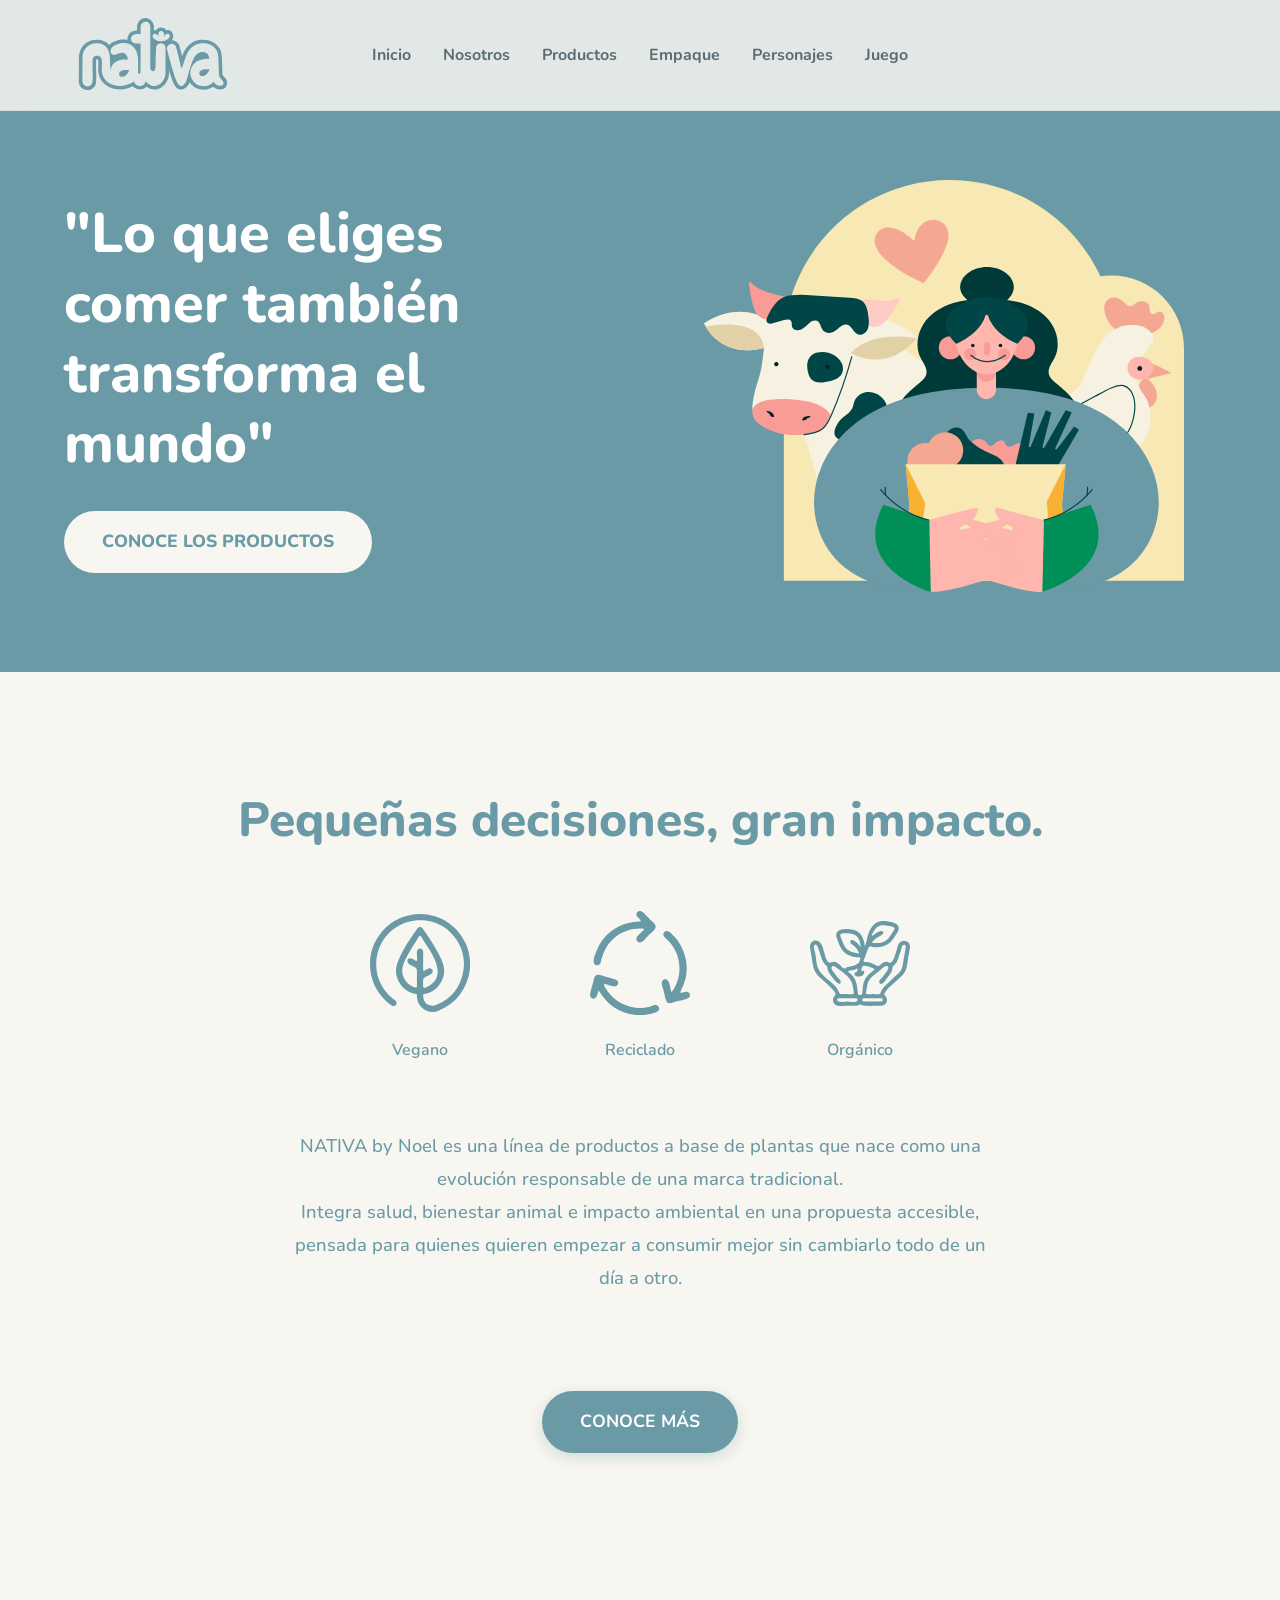
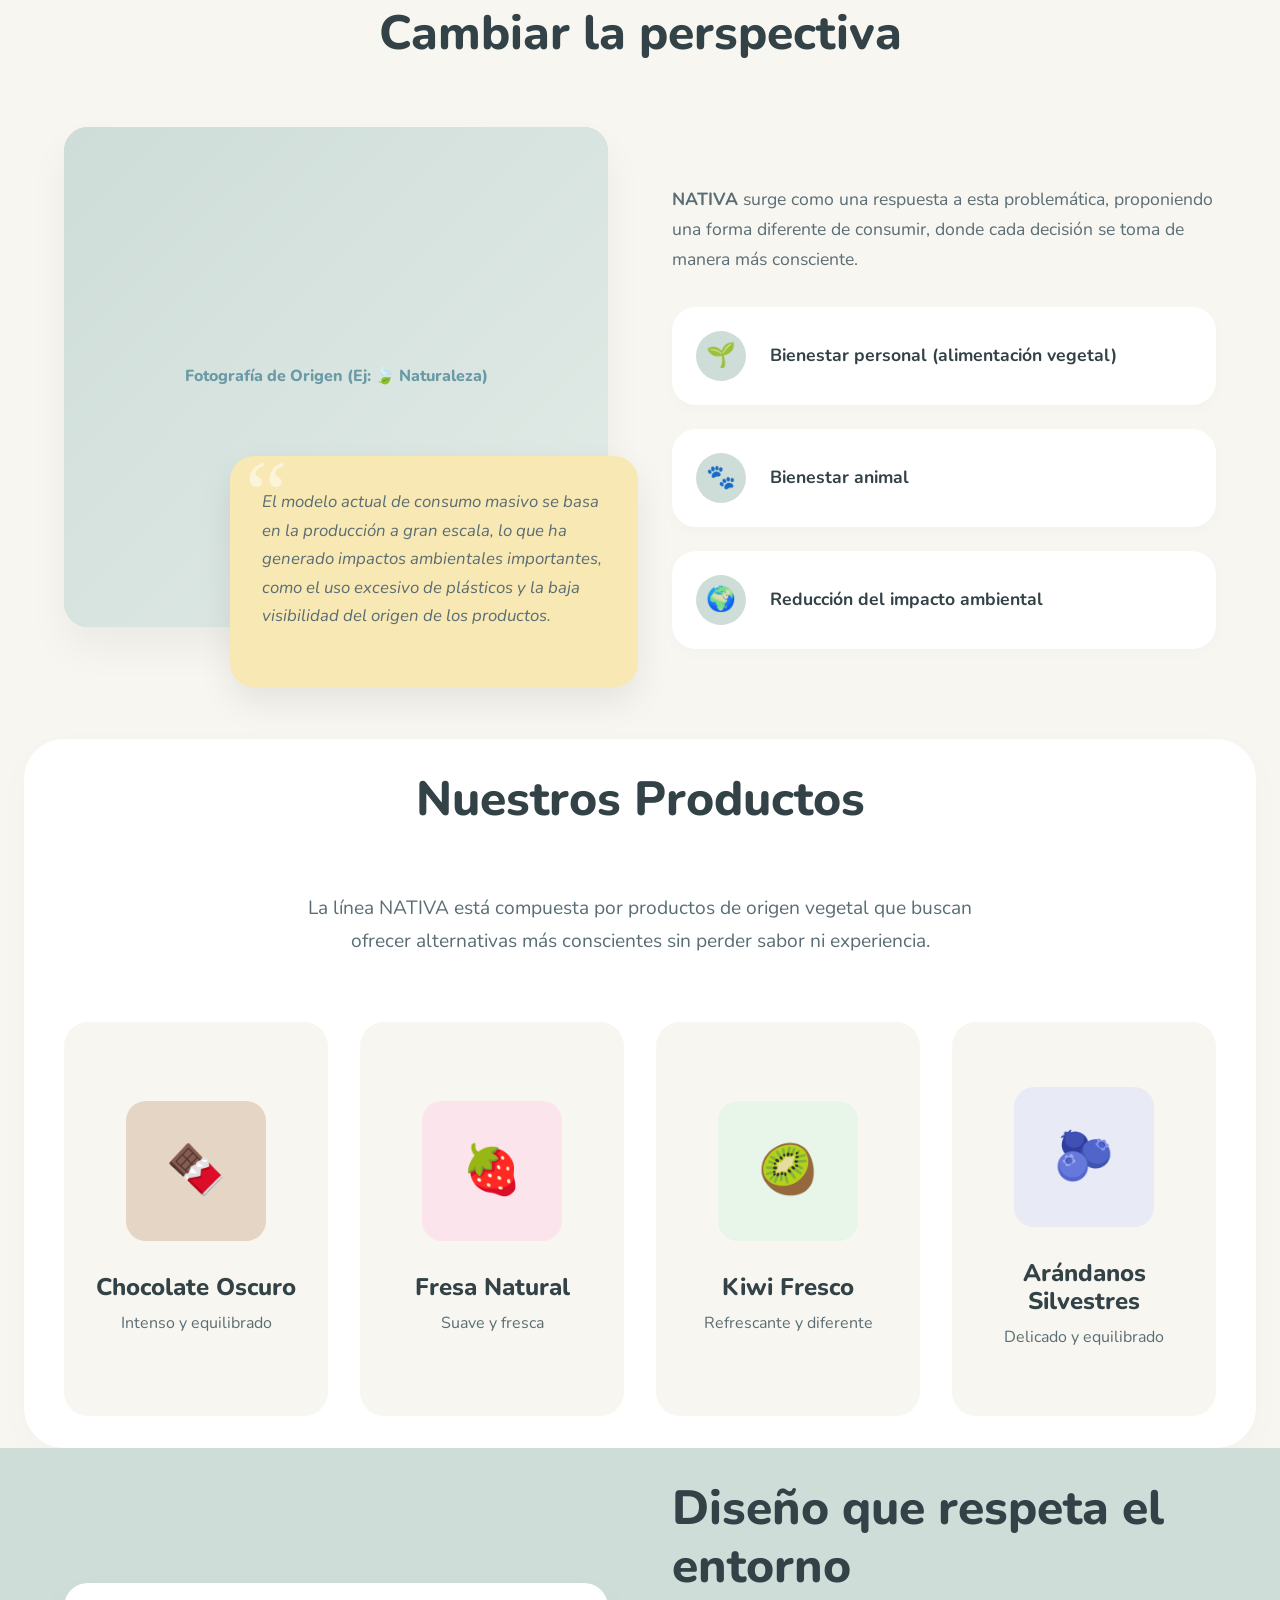
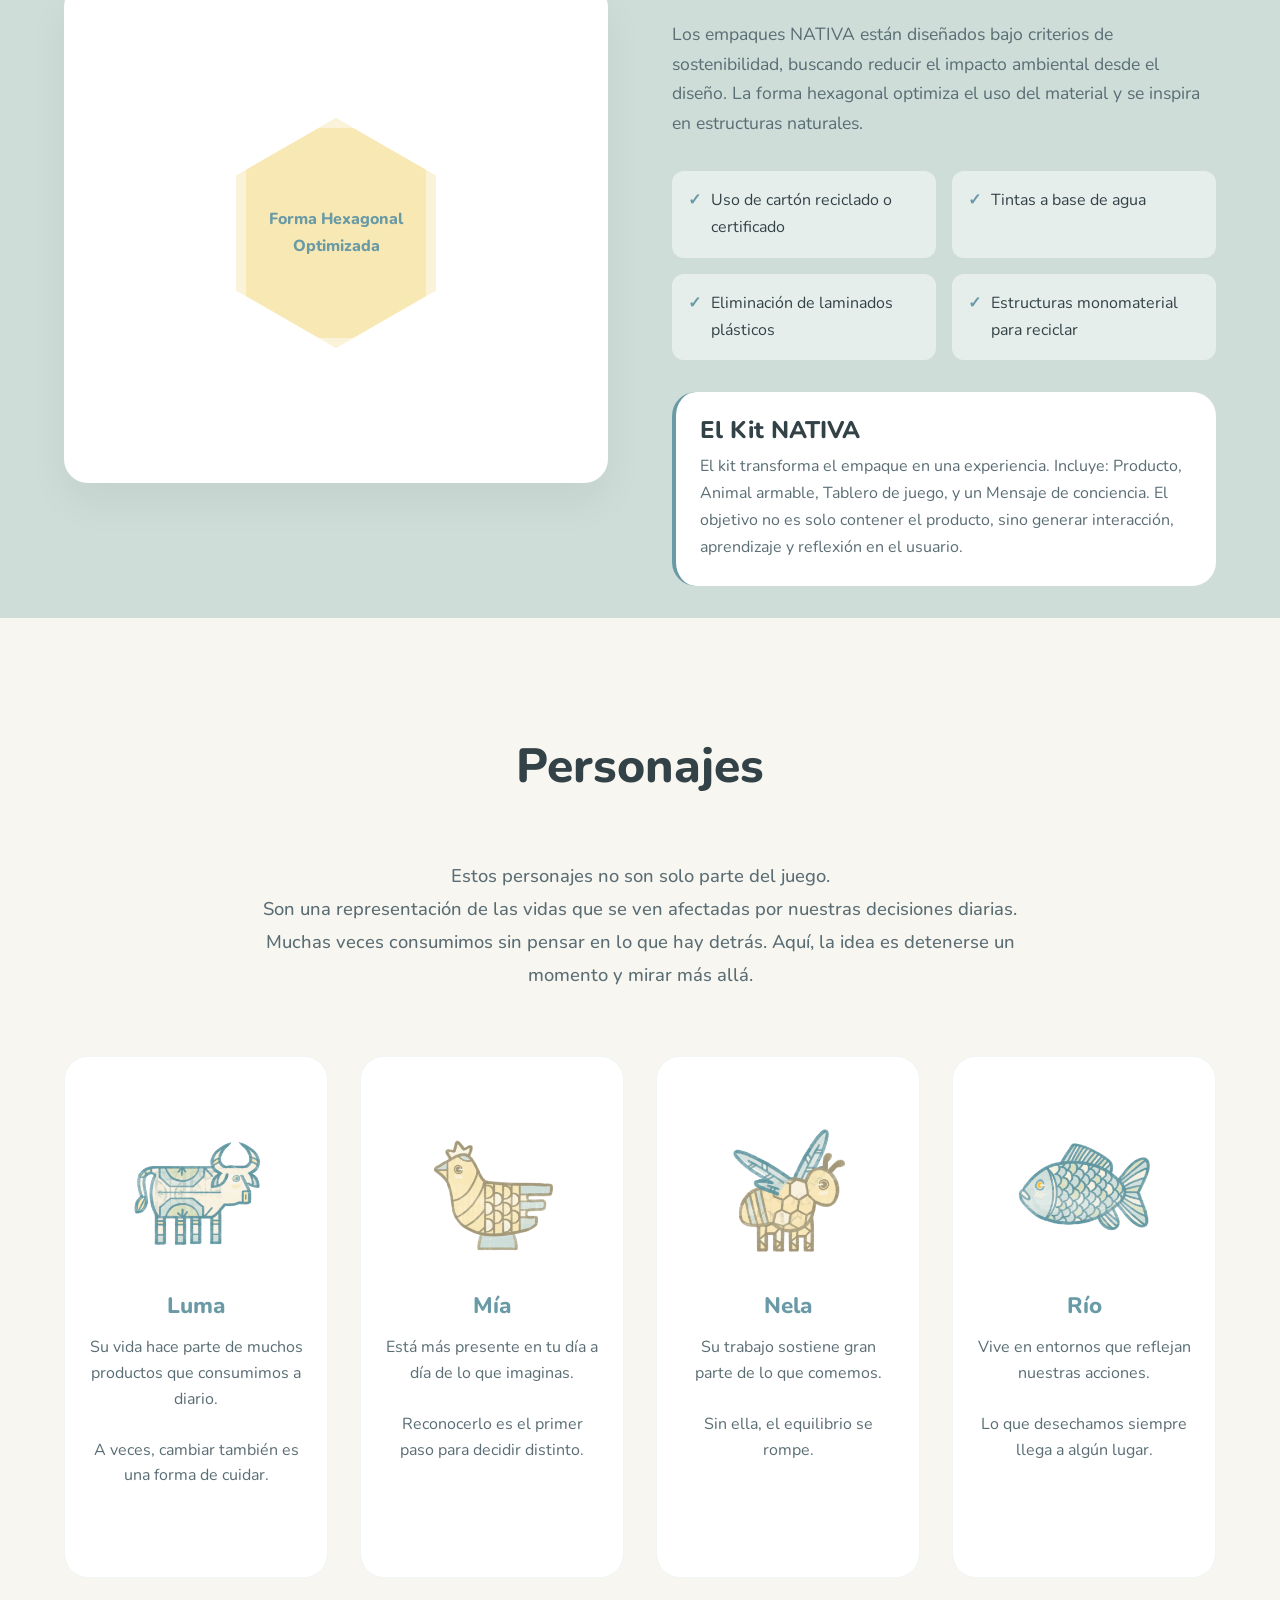
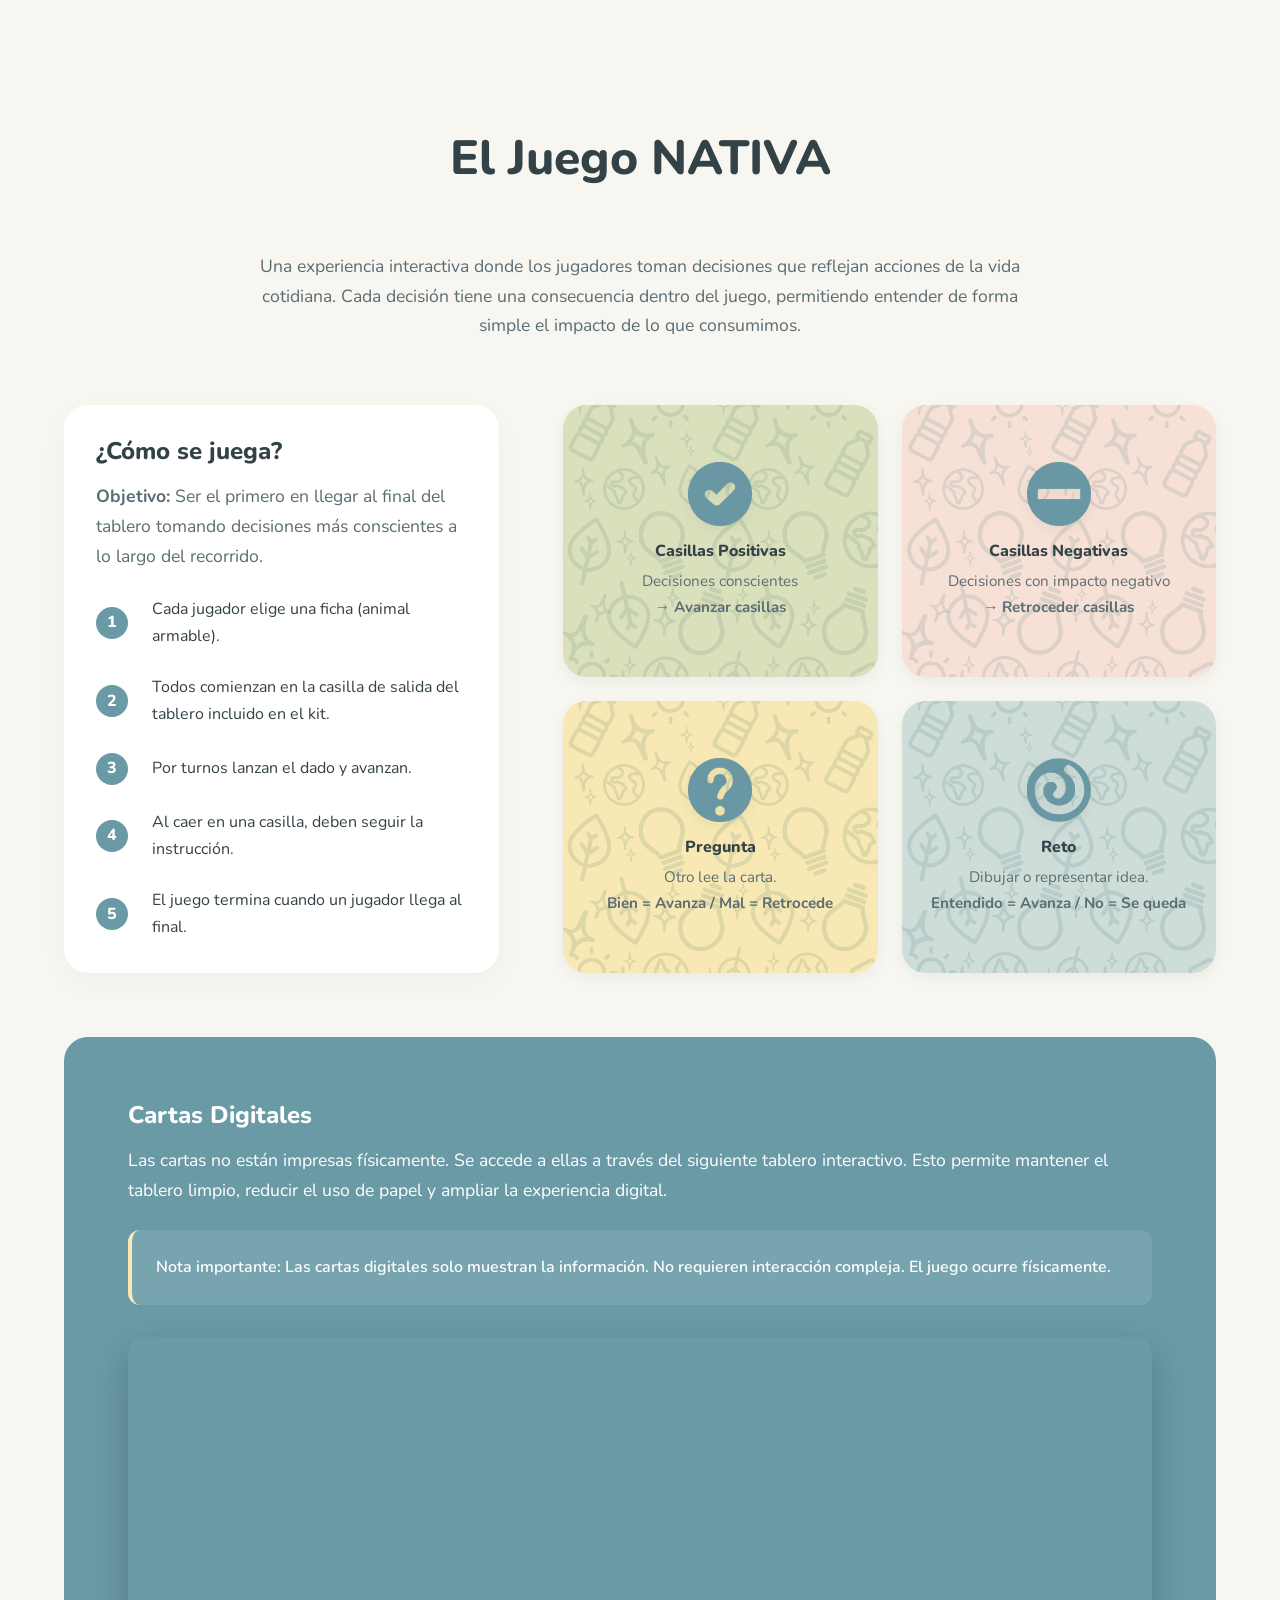
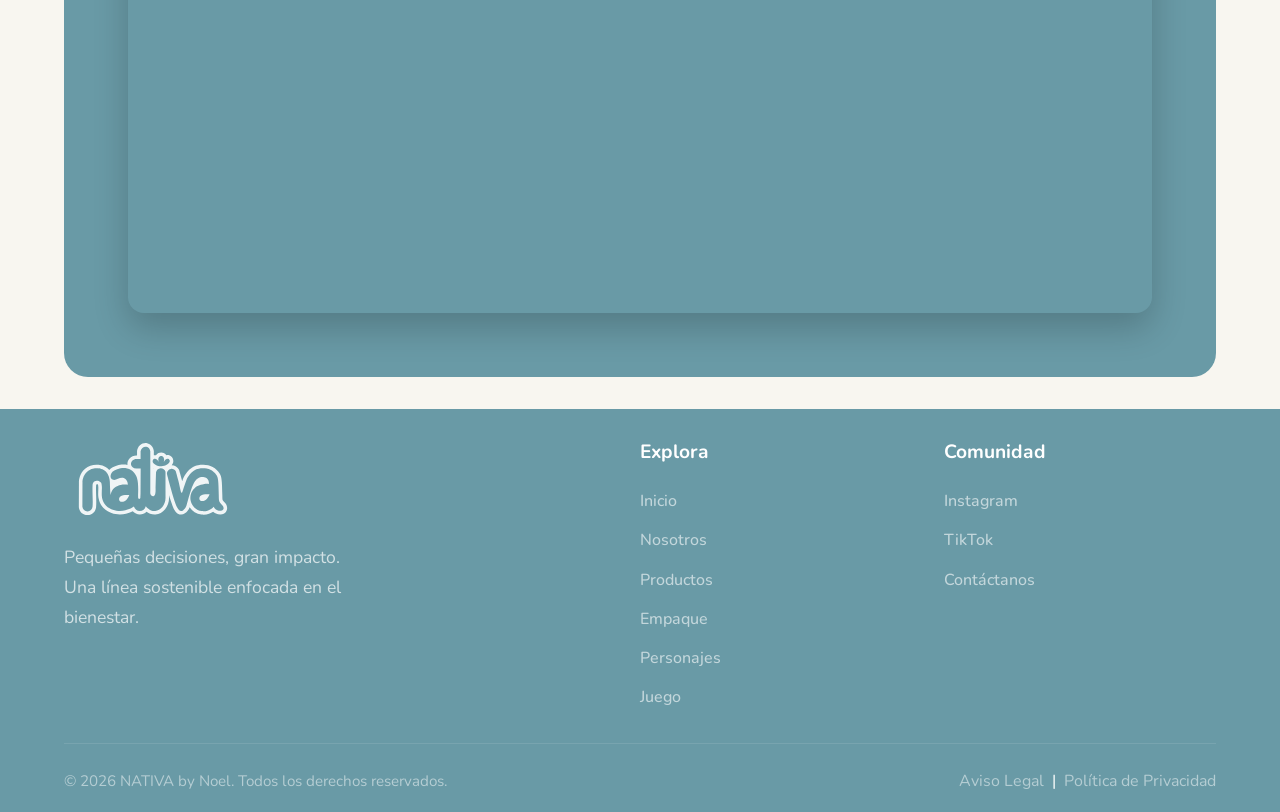
==== index.html @ baa9fb2a "feat: add category icons and hover animations to game cards" ====
<!doctype html>
<html lang="es">
  <head>
    <meta charset="UTF-8" />
    <meta name="viewport" content="width=device-width, initial-scale=1.0" />
    <title>NATIVA by Noel | Alimentación Consciente</title>
    <link rel="preconnect" href="https://fonts.googleapis.com" />
    <link rel="preconnect" href="https://fonts.gstatic.com" crossorigin />
    <link
      href="https://fonts.googleapis.com/css2?family=Nunito:ital,wght@0,200..1000;1,200..1000&family=Poppins:ital,wght@0,100;0,200;0,300;0,400;0,500;0,600;0,700;0,800;0,900;1,100;1,200;1,300;1,400;1,500;1,600;1,700;1,800;1,900&display=swap"
      rel="stylesheet"
    />
    <link rel="stylesheet" href="styles.css" />
  </head>

  <body>
    <!-- NAVEGACIÓN -->
    <header class="header">
      <div class="container header__inner">
        <a href="#" class="header__logo"
          ><img src="src/logo.svg" alt="NATIVA Logo"
        /></a>

        <button id="menu-toggle" class="menu-icon" aria-label="Abrir menú">
          <span></span>
          <span></span>
          <span></span>
        </button>

        <nav class="nav">
          <ul class="nav__list">
            <li><a href="#inicio" class="nav__link">Inicio</a></li>
            <li><a href="#sobre-nosotros" class="nav__link">Nosotros</a></li>
            <li><a href="#productos" class="nav__link">Productos</a></li>
            <li><a href="#empaque" class="nav__link">Empaque</a></li>
            <li><a href="#personajes" class="nav__link">Personajes</a></li>
            <li><a href="#juego" class="nav__link">Juego</a></li>
          </ul>
        </nav>
      </div>
    </header>

    <!-- 1. INICIO -->
    <section id="inicio" class="hero" style="padding: 0; min-height: auto">
      <!-- Top Banner -->
      <div class="hero__banner">
        <div class="container hero__banner-inner">
          <div class="hero__banner-content">
            <h1 class="hero__quote">
              "Lo que eliges comer también transforma el mundo"
            </h1>
            <a href="#productos" class="btn btn--white">CONOCE LOS PRODUCTOS</a>
          </div>
          <div class="hero__banner-visual">
            <img
              src="src/Recurso.svg"
              alt="Ilustración NATIVA: Consumo responsable"
              class="hero__illustration"
            />
          </div>
        </div>
      </div>

      <!-- Bottom Statement -->
      <div class="hero__statement">
        <div class="container">
          <h2 class="hero__statement-title">
            Pequeñas decisiones, gran impacto.
          </h2>

          <div class="hero__icons">
            <div class="hero__icon-item">
              <div class="icon-circle">
                <img src="src/VEGANO.svg" alt="Vegano" />
              </div>
              <p>Vegano</p>
            </div>
            <div class="hero__icon-item">
              <div class="icon-circle">
                <img src="src/RECICLADO.svg" alt="Reciclado" />
              </div>
              <p>Reciclado</p>
            </div>
            <div class="hero__icon-item">
              <div class="icon-circle">
                <img src="src/ORGANICO.svg" alt="Orgánico" />
              </div>
              <p>Orgánico</p>
            </div>
          </div>

          <p class="hero__statement-text">
            NATIVA by Noel es una línea de productos a base de plantas que nace
            como una evolución responsable de una marca tradicional.<br />Integra
            salud, bienestar animal e impacto ambiental en una propuesta
            accesible, pensada para quienes quieren empezar a consumir mejor sin
            cambiarlo todo de un día a otro.<br /><br />
          </p>

          <a href="#sobre-nosotros" class="btn btn--primary">CONOCE MÁS</a>
        </div>
      </div>
    </section>

    <!-- 4. SOBRE NOSOTROS -->
    <section id="sobre-nosotros" class="about">
      <div class="container">
        <h2>Cambiar la perspectiva</h2>
        <div class="about__grid">
          <div class="about__visual">
            <div class="about__image-wrapper">
              <div class="about__image-placeholder">
                <span>Fotografía de Origen (Ej: 🍃 Naturaleza)</span>
              </div>
            </div>
            <div class="about__context-box">
              <p class="about__context">
                El modelo actual de consumo masivo se basa en la producción a
                gran escala, lo que ha generado impactos ambientales
                importantes, como el uso excesivo de plásticos y la baja
                visibilidad del origen de los productos.
              </p>
            </div>
          </div>
          <div class="about__info">
            <p>
              <strong>NATIVA</strong> surge como una respuesta a esta
              problemática, proponiendo una forma diferente de consumir, donde
              cada decisión se toma de manera más consciente.
            </p>

            <div class="about__focus-list">
              <div class="focus-item">
                <div class="focus-item__icon">🌱</div>
                <h4 class="focus-item__text">
                  Bienestar personal (alimentación vegetal)
                </h4>
              </div>
              <div class="focus-item">
                <div class="focus-item__icon">🐾</div>
                <h4 class="focus-item__text">Bienestar animal</h4>
              </div>
              <div class="focus-item">
                <div class="focus-item__icon">🌍</div>
                <h4 class="focus-item__text">
                  Reducción del impacto ambiental
                </h4>
              </div>
            </div>
          </div>
        </div>
      </div>
    </section>

    <!-- 2. PRODUCTOS -->
    <section id="productos" class="products">
      <div class="container">
        <h2>Nuestros Productos</h2>
        <p class="products__intro">
          La línea NATIVA está compuesta por productos de origen vegetal que
          buscan ofrecer alternativas más conscientes sin perder sabor ni
          experiencia.
        </p>

        <div class="products__grid">
          <!-- Tarjeta 1 -->
          <a
            href="ChocolateOscuro.html"
            class="product-card product-card--chocolate"
          >
            <div class="product-card__visual">🍫</div>
            <h3 class="product-card__title">Chocolate Oscuro</h3>
            <p class="product-card__desc">Intenso y equilibrado</p>
          </a>

          <!-- Tarjeta 2 -->
          <a href="FresaNatural.html" class="product-card product-card--fresa">
            <div class="product-card__visual">🍓</div>
            <h3 class="product-card__title">Fresa Natural</h3>
            <p class="product-card__desc">Suave y fresca</p>
          </a>

          <!-- Tarjeta 3 -->
          <a href="KiwiFresco.html" class="product-card product-card--kiwi">
            <div class="product-card__visual">🥝</div>
            <h3 class="product-card__title">Kiwi Fresco</h3>
            <p class="product-card__desc">Refrescante y diferente</p>
          </a>

          <!-- Tarjeta 4 -->
          <a
            href="ArandanosSilvestres.html"
            class="product-card product-card--arandanos"
          >
            <div class="product-card__visual">🫐</div>
            <h3 class="product-card__title">Arándanos Silvestres</h3>
            <p class="product-card__desc">Delicado y equilibrado</p>
          </a>
        </div>
      </div>
    </section>

    <!-- 5. KIT & EMPAQUE -->
    <section id="empaque" class="packaging">
      <div class="container">
        <div class="packaging__image-wrapper">
          <div class="packaging__hexagon">Forma Hexagonal Optimizada</div>
        </div>

        <div class="packaging__content">
          <h2>Diseño que respeta el entorno</h2>
          <p>
            Los empaques NATIVA están diseñados bajo criterios de
            sostenibilidad, buscando reducir el impacto ambiental desde el
            diseño. La forma hexagonal optimiza el uso del material y se inspira
            en estructuras naturales.
          </p>

          <div class="packaging__list">
            <div class="packaging__list-item">
              Uso de cartón reciclado o certificado
            </div>
            <div class="packaging__list-item">Tintas a base de agua</div>
            <div class="packaging__list-item">
              Eliminación de laminados plásticos
            </div>
            <div class="packaging__list-item">
              Estructuras monomaterial para reciclar
            </div>
          </div>

          <div class="kit-box">
            <h3>El Kit NATIVA</h3>
            <p>
              El kit transforma el empaque en una experiencia. Incluye:
              Producto, Animal armable, Tablero de juego, y un Mensaje de
              conciencia. El objetivo no es solo contener el producto, sino
              generar interacción, aprendizaje y reflexión en el usuario.
            </p>
          </div>
        </div>
      </div>
    </section>

    <!-- 7. PERSONAJES -->
    <section id="personajes" class="characters">
      <div class="container">
        <h2>Personajes</h2>
        <p class="characters__intro">
          Estos personajes no son solo parte del juego.<br />
          Son una representación de las vidas que se ven afectadas por nuestras
          decisiones diarias. Muchas veces consumimos sin pensar en lo que hay
          detrás. Aquí, la idea es detenerse un momento y mirar más allá.
        </p>

        <div class="characters__grid">
          <!-- Personaje Luma -->
          <div class="character-card character-card--luma">
            <div class="character-card__visual">
              <img src="src/P_VAQUITA.png" alt="Luma la vaca" />
            </div>
            <h3 class="character-card__title">Luma</h3>
            <p class="character-card__desc">
              Su vida hace parte de muchos productos que consumimos a diario.<br /><br />
              A veces, cambiar también es una forma de cuidar.
            </p>
          </div>

          <!-- Personaje Mía -->
          <div class="character-card character-card--mia">
            <div class="character-card__visual">
              <img src="src/P_GALLINITA.png" alt="Mía la gallina" />
            </div>
            <h3 class="character-card__title">Mía</h3>
            <p class="character-card__desc">
              Está más presente en tu día a día de lo que imaginas.<br /><br />
              Reconocerlo es el primer paso para decidir distinto.
            </p>
          </div>

          <!-- Personaje Nela -->
          <div class="character-card character-card--nela">
            <div class="character-card__visual">
              <img src="src/P_ABEJITA.png" alt="Nela la abeja" />
            </div>
            <h3 class="character-card__title">Nela</h3>
            <p class="character-card__desc">
              Su trabajo sostiene gran parte de lo que comemos.<br /><br />
              Sin ella, el equilibrio se rompe.
            </p>
          </div>

          <!-- Personaje Río -->
          <div class="character-card character-card--rio">
            <div class="character-card__visual">
              <img src="src/P_PECECITO.png" alt="Río el pez" />
            </div>
            <h3 class="character-card__title">Río</h3>
            <p class="character-card__desc">
              Vive en entornos que reflejan nuestras acciones.<br /><br />
              Lo que desechamos siempre llega a algún lugar.
            </p>
          </div>
        </div>
      </div>
    </section>

    <!-- 6. JUEGO -->
    <section id="juego" class="game">
      <div class="container">
        <h2>El Juego NATIVA</h2>
        <p class="game__intro">
          Una experiencia interactiva donde los jugadores toman decisiones que
          reflejan acciones de la vida cotidiana. Cada decisión tiene una
          consecuencia dentro del juego, permitiendo entender de forma simple el
          impacto de lo que consumimos.
        </p>

        <div class="game__layout">
          <div class="game__rules-box">
            <h3>¿Cómo se juega?</h3>
            <p>
              <strong>Objetivo:</strong> Ser el primero en llegar al final del
              tablero tomando decisiones más conscientes a lo largo del
              recorrido.
            </p>
            <div class="game__steps">
              <div class="game__step">
                <span>Cada jugador elige una ficha (animal armable).</span>
              </div>
              <div class="game__step">
                <span
                  >Todos comienzan en la casilla de salida del tablero incluido
                  en el kit.</span
                >
              </div>
              <div class="game__step">
                <span>Por turnos lanzan el dado y avanzan.</span>
              </div>
              <div class="game__step">
                <span
                  >Al caer en una casilla, deben seguir la instrucción.</span
                >
              </div>
              <div class="game__step">
                <span>El juego termina cuando un jugador llega al final.</span>
              </div>
            </div>
          </div>

          <div class="game__cards-grid">
            <div class="card-type card-type--positive">
              <img src="src/POSITIVAS.png" alt="Positivas" class="card-type__icon" />
              <h4>Casillas Positivas</h4>
              <p>
                Decisiones conscientes<br /><strong>→ Avanzar casillas</strong>
              </p>
            </div>
            <div class="card-type card-type--negative">
              <img src="src/NEGATIVAS.png" alt="Negativas" class="card-type__icon" />
              <h4>Casillas Negativas</h4>
              <p>
                Decisiones con impacto negativo<br /><strong
                  >→ Retroceder casillas</strong
                >
              </p>
            </div>
            <div class="card-type card-type--question">
              <img src="src/PREGUNTA.png" alt="Pregunta" class="card-type__icon" />
              <h4>Pregunta</h4>
              <p>
                Otro lee la carta.<br /><strong
                  >Bien = Avanza / Mal = Retrocede</strong
                >
              </p>
            </div>
            <div class="card-type card-type--challenge">
              <img src="src/RETO.png" alt="Reto" class="card-type__icon" />
              <h4>Reto</h4>
              <p>
                Dibujar o representar idea.<br /><strong
                  >Entendido = Avanza / No = Se queda</strong
                >
              </p>
            </div>
          </div>
        </div>

        <div class="game__digital" style="display: flex; flex-direction: column; gap: 2rem;">
          <div class="game__digital-content" style="max-width: 100%;">
            <h3>Cartas Digitales</h3>
            <p>
              Las cartas no están impresas físicamente. Se accede a ellas
              a través del siguiente tablero interactivo. Esto permite mantener
              el tablero limpio, reducir el uso de papel y
              ampliar la experiencia digital.
            </p>

            <div class="game__important-note" style="border-radius: 12px;">
              <p>
                Nota importante: Las cartas digitales solo muestran la
                información. No requieren interacción compleja. El juego ocurre
                físicamente.
              </p>
            </div>
          </div>
          
          <div class="iframe-container" style="width: 100%; border-radius: 16px; overflow: hidden; box-shadow: 0 15px 35px rgba(0,0,0,0.2);">
            <div style="position: relative; padding-bottom: 56.25%; padding-top: 0; height: 0;">
              <iframe title="Cartas del Juego" frameborder="0" width="1200" height="675" style="position: absolute; top: 0; left: 0; width: 100%; height: 100%;" src="https://view.genially.com/69de9cc9aeb3026b1b7ba3b0" type="text/html" allowscriptaccess="always" allowfullscreen="true" scrolling="yes" allownetworking="all"></iframe>
            </div>
          </div>
        </div>
      </div>
    </section>

    <!-- FOOTER -->
    <footer class="footer">
      <div class="container">
        <div class="footer__grid">
          <div class="footer__brand">
            <div class="footer__logo">
              <img src="src/logo.svg" alt="NATIVA Logo" />
            </div>
            <p class="footer__tagline">
              Pequeñas decisiones, gran impacto. Una línea sostenible enfocada
              en el bienestar.
            </p>
          </div>

          <div class="footer__links">
            <h4 class="footer__heading">Explora</h4>
            <ul>
              <li><a href="#inicio">Inicio</a></li>
              <li><a href="#sobre-nosotros">Nosotros</a></li>
              <li><a href="#productos">Productos</a></li>
              <li><a href="#empaque">Empaque</a></li>
              <li><a href="#personajes">Personajes</a></li>
              <li><a href="#juego">Juego</a></li>
            </ul>
          </div>

          <div class="footer__socials">
            <h4 class="footer__heading">Comunidad</h4>
            <ul>
              <li><a href="#">Instagram</a></li>
              <li><a href="#">TikTok</a></li>
              <li><a href="#">Contáctanos</a></li>
            </ul>
          </div>
        </div>

        <div class="footer__bottom">
          <p class="footer__copyright">
            © 2026 NATIVA by Noel. Todos los derechos reservados.
          </p>
          <div class="footer__legal">
            <a href="#">Aviso Legal</a> &nbsp;|&nbsp;
            <a href="#">Política de Privacidad</a>
          </div>
        </div>
      </div>
    </footer>
    <script src="main.js"></script>
  </body>
</html>
---- styles.css ----
/* ==========================================================================
   NATIVA BY NOEL - DESIGN SYSTEM & VARIABLES
   ========================================================================== */

:root {
  /* Colors */
  --color-primary: #699aa6;
  --color-bg: #f8f6f0;
  /* Derivado muy claro de off-white/crema */
  --color-secondary-1: #f8e8b3;
  /* Amarillo/Beige suave */
  --color-secondary-2: #dbe0bc;
  /* Verde olivo muy claro */
  --color-secondary-3: #ceddd8;
  /* Gris verdoso claro */

  --color-text: #334247;
  --color-text-light: #5a6d74;
  --color-white: #ffffff;

  /* Typography */
  --font-primary: "Nunito", sans-serif;

  /* Radii */
  --border-radius-pill: 50px;
  --border-radius-card: 24px;

  /* Spacing */
  --spacing-xs: 8px;
  --spacing-sm: 16px;
  --spacing-md: 24px;
  --spacing-lg: 32px;
  --spacing-xl: 64px;
  --spacing-xxl: 120px;
}

/* ==========================================================================
   RESET & GLOBAL
   ========================================================================== */

* {
  margin: 0;
  padding: 0;
  box-sizing: border-box;
}

html {
  font-size: 16px;
  scroll-behavior: smooth;
  scroll-padding-top: 90px;
}

body {
  font-family: var(--font-primary);
  background-color: var(--color-bg);
  color: var(--color-text);
  line-height: 1.7;
  overflow-x: hidden;
  -webkit-font-smoothing: antialiased;
}

a {
  text-decoration: none;
  color: inherit;
}

ul {
  list-style: none;
}

img {
  max-width: 100%;
  height: auto;
  display: block;
}

/* ==========================================================================
   TYPOGRAPHY
   ========================================================================== */

h1,
h2,
h3,
h4,
.font-bold {
  font-weight: 800;
  line-height: 1.2;
  color: var(--color-text);
}

h1 {
  font-size: clamp(2.5rem, 5vw, 4.5rem);
  margin-bottom: var(--spacing-md);
}

h2 {
  font-size: clamp(2rem, 4vw, 3rem);
  text-align: center;
  margin-bottom: var(--spacing-xl);
}

h3 {
  font-size: 1.5rem;
  margin-bottom: var(--spacing-sm);
}

p {
  margin-bottom: var(--spacing-md);
  font-size: 1.1rem;
  color: var(--color-text-light);
}

.text-center {
  text-align: center;
}

.text-primary {
  color: var(--color-primary);
}

/* ==========================================================================
   COMPONENTS
   ========================================================================== */

/* Buttons */
.btn {
  display: inline-block;
  padding: 14px 36px;
  border-radius: var(--border-radius-pill);
  font-family: var(--font-primary);
  font-weight: 700;
  font-size: 1.1rem;
  cursor: pointer;
  transition: all 0.3s cubic-bezier(0.25, 0.8, 0.25, 1);
  text-align: center;
  border: 2px solid transparent;
}

.btn--primary {
  background-color: var(--color-primary);
  color: var(--color-white);
  box-shadow: 0 4px 15px rgba(105, 154, 166, 0.3);
}

.btn--primary:hover {
  background-color: transparent;
  color: var(--color-primary);
  border-color: var(--color-primary);
  transform: translateY(-3px);
  box-shadow: 0 8px 25px rgba(105, 154, 166, 0.4);
}

.btn--secondary {
  background-color: transparent;
  color: var(--color-primary);
  border-color: var(--color-primary);
}

.btn--secondary:hover {
  background-color: var(--color-primary);
  color: var(--color-white);
  transform: translateY(-3px);
  box-shadow: 0 8px 25px rgba(105, 154, 166, 0.4);
}

/* Layout Utilities */
.container {
  max-width: 1200px;
  margin: 0 auto;
  padding: 0 var(--spacing-md);
}

section {
  padding: var(--spacing-lg) 0;
}

/* ==========================================================================
   HEADER / NAVBAR
   ========================================================================== */
.header {
  position: fixed;
  top: 0;
  left: 0;
  width: 100%;
  background-color: rgba(248, 246, 240, 0.85);
  backdrop-filter: blur(12px);
  z-index: 1000;
  padding: var(--spacing-sm) 0;
  border-bottom: 1px solid rgba(105, 154, 166, 0.1);
}

.header__inner {
  display: flex;
  align-items: center;
  position: relative;
}

.menu-icon {
  display: none;
  cursor: pointer;
  flex-direction: column;
  gap: 6px;
  margin-left: auto;
  z-index: 1001;
}

.menu-icon span {
  display: block;
  width: 25px;
  height: 3px;
  background-color: var(--color-primary);
  border-radius: 2px;
  transition: all 0.3s ease;
}

.nav {
  position: absolute;
  left: 50%;
  transform: translateX(-50%);
}

.header__logo {
  display: flex;
  align-items: center;
  position: relative;
  z-index: 1002; /* Ensure logo sits above mobile nav overlay */
}

.header__logo img {
  width: 178px;
  height: auto;
}

.nav__list {
  display: flex;
  gap: var(--spacing-lg);
}

.nav__link {
  font-weight: 700;
  color: var(--color-text-light);
  position: relative;
  transition: color 0.3s ease;
  font-size: 1rem;
}

.nav__link:hover {
  color: var(--color-primary);
}

.nav__link::after {
  content: "";
  position: absolute;
  width: 0;
  height: 2px;
  bottom: -4px;
  left: 0;
  background-color: var(--color-primary);
  transition: width 0.3s ease;
}

.nav__link:hover::after {
  width: 100%;
}

/* ==========================================================================
   HERO SECTION
   ========================================================================== */
.hero__banner {
  background-color: var(--color-primary);
  padding: 180px 0 80px;
  color: var(--color-white);
}

.hero__banner-inner {
  display: grid;
  grid-template-columns: 1fr 1fr;
  gap: var(--spacing-xl);
  align-items: center;
}

.hero__quote {
  color: var(--color-white);
  font-size: clamp(2.5rem, 5vw, 3.5rem);
  font-weight: 800;
  line-height: 1.25;
  margin-bottom: var(--spacing-lg);
}

.btn--white {
  background-color: var(--color-bg);
  color: var(--color-primary);
  font-weight: 800;
}

.btn--white:hover {
  background-color: var(--color-secondary-1);
  color: var(--color-primary);
  transform: translateY(-3px);
  box-shadow: 0 8px 25px rgba(0, 0, 0, 0.1);
}

.hero__banner-visual {
  display: flex;
  justify-content: center;
  align-items: center;
}

.hero__illustration {
  width: 100%;
  max-width: 480px;
  height: auto;
  display: block;
}

.hero__statement {
  background-color: var(--color-bg);
  padding: var(--spacing-xxl) 0;
  text-align: center;
}

.hero__statement-title {
  color: var(--color-primary);
  margin-bottom: var(--spacing-xl);
}

.hero__icons {
  display: flex;
  justify-content: center;
  gap: var(--spacing-xxl);
  margin-bottom: var(--spacing-xl);
}

.hero__icon-item {
  display: flex;
  flex-direction: column;
  align-items: center;
  gap: var(--spacing-md);
}

.icon-circle {
  width: 100px;
  height: 100px;
  display: flex;
  align-items: center;
  justify-content: center;
}

.icon-circle img {
  width: 100%;
  height: auto;
  display: block;
}

.hero__icon-item p {
  color: var(--color-primary);
  font-size: 1rem;
  font-weight: 600;
  margin: 0;
}

.hero__statement-text {
  max-width: 700px;
  margin: 0 auto var(--spacing-xl);
  color: var(--color-primary);
  font-size: 1.15rem;
  line-height: 1.8;
  font-weight: 500;
}

/* ==========================================================================
   PRODUCTOS SECTION
   ========================================================================== */
.products {
  background-color: var(--color-white);
  border-radius: 40px;
  margin: 0 var(--spacing-md);
  box-shadow: 0 10px 40px rgba(0, 0, 0, 0.02);
}

.products__intro {
  max-width: 700px;
  margin: 0 auto var(--spacing-xl);
  text-align: center;
  font-size: 1.2rem;
}

.products__grid {
  display: grid;
  grid-template-columns: repeat(auto-fit, minmax(250px, 1fr));
  gap: var(--spacing-lg);
}

.product-card {
  background: var(--color-bg);
  border-radius: var(--border-radius-card);
  padding: var(--spacing-xl) var(--spacing-md);
  text-align: center;
  transition: all 0.4s ease;
  position: relative;
  overflow: hidden;
  display: flex;
  flex-direction: column;
  align-items: center;
  justify-content: center;
  text-decoration: none;
  border: 1px solid transparent;
}

.product-card:hover {
  transform: translateY(-10px);
  box-shadow: 0 15px 35px rgba(105, 154, 166, 0.15);
  border-color: rgba(105, 154, 166, 0.3);
}

/* Cuadrados dinámicos de colores para los productos */
.product-card__visual {
  width: 140px;
  height: 140px;
  border-radius: 20px; /* Igual a los personajes: cuadrado con bordes redondeados */
  margin: 0 auto var(--spacing-lg);
  display: flex;
  align-items: center;
  justify-content: center;
  font-size: 3rem;
  transition: transform 0.4s ease;
  overflow: hidden;
}

.product-card:hover .product-card__visual {
  transform: scale(1.1);
}

.product-card--chocolate .product-card__visual {
  background-color: #e5d5c5;
  color: #4a3b32;
}

.product-card--fresa .product-card__visual {
  background-color: #fce4ec;
  color: #d8435d;
}

.product-card--kiwi .product-card__visual {
  background-color: #e8f5e9;
  color: #4caf50;
}

.product-card--arandanos .product-card__visual {
  background-color: #e8eaf6;
  color: #3f51b5;
}

.product-card__title {
  font-size: 1.5rem;
  margin-bottom: var(--spacing-xs);
}

.product-card__desc {
  font-size: 1rem;
  margin-bottom: 0;
  color: var(--color-text-light);
}

/* ==========================================================================
   PERSONAJES SECTION
   ========================================================================== */
.characters {
  background-color: var(--color-bg);
  padding: var(--spacing-xxl) 0;
  text-align: center;
}

.characters__intro {
  max-width: 800px;
  margin: 0 auto var(--spacing-xl);
  font-size: 1.15rem;
  line-height: 1.8;
  color: var(--color-text-light);
  font-weight: 500;
}

.characters__grid {
  display: grid;
  grid-template-columns: repeat(auto-fit, minmax(260px, 1fr));
  gap: var(--spacing-lg);
  margin-top: var(--spacing-xl);
}

.character-card {
  background: var(--color-white);
  border-radius: var(--border-radius-card);
  padding: var(--spacing-xl) var(--spacing-md);
  text-align: center;
  transition: all 0.4s ease;
  border: 1px solid rgba(105, 154, 166, 0.1);
  display: flex;
  flex-direction: column;
  align-items: center;
}

.character-card:hover {
  transform: translateY(-10px);
  box-shadow: 0 15px 35px rgba(105, 154, 166, 0.15);
}

.character-card__visual {
  width: 140px;
  height: 140px;
  margin: 0 auto var(--spacing-lg);
  display: flex;
  align-items: center;
  justify-content: center;
}

.character-card__visual img {
  width: 100%;
  height: 100%;
  object-fit: contain;
}

.character-card__title {
  color: var(--color-primary);
  font-size: 1.4rem;
  margin-bottom: var(--spacing-sm);
}

.character-card__desc {
  font-size: 1rem;
  color: var(--color-text-light);
  line-height: 1.6;
}

/* ==========================================================================
   SOBRE NOSOTROS SECTION
   ========================================================================== */
.about {
  position: relative;
}

.about__grid {
  display: grid;
  grid-template-columns: 1fr 1fr;
  gap: var(--spacing-xl);
  align-items: center;
}

.about__visual {
  position: relative;
  padding-bottom: 80px;
}

.about__image-wrapper {
  height: 500px;
  border-radius: var(--border-radius-card);
  overflow: hidden;
  background-color: var(--color-secondary-3);
  box-shadow: 0 20px 40px rgba(0, 0, 0, 0.05);
}

.about__image-placeholder {
  width: 100%;
  height: 100%;
  display: flex;
  align-items: center;
  justify-content: center;
  font-weight: 800;
  color: var(--color-primary);
  background: linear-gradient(135deg, var(--color-secondary-3), #e2ebe7);
}

.about__context-box {
  background-color: var(--color-secondary-1);
  padding: var(--spacing-lg);
  border-radius: var(--border-radius-card);
  position: absolute;
  bottom: 20px;
  right: -30px;
  width: 75%;
  box-shadow: 0 15px 35px rgba(0, 0, 0, 0.08);
}

.about__context-box::before {
  content: "“";
  font-size: 6rem;
  color: rgba(255, 255, 255, 0.5);
  position: absolute;
  top: -10px;
  left: 15px;
  font-family: serif;
  line-height: 1;
}

.about__context {
  font-size: 1.05rem;
  font-style: italic;
  position: relative;
  z-index: 1;
}

.about__focus-list {
  margin-top: var(--spacing-lg);
  display: flex;
  flex-direction: column;
  gap: var(--spacing-md);
}

.focus-item {
  display: flex;
  align-items: center;
  gap: var(--spacing-md);
  background: var(--color-white);
  padding: var(--spacing-md);
  border-radius: var(--border-radius-card);
  box-shadow: 0 5px 15px rgba(0, 0, 0, 0.02);
}

.focus-item__icon {
  width: 50px;
  height: 50px;
  background-color: var(--color-secondary-3);
  border-radius: 50%;
  display: flex;
  align-items: center;
  justify-content: center;
  color: var(--color-primary);
  font-size: 1.5rem;
}

.focus-item__text {
  font-weight: 700;
  font-size: 1.1rem;
  margin: 0;
  color: var(--color-text);
}

/* ==========================================================================
   KIT & EMPAQUE SECTION
   ========================================================================== */
.packaging {
  background-color: var(--color-secondary-3);
  position: relative;
  overflow: hidden;
}

.packaging .container {
  display: grid;
  grid-template-columns: 1fr 1fr;
  gap: var(--spacing-xl);
  align-items: center;
}

.packaging__image-wrapper {
  background-color: var(--color-white);
  border-radius: var(--border-radius-card);
  height: 500px;
  display: flex;
  align-items: center;
  justify-content: center;
  box-shadow: 0 20px 40px rgba(0, 0, 0, 0.05);
}

.packaging__hexagon {
  width: 200px;
  height: 230px;
  background-color: var(--color-secondary-1);
  clip-path: polygon(50% 0%, 100% 25%, 100% 75%, 50% 100%, 0% 75%, 0% 25%);
  display: flex;
  align-items: center;
  justify-content: center;
  font-weight: 800;
  color: var(--color-primary);
  text-align: center;
  padding: 20px;
  box-shadow: inset 0 0 0 10px rgba(255, 255, 255, 0.5);
}

.packaging__content h2 {
  text-align: left;
  margin-bottom: var(--spacing-md);
}

.packaging__list {
  display: grid;
  grid-template-columns: 1fr 1fr;
  gap: var(--spacing-sm);
  margin: var(--spacing-lg) 0;
}

.packaging__list-item {
  display: flex;
  align-items: flex-start;
  gap: 10px;
  background: rgba(255, 255, 255, 0.5);
  padding: var(--spacing-sm);
  border-radius: 12px;
}

.packaging__list-item::before {
  content: "✓";
  color: var(--color-primary);
  font-weight: 800;
}

.kit-box {
  background: var(--color-white);
  padding: var(--spacing-md);
  border-radius: var(--border-radius-card);
  margin-top: var(--spacing-lg);
  border-left: 4px solid var(--color-primary);
}

.kit-box h3 {
  margin-bottom: 8px;
}

.kit-box p {
  margin-bottom: 0;
  font-size: 1rem;
}

/* ==========================================================================
   JUEGO SECTION
   ========================================================================== */
.game {
  background-color: var(--color-bg);
}

.game__intro {
  max-width: 800px;
  margin: 0 auto var(--spacing-xl);
  text-align: center;
}

.game__layout {
  display: grid;
  grid-template-columns: 1fr 1.5fr;
  gap: var(--spacing-xl);
  margin-bottom: var(--spacing-xl);
}

.game__rules-box {
  background: var(--color-white);
  padding: var(--spacing-lg);
  border-radius: var(--border-radius-card);
  box-shadow: 0 10px 30px rgba(0, 0, 0, 0.03);
}

.game__steps {
  counter-reset: game-steps;
  display: flex;
  flex-direction: column;
  gap: var(--spacing-md);
}

.game__step {
  display: flex;
  align-items: center;
  gap: var(--spacing-md);
  position: relative;
}

.game__step::before {
  counter-increment: game-steps;
  content: counter(game-steps);
  width: 32px;
  height: 32px;
  background-color: var(--color-primary);
  color: var(--color-white);
  border-radius: 50%;
  display: flex;
  align-items: center;
  justify-content: center;
  font-weight: 800;
  flex-shrink: 0;
}

.game__cards-grid {
  display: grid;
  grid-template-columns: 1fr 1fr;
  gap: var(--spacing-md);
}

.card-type {
  padding: var(--spacing-md);
  border-radius: var(--border-radius-card);
  text-align: center;
  display: flex;
  flex-direction: column;
  align-items: center;
  justify-content: center;
  height: 100%;
  position: relative;
  overflow: hidden;
  transition: transform 0.3s ease, box-shadow 0.3s ease;
  box-shadow: 0 5px 15px rgba(0, 0, 0, 0.05);
  z-index: 1;
}

.card-type::after {
  content: "";
  position: absolute;
  top: 0; left: 0; right: 0; bottom: 0;
  background-image: url('src/REPITE INSTRUCCIONES.png');
  background-size: cover;
  background-position: center;
  opacity: 0.85;
  mix-blend-mode: multiply;
  z-index: -1;
  pointer-events: none;
}

.card-type:hover {
  transform: translateY(-5px);
  box-shadow: 0 10px 25px rgba(0, 0, 0, 0.1);
}

.card-type__icon {
  width: 64px;
  height: auto;
  margin-bottom: var(--spacing-sm);
  transition: transform 0.3s ease;
  filter: drop-shadow(0 4px 6px rgba(0, 0, 0, 0.05));
}

.card-type:hover .card-type__icon {
  transform: scale(1.1);
}

.card-type h4 {
  margin-bottom: 8px;
}

.card-type p {
  font-size: 0.95rem;
  margin-bottom: 0;
}

.card-type--positive {
  background-color: var(--color-secondary-2);
}

.card-type--negative {
  background-color: #f7e1d7;
}

.card-type--question {
  background-color: var(--color-secondary-1);
}

.card-type--challenge {
  background-color: var(--color-secondary-3);
}

.game__digital {
  background-color: var(--color-primary);
  color: var(--color-white);
  padding: var(--spacing-xl);
  border-radius: var(--border-radius-card);
  display: grid;
  grid-template-columns: 2fr 1fr;
  gap: var(--spacing-lg);
  align-items: center;
}

.game__digital p,
.game__digital h3 {
  color: var(--color-white);
}

.game__important-note {
  background-color: rgba(255, 255, 255, 0.1);
  border-left: 4px solid var(--color-secondary-1);
  padding: var(--spacing-md);
  border-radius: 0 12px 12px 0;
}

.game__important-note p {
  margin-bottom: 0;
  font-weight: 600;
  font-size: 1rem;
}

.qr-placeholder {
  width: 150px;
  height: 150px;
  background-color: var(--color-white);
  border-radius: 12px;
  margin: 0 auto;
  display: flex;
  flex-direction: column;
  align-items: center;
  justify-content: center;
  gap: 10px;
}

.qr-dots {
  display: grid;
  grid-template-columns: repeat(3, 1fr);
  gap: 4px;
}

.qr-dots span {
  width: 12px;
  height: 12px;
  background-color: var(--color-primary);
  border-radius: 2px;
}

/* ==========================================================================
   FOOTER
   ========================================================================== */
.footer {
  background-color: #699aa6;
  color: var(--color-white);
  padding: var(--spacing-lg) 0 var(--spacing-sm);
}

.footer__grid {
  display: grid;
  grid-template-columns: 2fr 1fr 1fr;
  gap: var(--spacing-lg);
  margin-bottom: var(--spacing-lg);
}

.footer__logo {
  display: block;
  margin-bottom: var(--spacing-md);
}

.footer__logo img {
  width: 178px;
  height: auto;
  filter: brightness(0) invert(1) opacity(0.9);
}

.footer__tagline {
  color: rgba(255, 255, 255, 0.7);
  max-width: 300px;
}

.footer__heading {
  font-size: 1.2rem;
  color: var(--color-white);
  margin-bottom: var(--spacing-md);
  font-weight: 700;
}

.footer__links ul,
.footer__socials ul {
  display: flex;
  flex-direction: column;
  gap: 12px;
}

.footer__links a,
.footer__socials a {
  color: rgba(255, 255, 255, 0.6);
  transition: color 0.3s ease;
  font-weight: 500;
}

.footer__links a:hover,
.footer__socials a:hover {
  color: var(--color-secondary-1);
}

.footer__bottom {
  display: flex;
  justify-content: space-between;
  align-items: center;
  border-top: 1px solid rgba(255, 255, 255, 0.1);
  padding-top: var(--spacing-md);
  flex-wrap: wrap;
  gap: 16px;
}

.footer__copyright {
  font-size: 0.95rem;
  color: rgba(255, 255, 255, 0.5);
  margin-bottom: 0;
}

.footer__legal a {
  color: rgba(255, 255, 255, 0.5);
  transition: color 0.3s ease;
}

.footer__legal a:hover {
  color: var(--color-secondary-1);
}

/* ==========================================================================
   PRODUCT SUBPAGE TEMPLATE SPECIFICS
   ========================================================================== */
.product-detail {
  padding-top: 120px;
  /* Offset for header */
}

.product-detail__grid {
  display: grid;
  grid-template-columns: 1fr 1fr;
  gap: var(--spacing-xxl);
  align-items: center;
  background: var(--color-white);
  border-radius: 40px;
  padding: var(--spacing-xl);
  box-shadow: 0 10px 40px rgba(0, 0, 0, 0.02);
}

.product-detail__image {
  background-color: #e5d5c5;
  /* Default chocolate */
  height: 500px;
  border-radius: var(--border-radius-card);
  display: flex;
  align-items: center;
  justify-content: center;
  font-size: 5rem;
}

.product-detail__info h1 {
  margin-bottom: var(--spacing-xs);
}

.product-detail__flavor {
  font-size: 1.25rem;
  color: var(--color-primary);
  font-weight: 700;
  margin-bottom: var(--spacing-lg);
}

.info-block {
  margin-bottom: var(--spacing-lg);
  padding-bottom: var(--spacing-md);
  border-bottom: 1px solid rgba(105, 154, 166, 0.1);
}

.info-block:last-child {
  border-bottom: none;
}

.info-block h3 {
  font-size: 1.1rem;
  color: var(--color-text);
  margin-bottom: 8px;
}

.info-block p {
  margin-bottom: 0;
}

.product-detail__actions {
  margin-top: 32px;
  display: flex;
  gap: 16px;
  flex-wrap: wrap;
}

/* ==========================================================================
   RESPONSIVE DESIGN (MOBILE ADAPTATIONS)
   ========================================================================== */
@media (max-width: 992px) {
  .hero__inner,
  .about__grid,
  .packaging .container,
  .game__layout,
  .product-detail__grid {
    grid-template-columns: 1fr;
  }

  .hero__content {
    order: 2;
    padding-right: 0;
    text-align: center;
  }

  .hero__image-wrapper {
    order: 1;
    height: 400px;
  }

  .hero__pillars {
    flex-direction: column;
  }

  .game__digital {
    grid-template-columns: 1fr;
    text-align: center;
  }

  .game__important-note {
    border-left: none;
    border-top: 4px solid var(--color-secondary-1);
    border-radius: 0 0 12px 12px;
  }

  .about__visual {
    padding-bottom: 0;
  }

  .about__context-box {
    position: relative;
    right: 0;
    width: 100%;
    margin-top: -60px;
  }

  .footer__grid {
    grid-template-columns: 1fr;
    text-align: center;
  }

  .footer__logo {
    display: flex;
    justify-content: center;
  }

  .footer__tagline {
    margin: 0 auto;
  }

  .footer__bottom {
    flex-direction: column-reverse;
    text-align: center;
    justify-content: center;
  }
}

@media (max-width: 768px) {
  :root {
    --spacing-xxl: 80px;
    --spacing-xl: 40px;
  }

  .menu-icon {
    display: flex;
  }

  .nav {
    position: fixed;
    top: 0;
    left: 0;
    width: 100%;
    padding: 100px 0 var(--spacing-xl); /* Increased padding to hide under transparent header */
    background-color: var(--color-bg);
    transform: translateY(-150%);
    transition: transform 0.4s cubic-bezier(0.4, 0, 0.2, 1);
    border-bottom: 2px solid rgba(105, 154, 166, 0.1);
    box-shadow: 0 15px 35px rgba(0, 0, 0, 0.1);
    z-index: 990; /* Keep it under logo and menu icon in header context */
  }

  .nav__list {
    flex-direction: column;
    align-items: center;
    gap: var(--spacing-md);
  }

  /* Reveal menu */
  .nav.active {
    transform: translateY(0);
  }

  /* Hamburger to X animation */
  .menu-icon.active span:nth-child(1) {
    transform: translateY(9px) rotate(45deg);
  }

  .menu-icon.active span:nth-child(2) {
    opacity: 0;
  }

  .menu-icon.active span:nth-child(3) {
    transform: translateY(-9px) rotate(-45deg);
  }

  .hero__banner-inner {
    grid-template-columns: 1fr;
    text-align: center;
  }

  .hero__illustration {
    max-width: 320px;
    margin: 0 auto;
  }

  .hero__icons {
    flex-direction: column;
    gap: var(--spacing-xl);
  }

  .hero__banner {
    padding: 140px 0 60px;
  }

  .packaging__list,
  .game__cards-grid {
    grid-template-columns: 1fr;
  }

  .products {
    margin: 0 var(--spacing-sm);
    border-radius: 20px;
  }

  .products__grid {
    grid-template-columns: 1fr;
  }

  .product-detail__image {
    height: 300px;
    font-size: 4rem;
  }

  .product-detail__grid {
    padding: var(--spacing-md);
    border-radius: 24px;
  }

  .btn {
    width: 100%;
  }
}

/* ==========================================================================
   DYNAMIC JS STYLES
   ========================================================================== */
.header {
  transition: all 0.3s ease;
}

.header--scrolled {
  box-shadow: 0 10px 30px rgba(0, 0, 0, 0.1);
  padding-top: 10px;
  padding-bottom: 10px;
  background-color: rgba(255, 255, 255, 0.98);
  backdrop-filter: blur(10px);
}

button.menu-icon {
  background: none;
  border: none;
  cursor: pointer;
  padding: 5px;
  z-index: 1002;
  position: relative;
}

/* ==========================================================================
   SCROLL ANIMATIONS (INTERSECTION OBSERVER)
   ========================================================================== */
.reveal-hidden {
  opacity: 0;
  transform: translateY(40px);
  transition:
    opacity 0.8s ease-out,
    transform 0.8s cubic-bezier(0.2, 0.8, 0.2, 1);
}

.reveal-visible {
  opacity: 1;
  transform: translateY(0);
}

/* Optional scale-up reveal for packaging image */
.packaging__image-wrapper.reveal-hidden {
  transform: scale(0.9) translateY(40px);
}
.packaging__image-wrapper.reveal-visible {
  transform: scale(1) translateY(0);
}

/* ==========================================================================
   MICRO-INTERACCTIONS & ANIMATIONS
   ========================================================================== */

/* 1. Levitation Effect (Hero Illustration) */
@keyframes floatY {
  0%,
  100% {
    transform: translateY(0);
  }
  50% {
    transform: translateY(-18px);
  }
}
.hero__illustration {
  animation: floatY 5s ease-in-out infinite;
}

/* 2. Playful Wiggle/Tilt on Characters (Hover) */
.character-card__visual img {
  transition: transform 0.5s cubic-bezier(0.34, 1.56, 0.64, 1);
}
.character-card:hover .character-card__visual img {
  transform: scale(1.15) rotate(6deg);
}
.character-card:nth-child(even):hover .character-card__visual img {
  transform: scale(1.15) rotate(-6deg);
}

/* 3. Pulse Effect (Buttons) */
@keyframes heartPulse {
  0% {
    transform: scale(1);
    box-shadow: 0 0 0 0 rgba(255, 255, 255, 0.7);
  }
  50% {
    transform: scale(1.02);
    box-shadow: 0 0 0 15px rgba(255, 255, 255, 0);
  }
  100% {
    transform: scale(1);
    box-shadow: 0 0 0 0 rgba(255, 255, 255, 0);
  }
}

.hero__banner .btn--white {
  /* Applying pulse only to the main call-to-action button to avoid overwhelming */
  animation: heartPulse 2.5s infinite running;
}
.hero__banner .btn--white:hover {
  /* Stop pulsing and go to default hover */
  animation-play-state: paused;
  transform: translateY(-3px);
  box-shadow: 0 8px 25px rgba(0, 0, 0, 0.1);
}
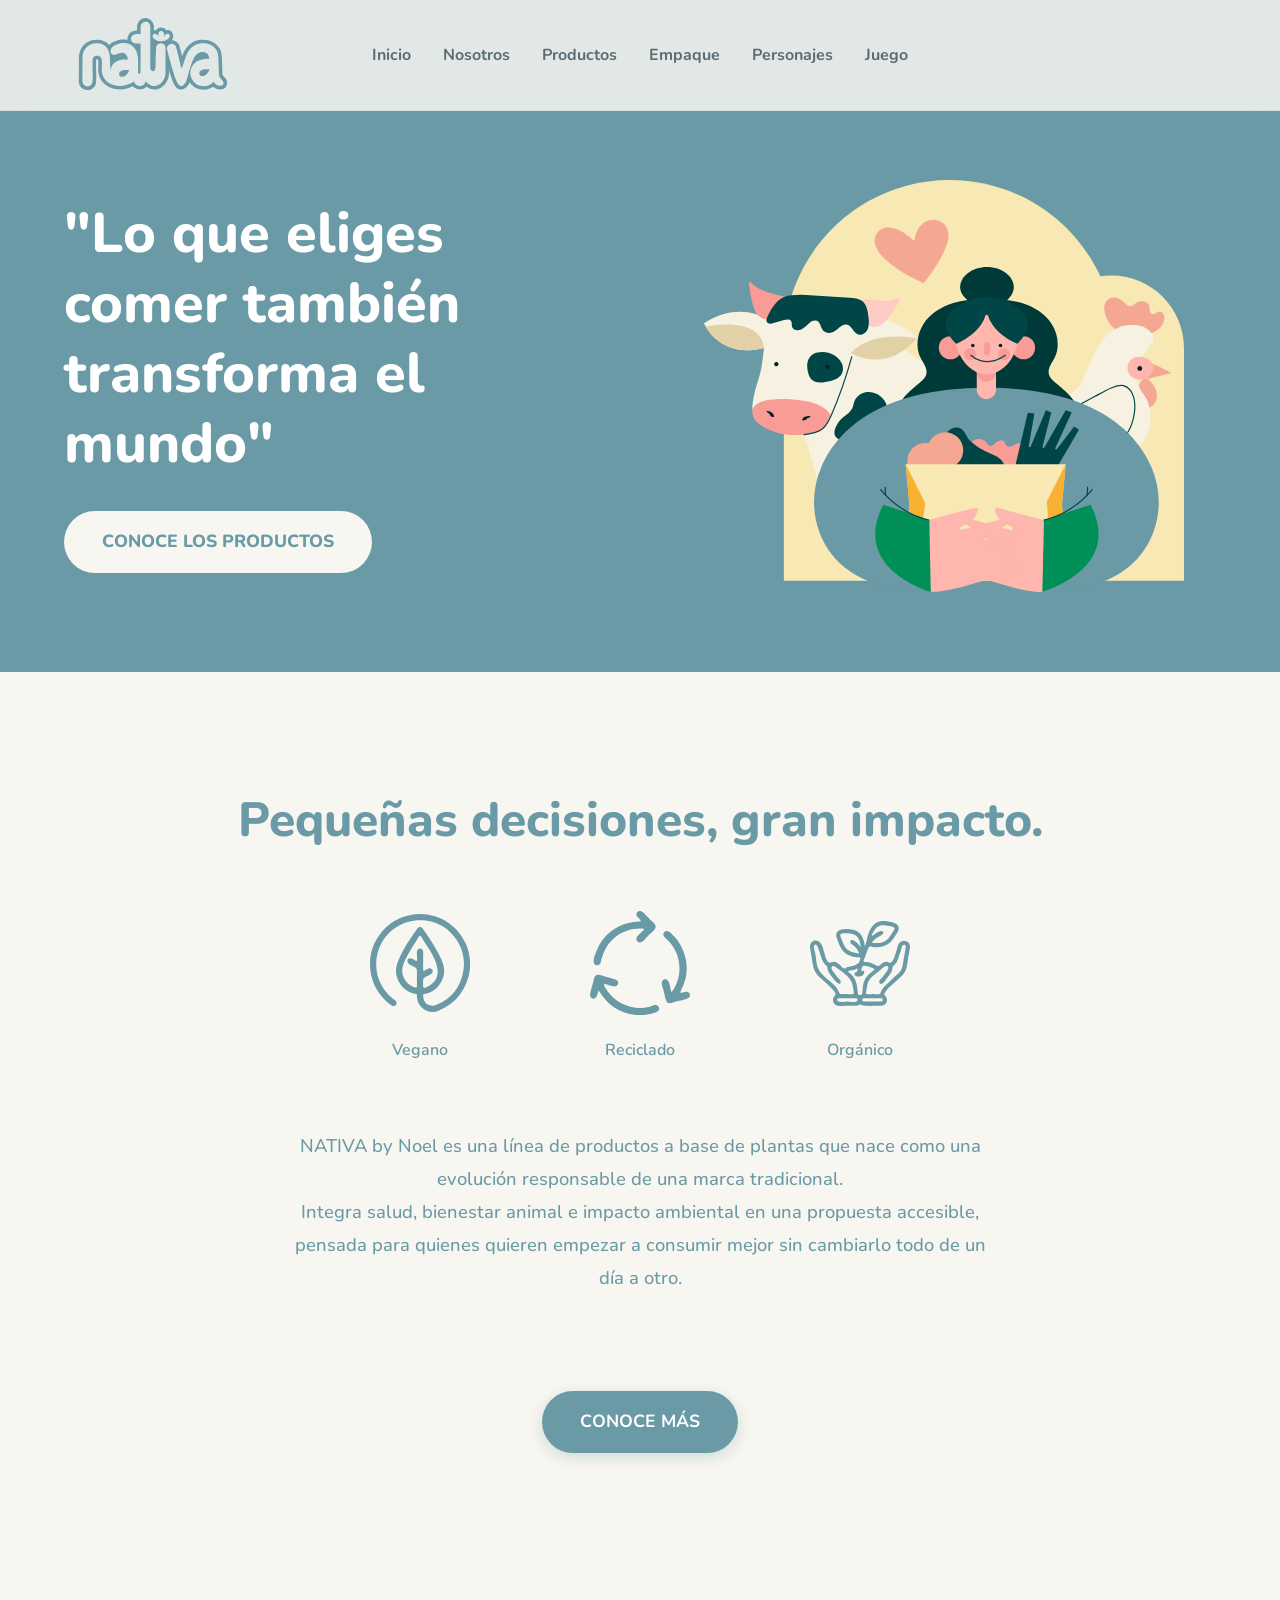
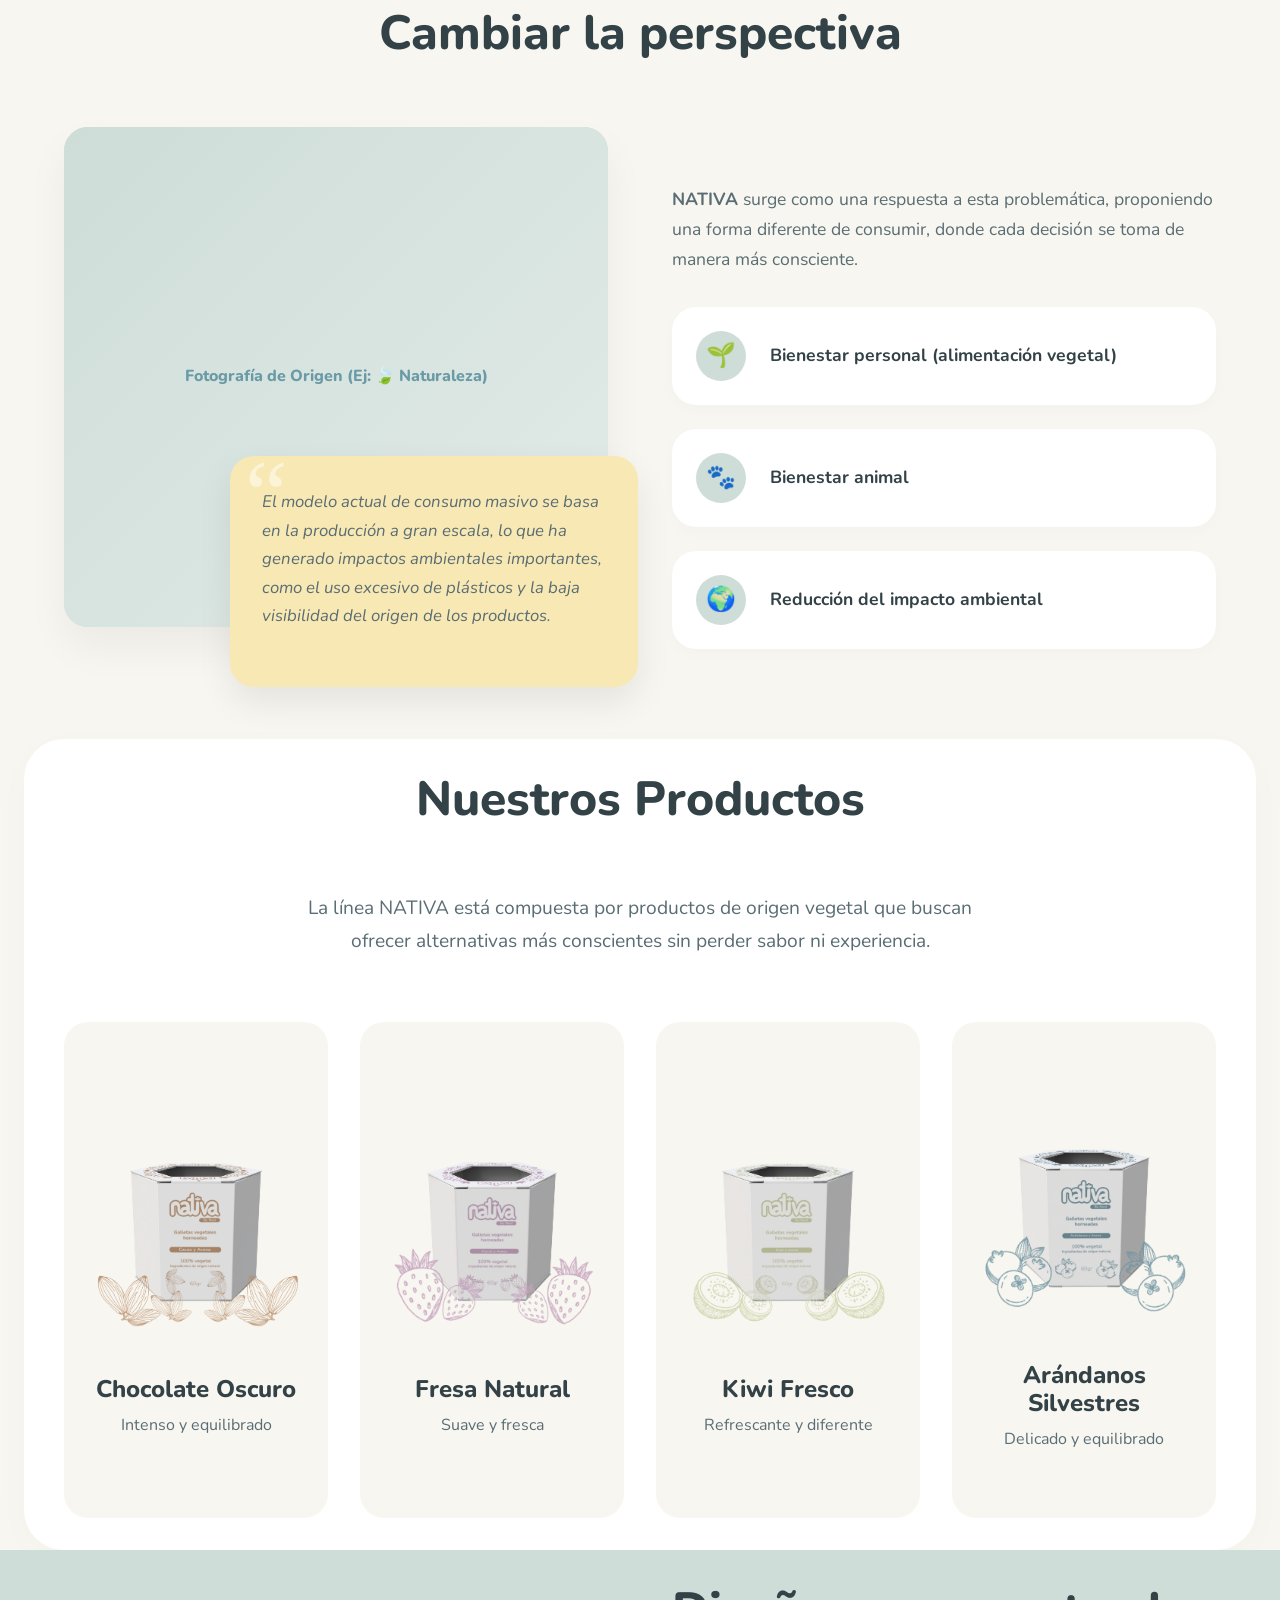
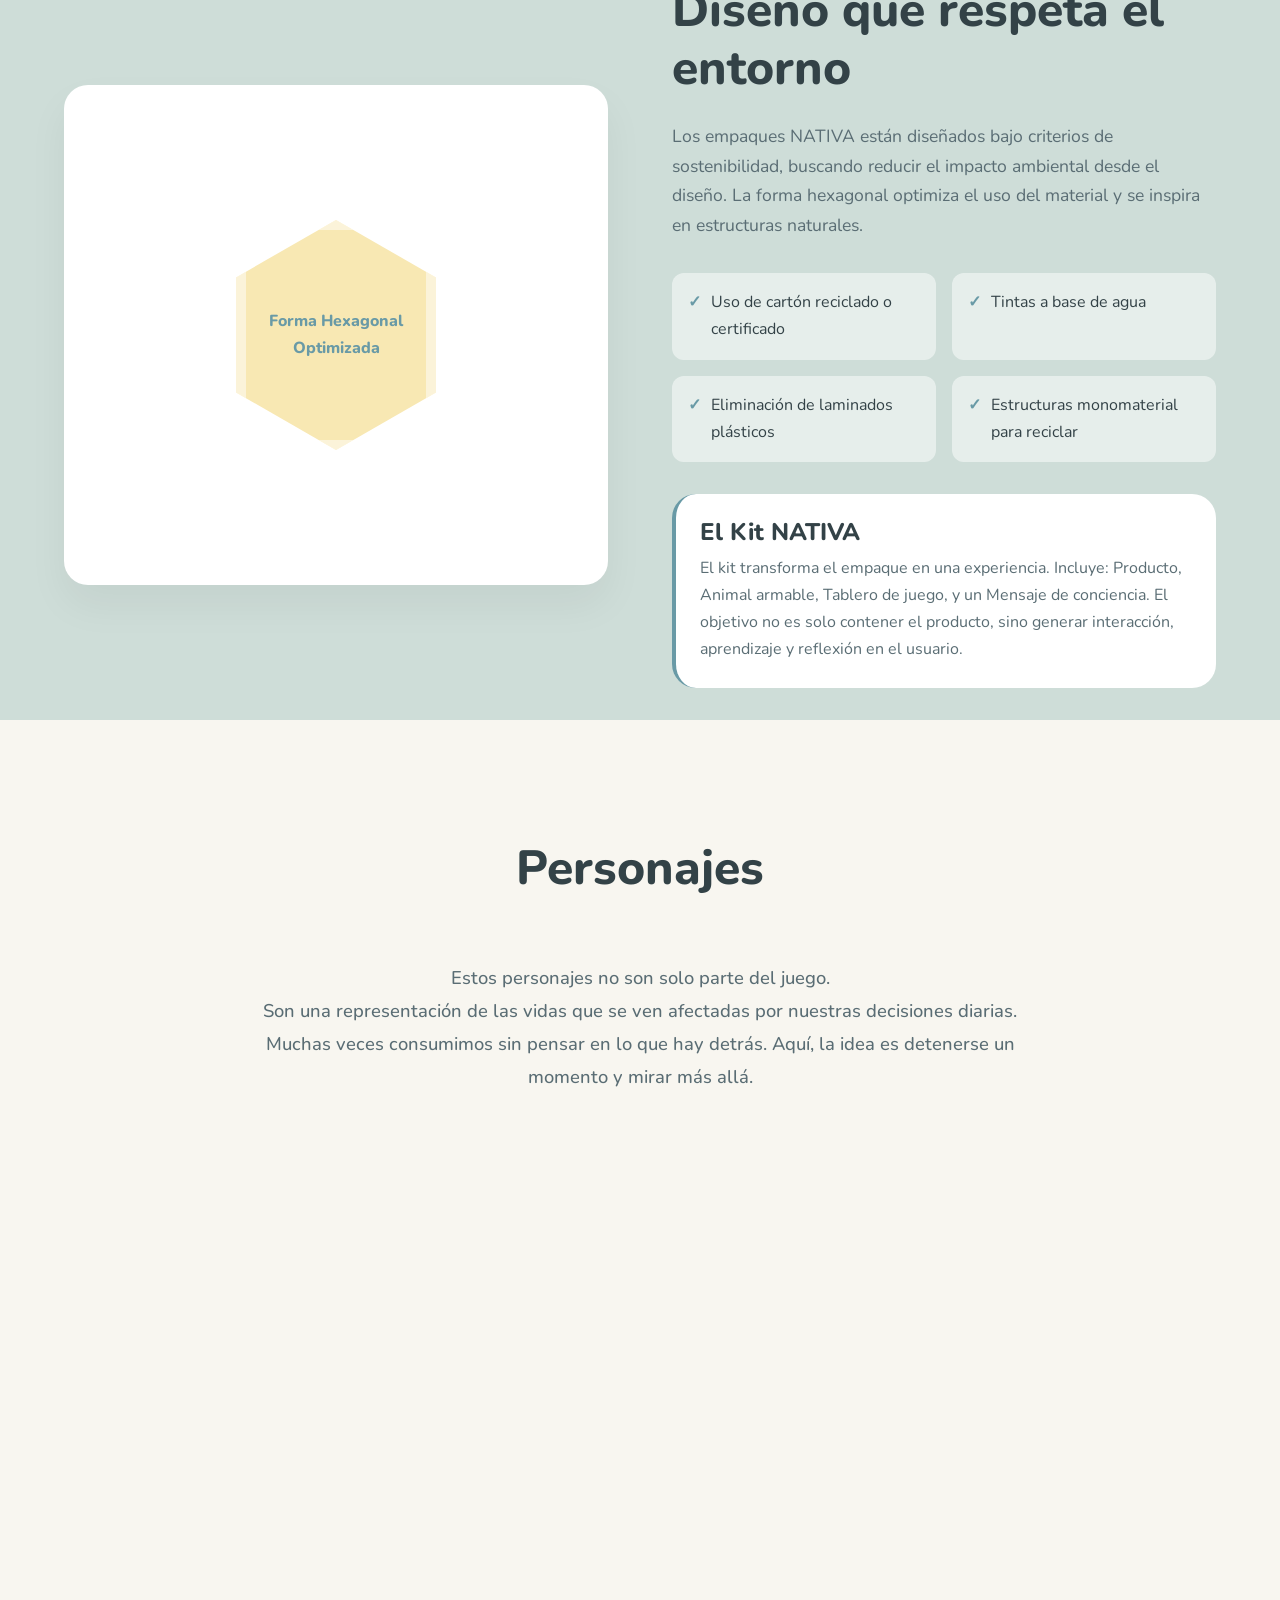
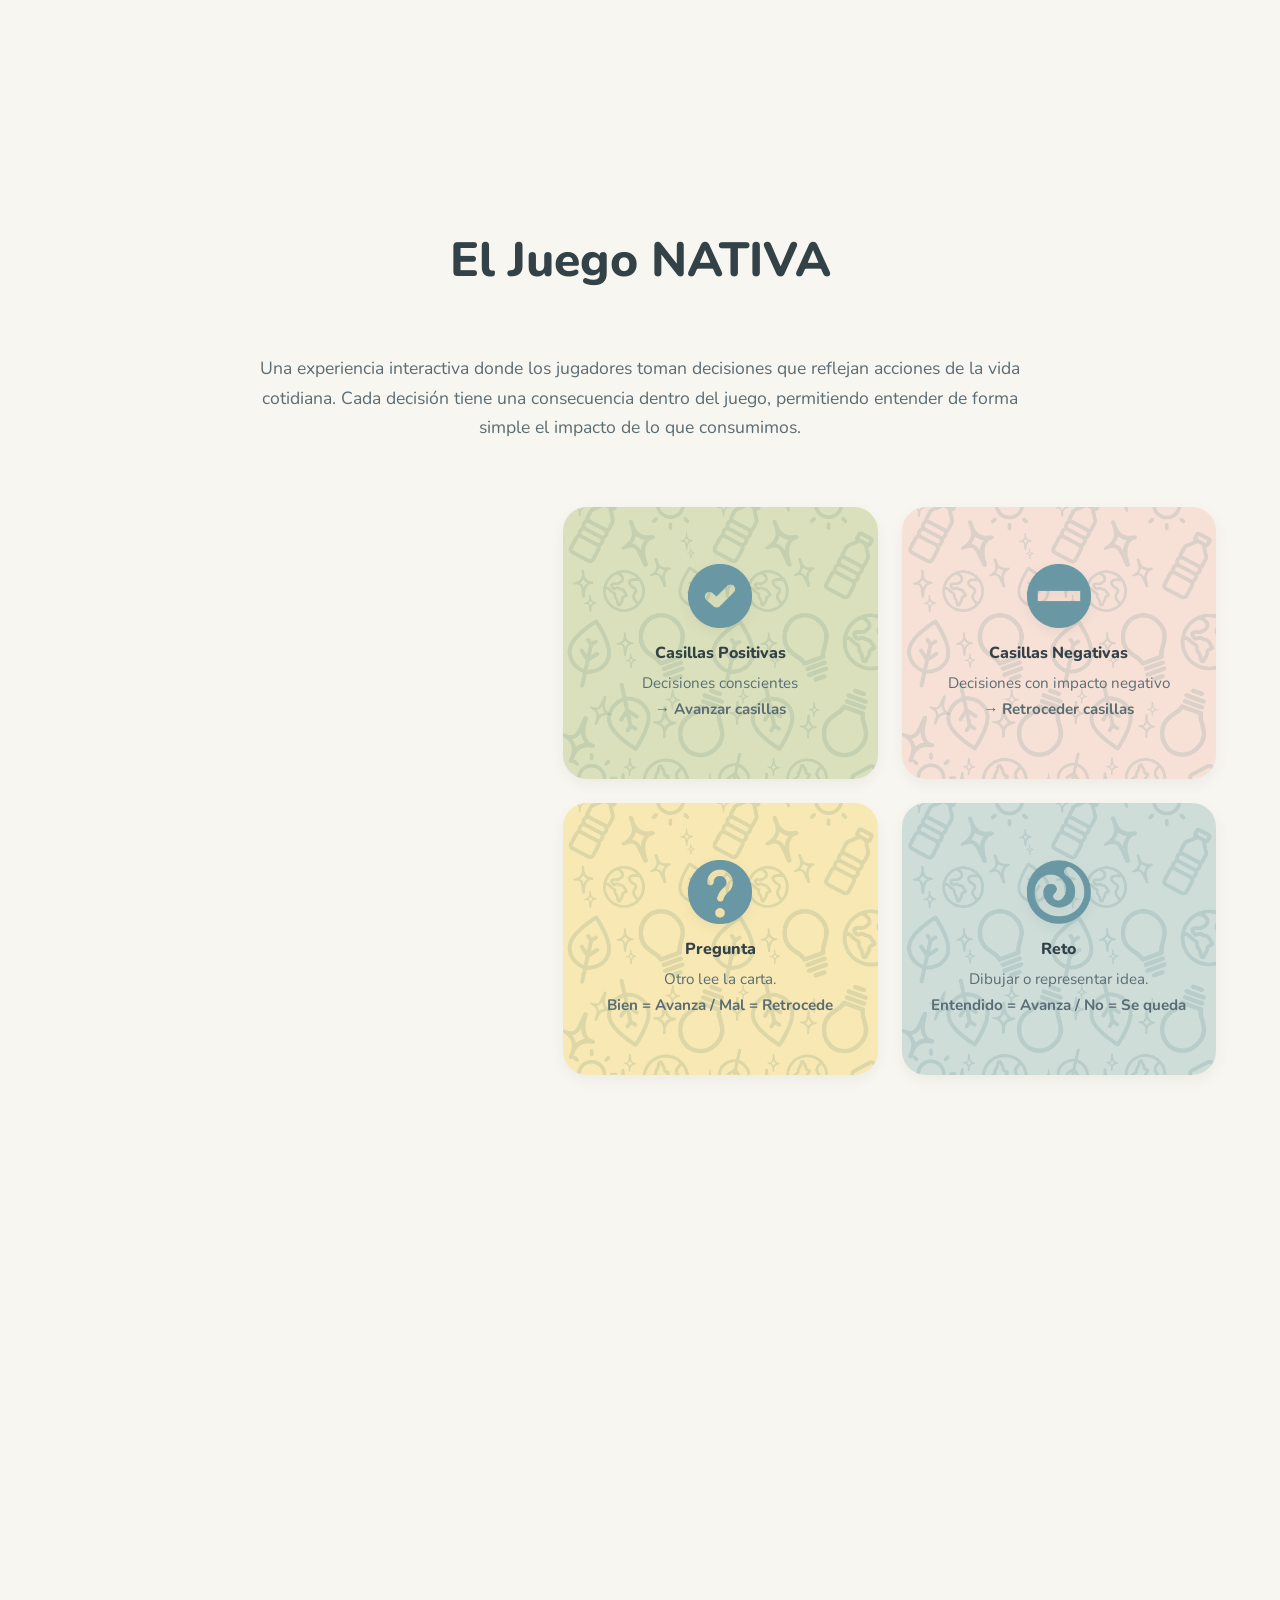
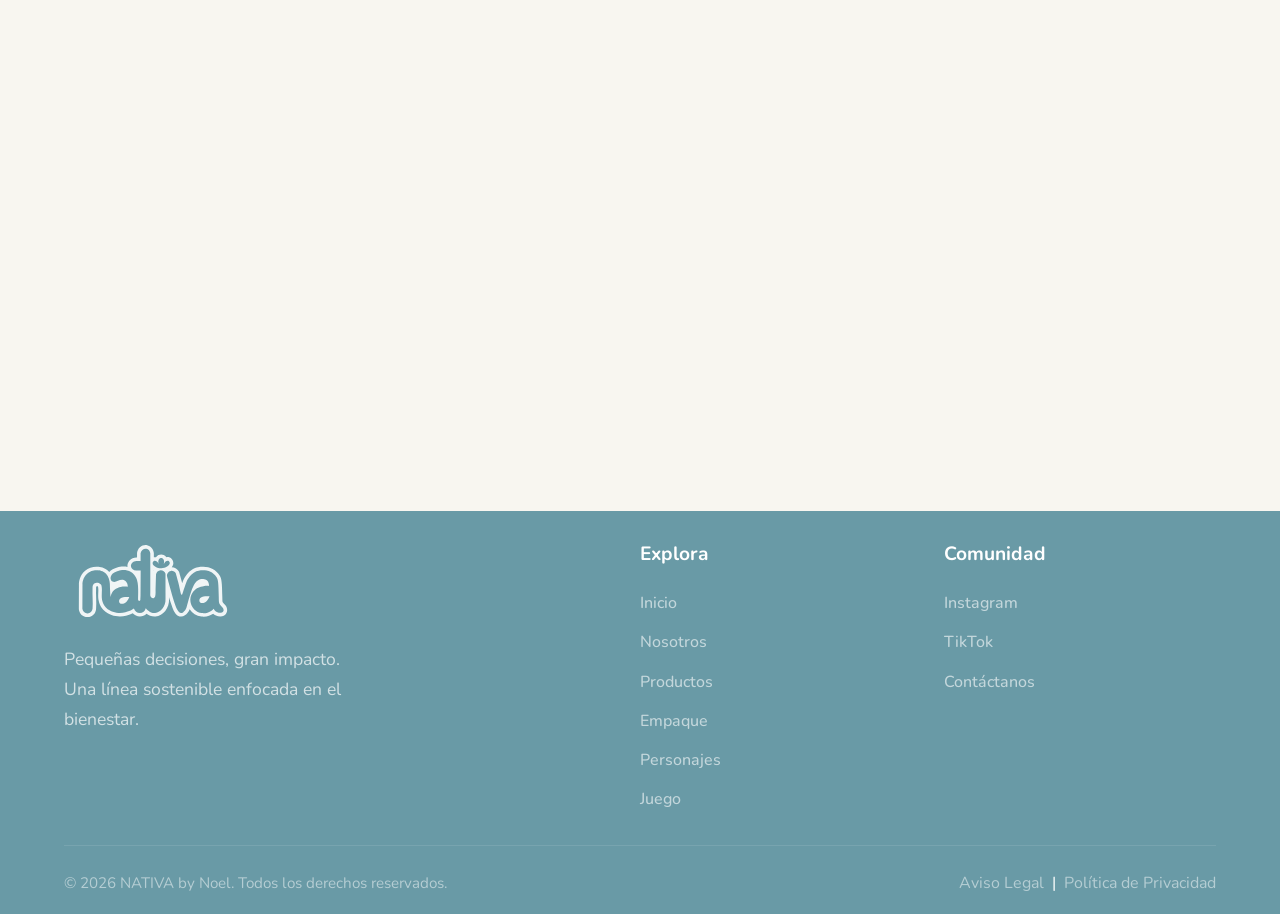
==== commit 760a22ba: "feat: replace emoji placeholders with product box images and update card styling" ====
--- a/index.html
+++ b/index.html
@@ -168,21 +168,21 @@
             href="ChocolateOscuro.html"
             class="product-card product-card--chocolate"
           >
-            <div class="product-card__visual">🍫</div>
+            <div class="product-card__visual"><img src="src/CAJA_CHOCOLATE.png" alt="Caja Chocolate Oscuro" /></div>
             <h3 class="product-card__title">Chocolate Oscuro</h3>
             <p class="product-card__desc">Intenso y equilibrado</p>
           </a>
 
           <!-- Tarjeta 2 -->
           <a href="FresaNatural.html" class="product-card product-card--fresa">
-            <div class="product-card__visual">🍓</div>
+            <div class="product-card__visual"><img src="src/CAJA_FRESA.png" alt="Caja Fresa Natural" /></div>
             <h3 class="product-card__title">Fresa Natural</h3>
             <p class="product-card__desc">Suave y fresca</p>
           </a>
 
           <!-- Tarjeta 3 -->
           <a href="KiwiFresco.html" class="product-card product-card--kiwi">
-            <div class="product-card__visual">🥝</div>
+            <div class="product-card__visual"><img src="src/CAJA_KIWI.png" alt="Caja Kiwi Fresco" /></div>
             <h3 class="product-card__title">Kiwi Fresco</h3>
             <p class="product-card__desc">Refrescante y diferente</p>
           </a>
@@ -192,7 +192,7 @@
             href="ArandanosSilvestres.html"
             class="product-card product-card--arandanos"
           >
-            <div class="product-card__visual">🫐</div>
+            <div class="product-card__visual"><img src="src/CAJA_ARANDANOS.png" alt="Caja Arándanos Silvestres" /></div>
             <h3 class="product-card__title">Arándanos Silvestres</h3>
             <p class="product-card__desc">Delicado y equilibrado</p>
           </a>
--- a/styles.css
+++ b/styles.css
@@ -415,40 +415,39 @@
 
 /* Cuadrados dinámicos de colores para los productos */
 .product-card__visual {
-  width: 140px;
-  height: 140px;
-  border-radius: 20px; /* Igual a los personajes: cuadrado con bordes redondeados */
-  margin: 0 auto var(--spacing-lg);
+  width: 100%;
+  height: 250px;
+  margin: 0 auto var(--spacing-md);
   display: flex;
   align-items: center;
   justify-content: center;
-  font-size: 3rem;
   transition: transform 0.4s ease;
-  overflow: hidden;
+}
+
+.product-card__visual img {
+  max-height: 100%;
+  width: auto;
+  object-fit: contain;
 }
 
 .product-card:hover .product-card__visual {
-  transform: scale(1.1);
+  transform: scale(1.05);
 }
 
 .product-card--chocolate .product-card__visual {
-  background-color: #e5d5c5;
-  color: #4a3b32;
+  background-color: transparent;
 }
 
 .product-card--fresa .product-card__visual {
-  background-color: #fce4ec;
-  color: #d8435d;
+  background-color: transparent;
 }
 
 .product-card--kiwi .product-card__visual {
-  background-color: #e8f5e9;
-  color: #4caf50;
+  background-color: transparent;
 }
 
 .product-card--arandanos .product-card__visual {
-  background-color: #e8eaf6;
-  color: #3f51b5;
+  background-color: transparent;
 }
 
 .product-card__title {
@@ -1010,14 +1009,12 @@
 }
 
 .product-detail__image {
-  background-color: #e5d5c5;
-  /* Default chocolate */
+  background-color: transparent;
+  width: 100%;
   height: 500px;
-  border-radius: var(--border-radius-card);
   display: flex;
   align-items: center;
   justify-content: center;
-  font-size: 5rem;
 }
 
 .product-detail__info h1 {
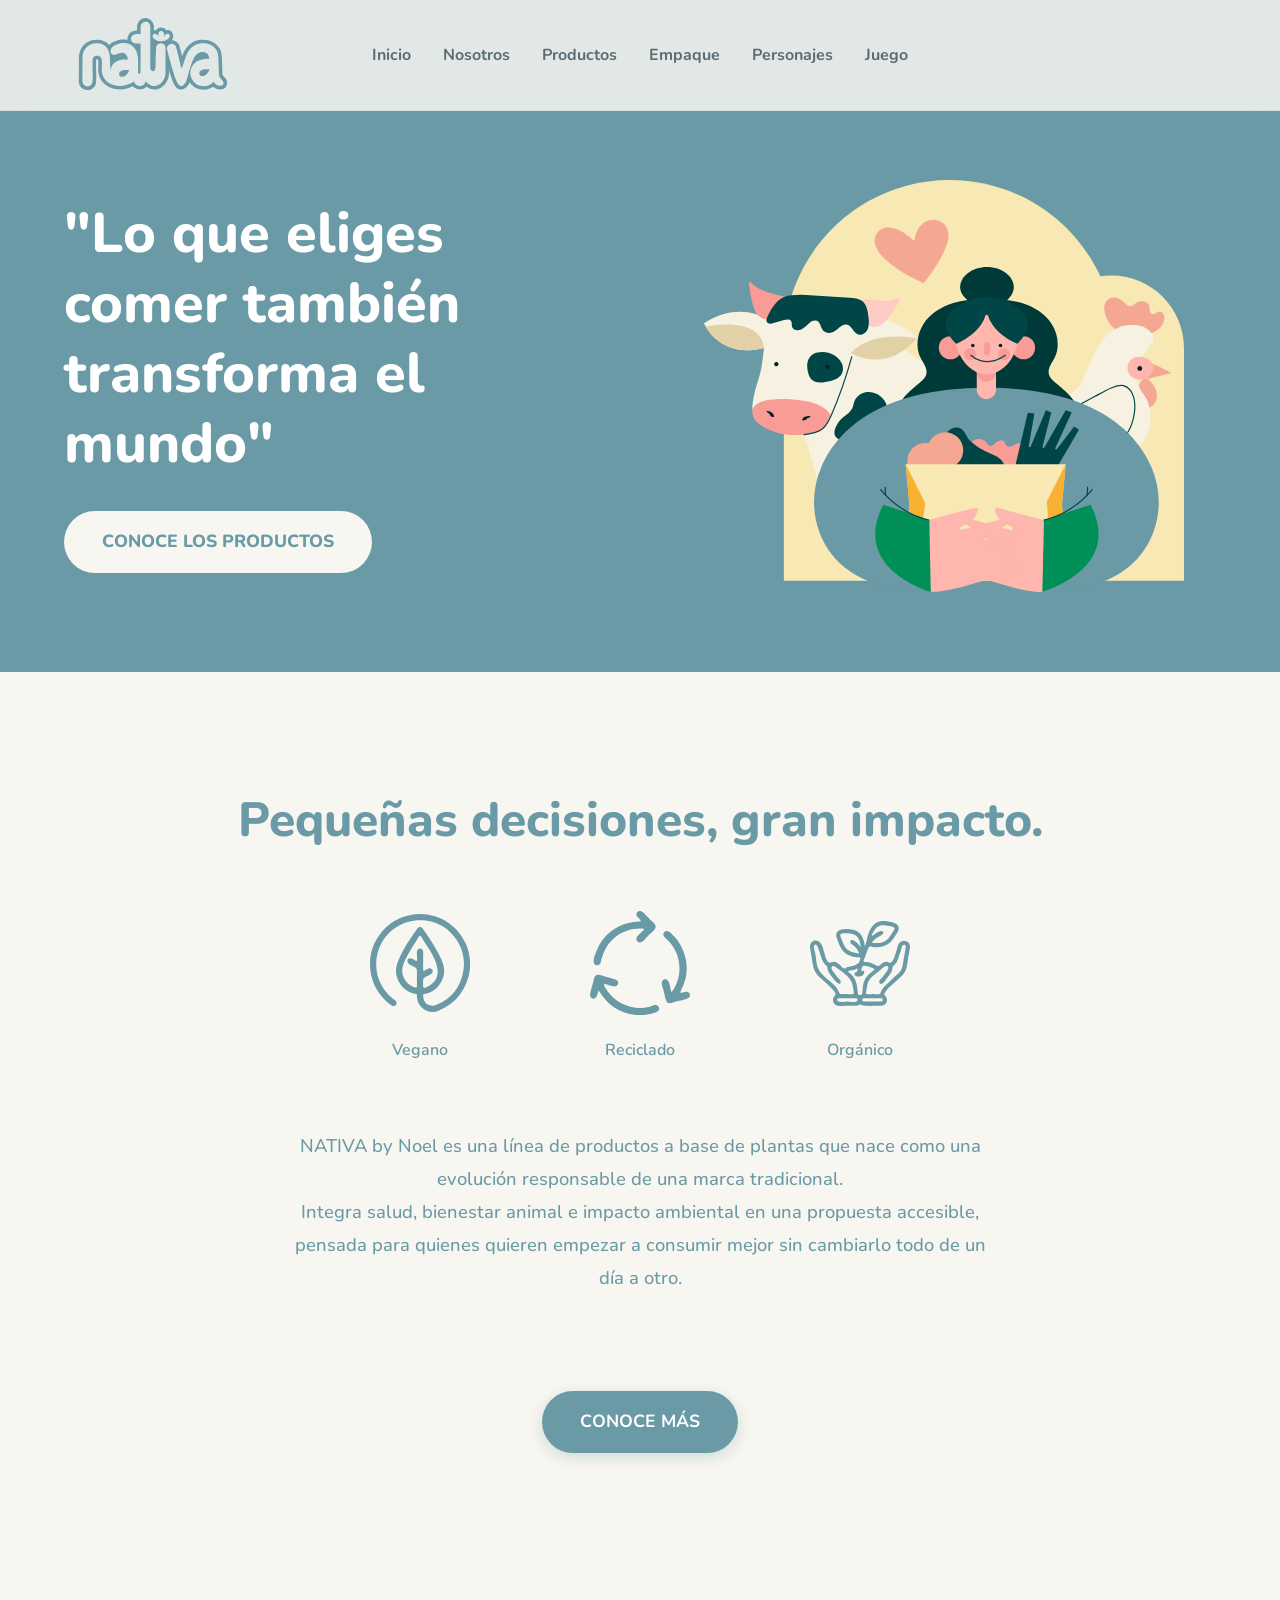
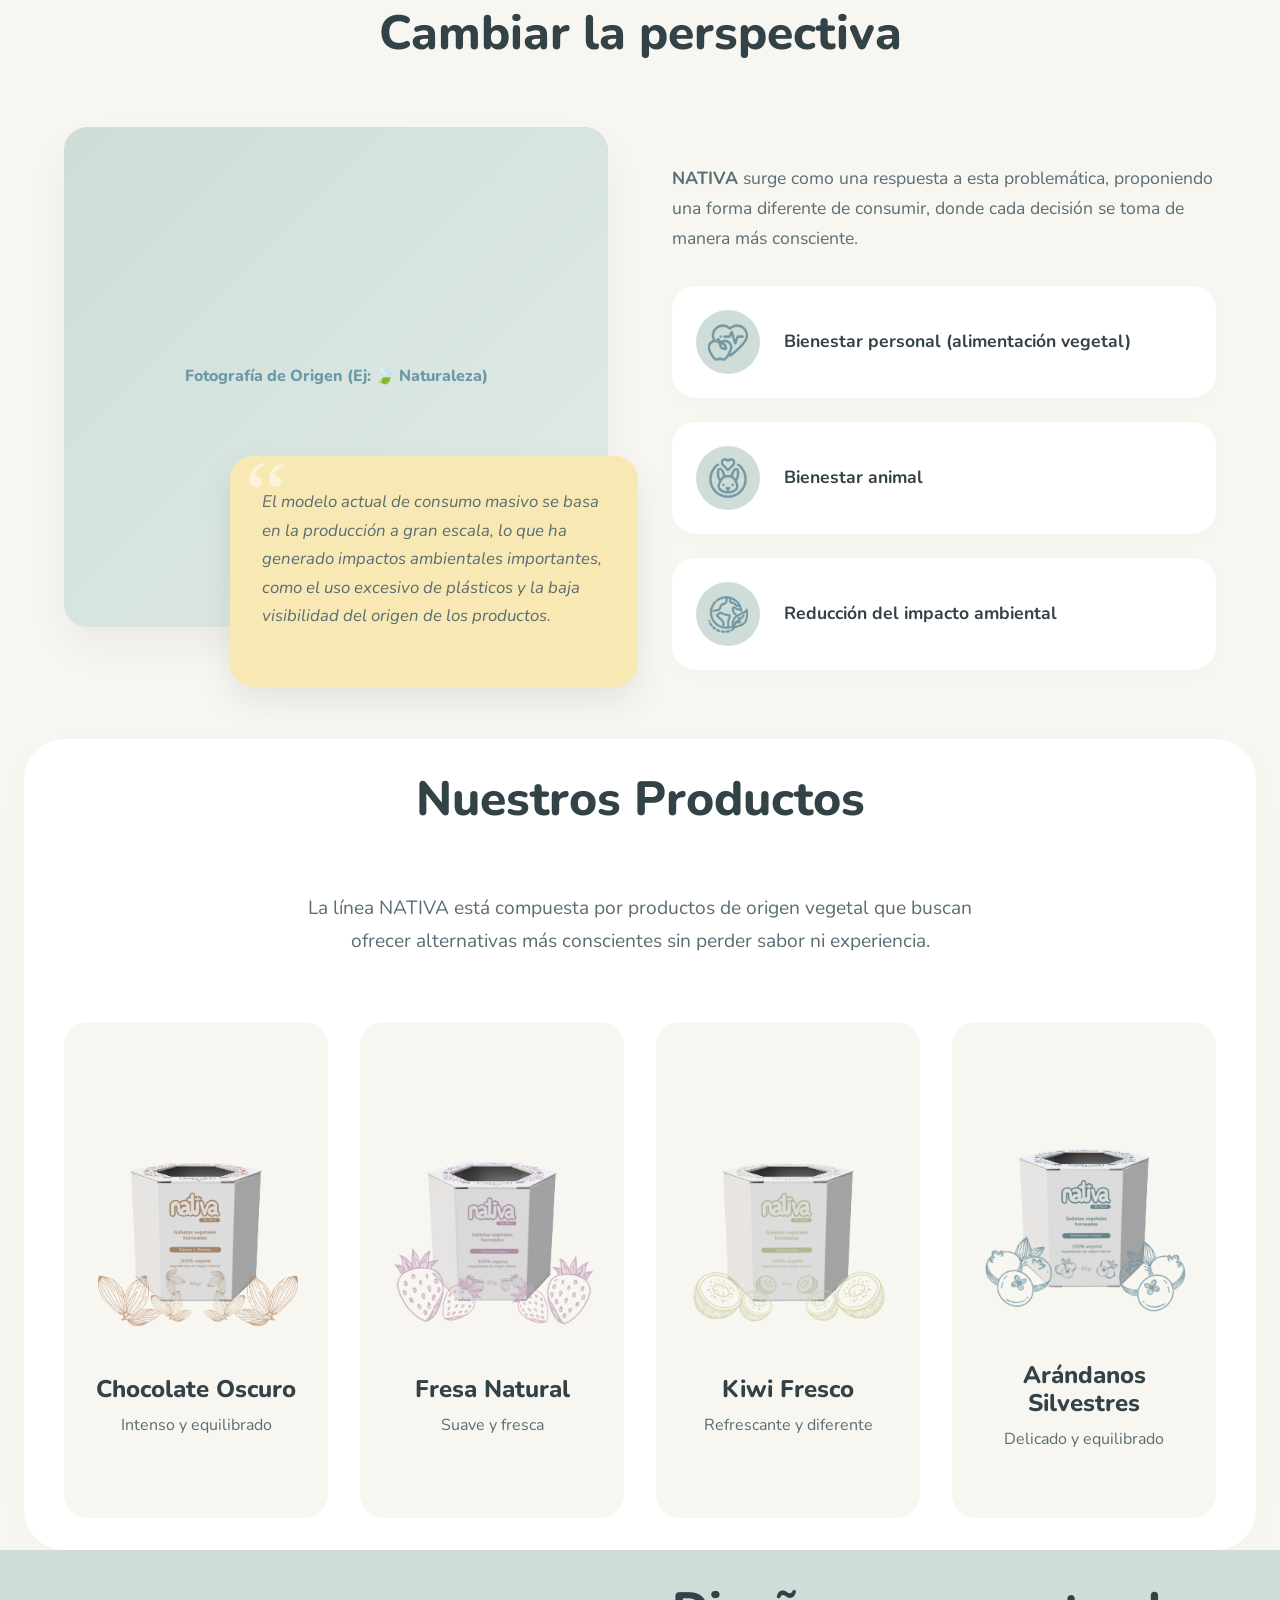
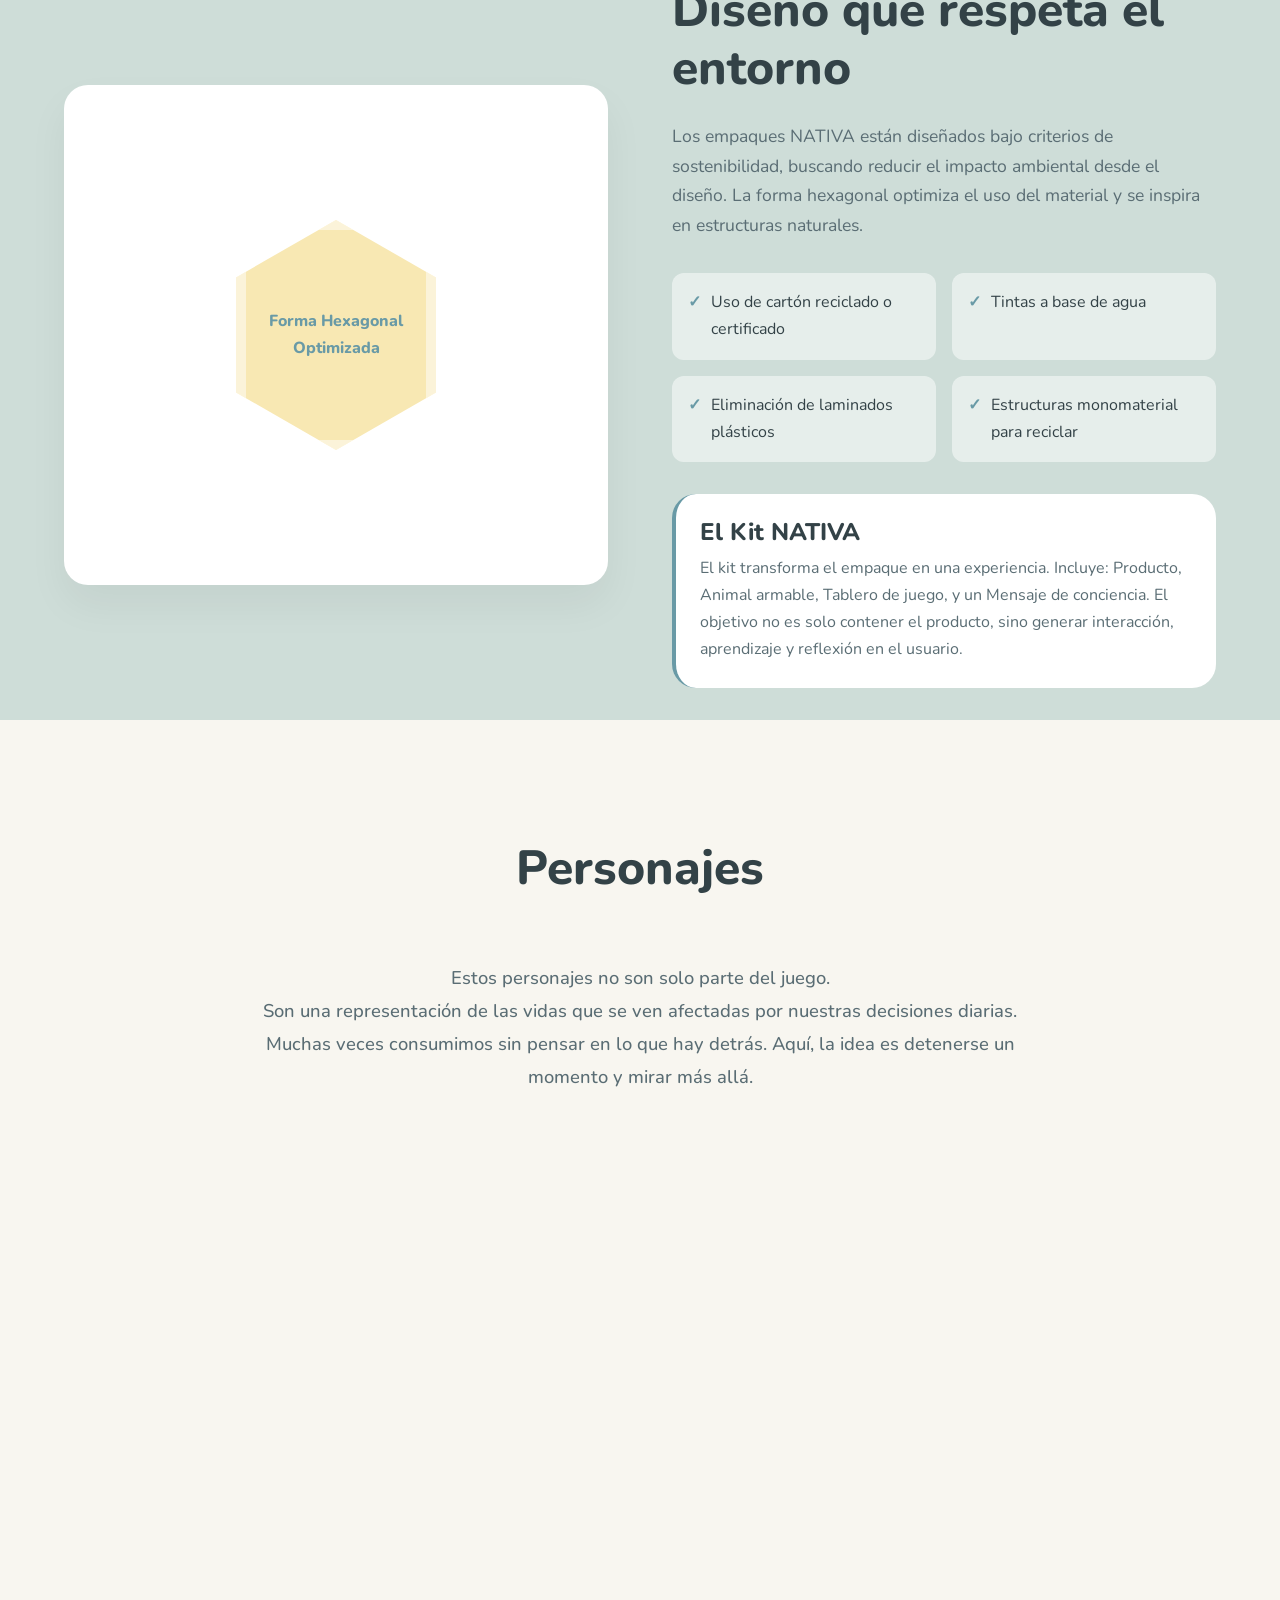
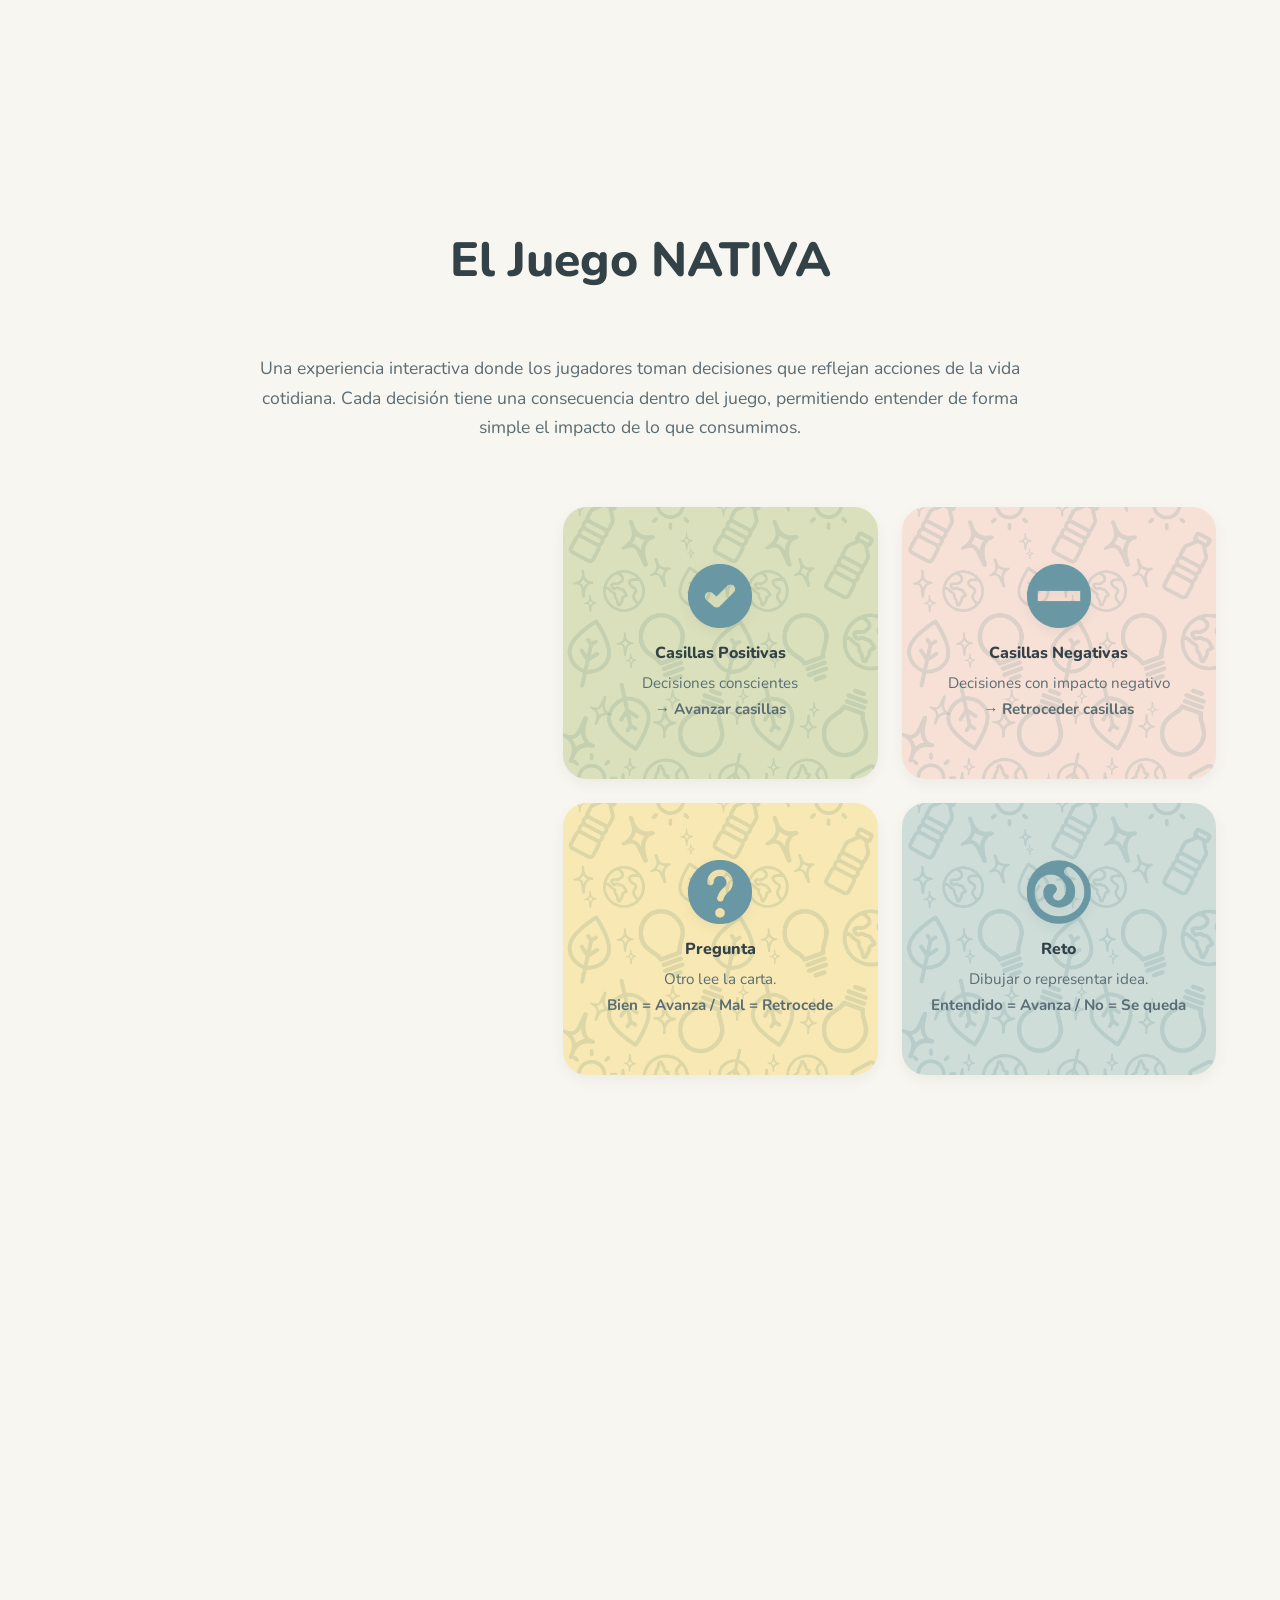
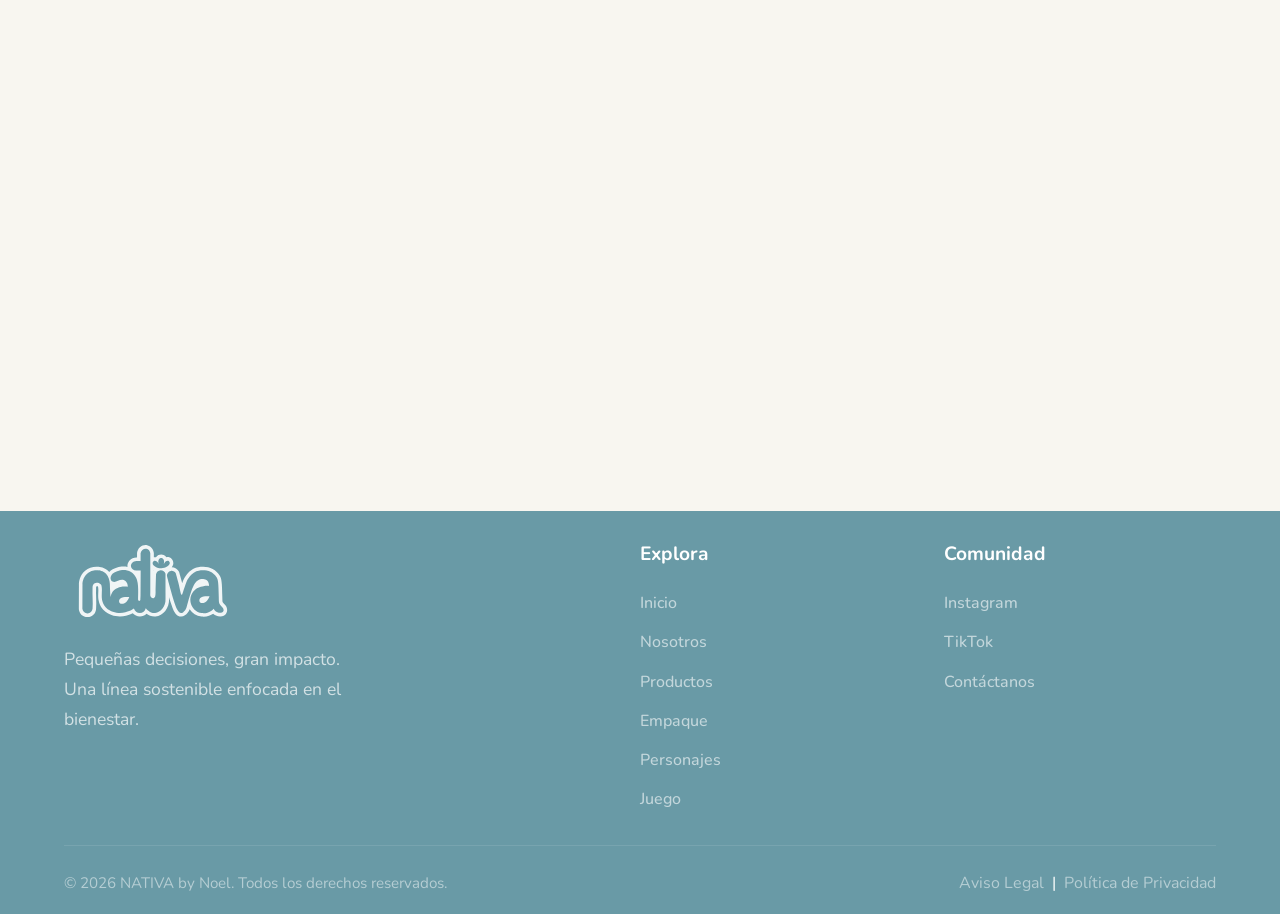
==== commit b7db1360: "feat: replace text-based focus icons with custom image assets and update icon container styling" ====
--- a/index.html
+++ b/index.html
@@ -131,17 +131,17 @@
 
             <div class="about__focus-list">
               <div class="focus-item">
-                <div class="focus-item__icon">🌱</div>
+                <div class="focus-item__icon"><img src="src/ICONO_BIENESTAR.png" alt="Icono Bienestar" /></div>
                 <h4 class="focus-item__text">
                   Bienestar personal (alimentación vegetal)
                 </h4>
               </div>
               <div class="focus-item">
-                <div class="focus-item__icon">🐾</div>
+                <div class="focus-item__icon"><img src="src/ICONO_ANIMAL.png" alt="Icono Animal" /></div>
                 <h4 class="focus-item__text">Bienestar animal</h4>
               </div>
               <div class="focus-item">
-                <div class="focus-item__icon">🌍</div>
+                <div class="focus-item__icon"><img src="src/ICONO_IMPACTO.png" alt="Icono Impacto" /></div>
                 <h4 class="focus-item__text">
                   Reducción del impacto ambiental
                 </h4>
--- a/styles.css
+++ b/styles.css
@@ -615,15 +615,15 @@
 }
 
 .focus-item__icon {
-  width: 50px;
-  height: 50px;
+  width: 64px;
+  height: 64px;
   background-color: var(--color-secondary-3);
   border-radius: 50%;
   display: flex;
   align-items: center;
   justify-content: center;
-  color: var(--color-primary);
-  font-size: 1.5rem;
+  flex-shrink: 0;
+  padding: 12px;
 }
 
 .focus-item__text {
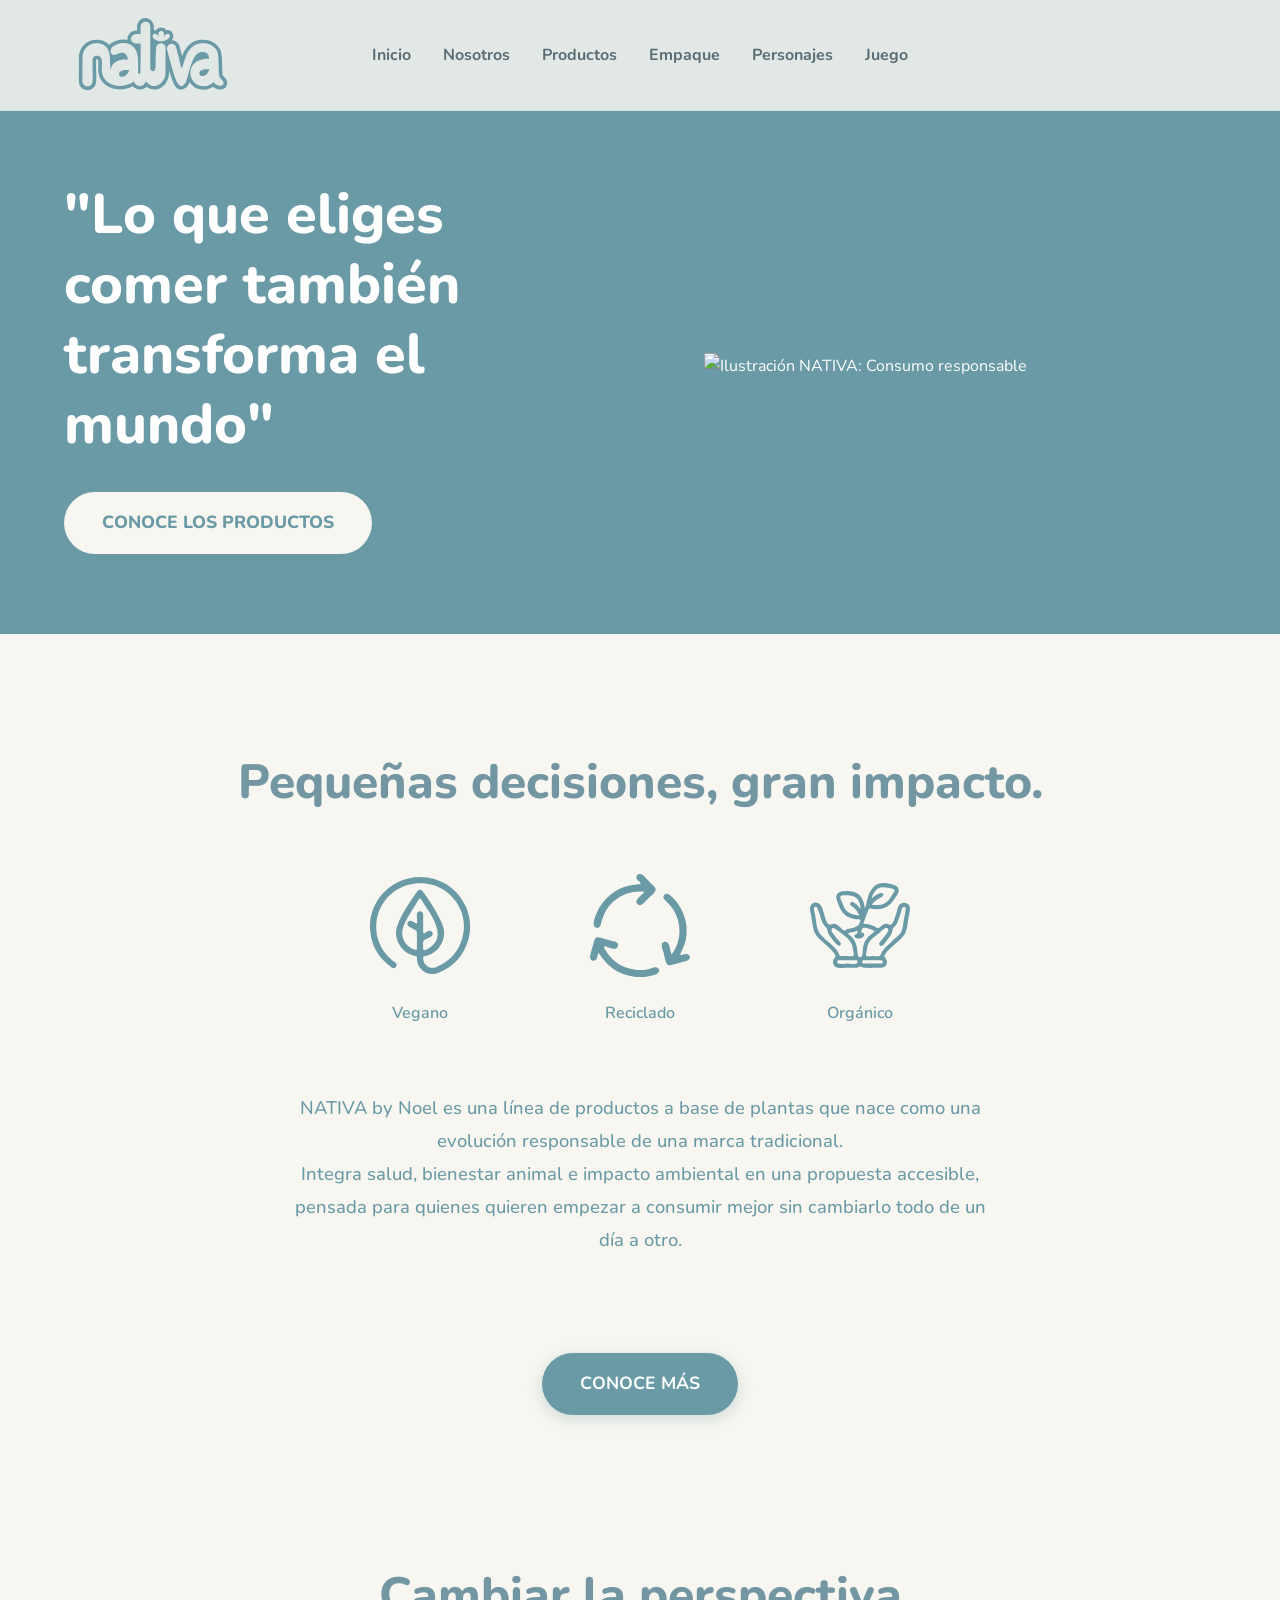
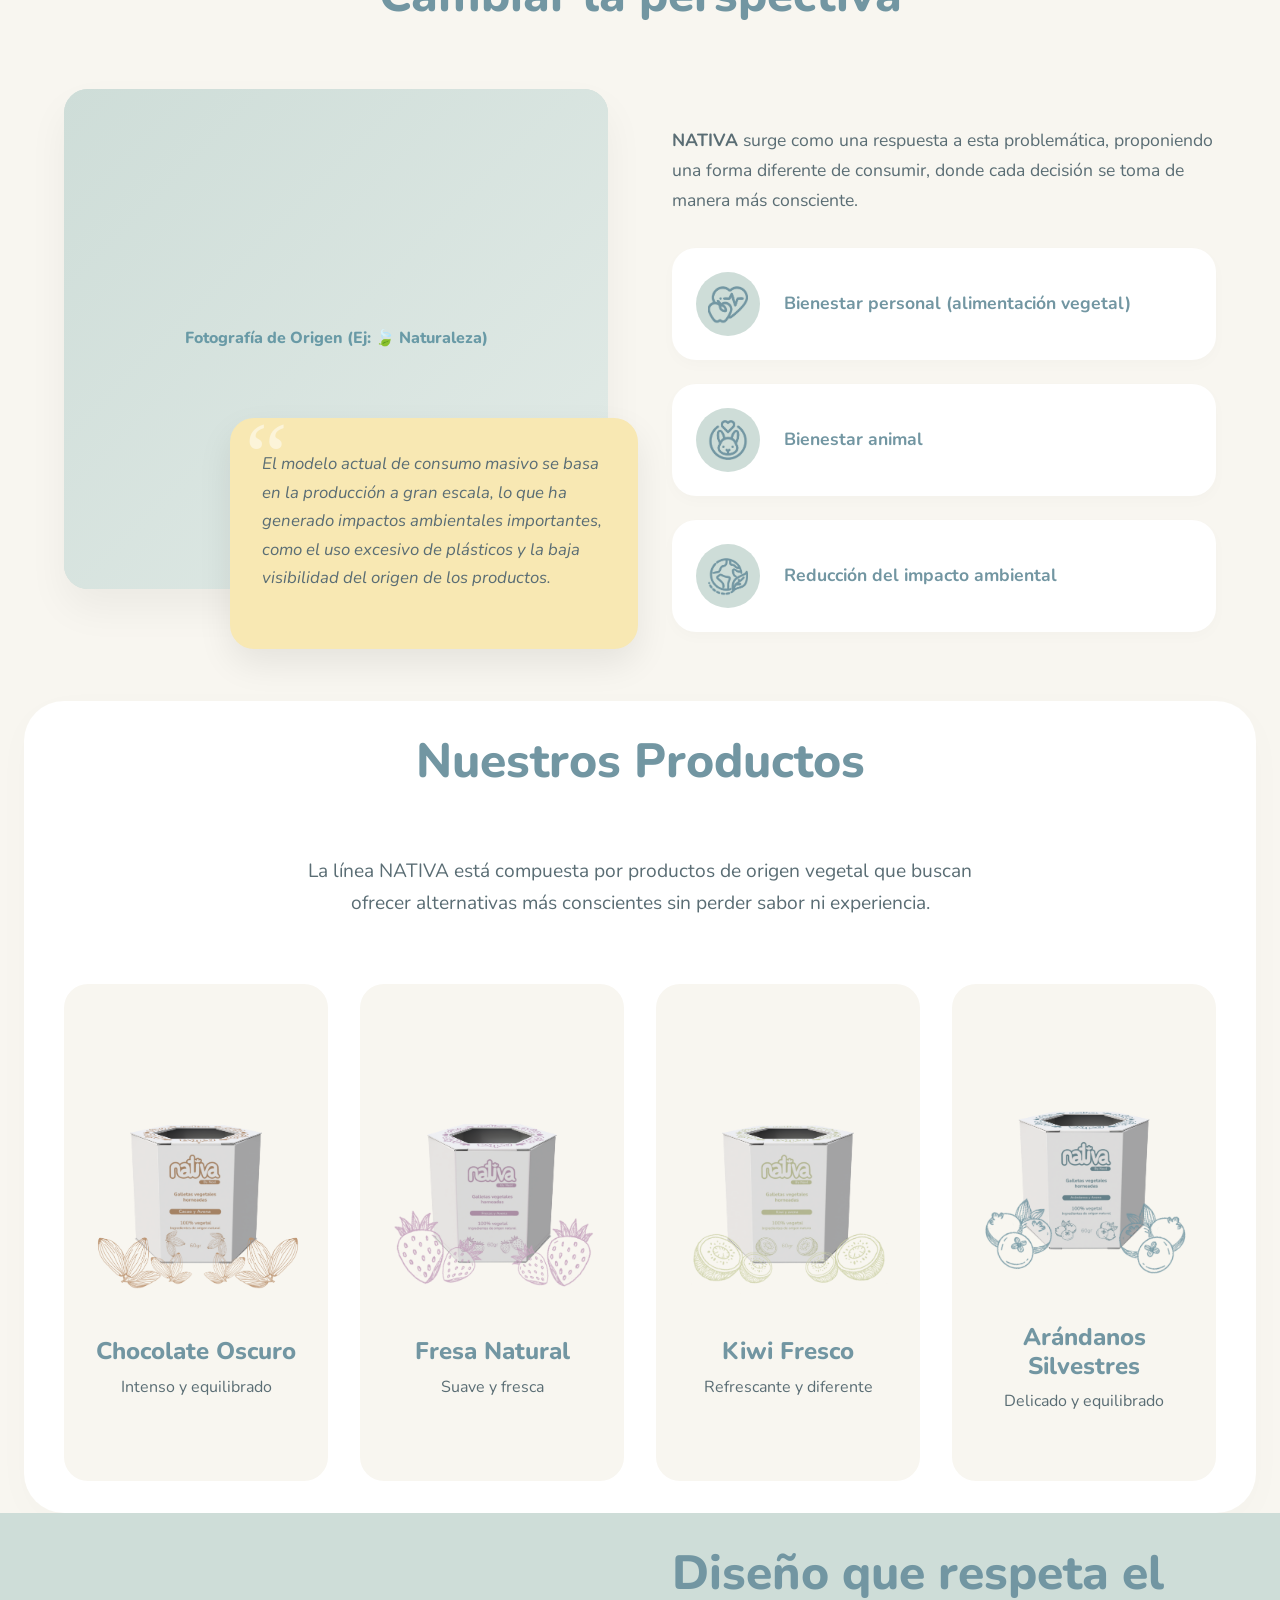
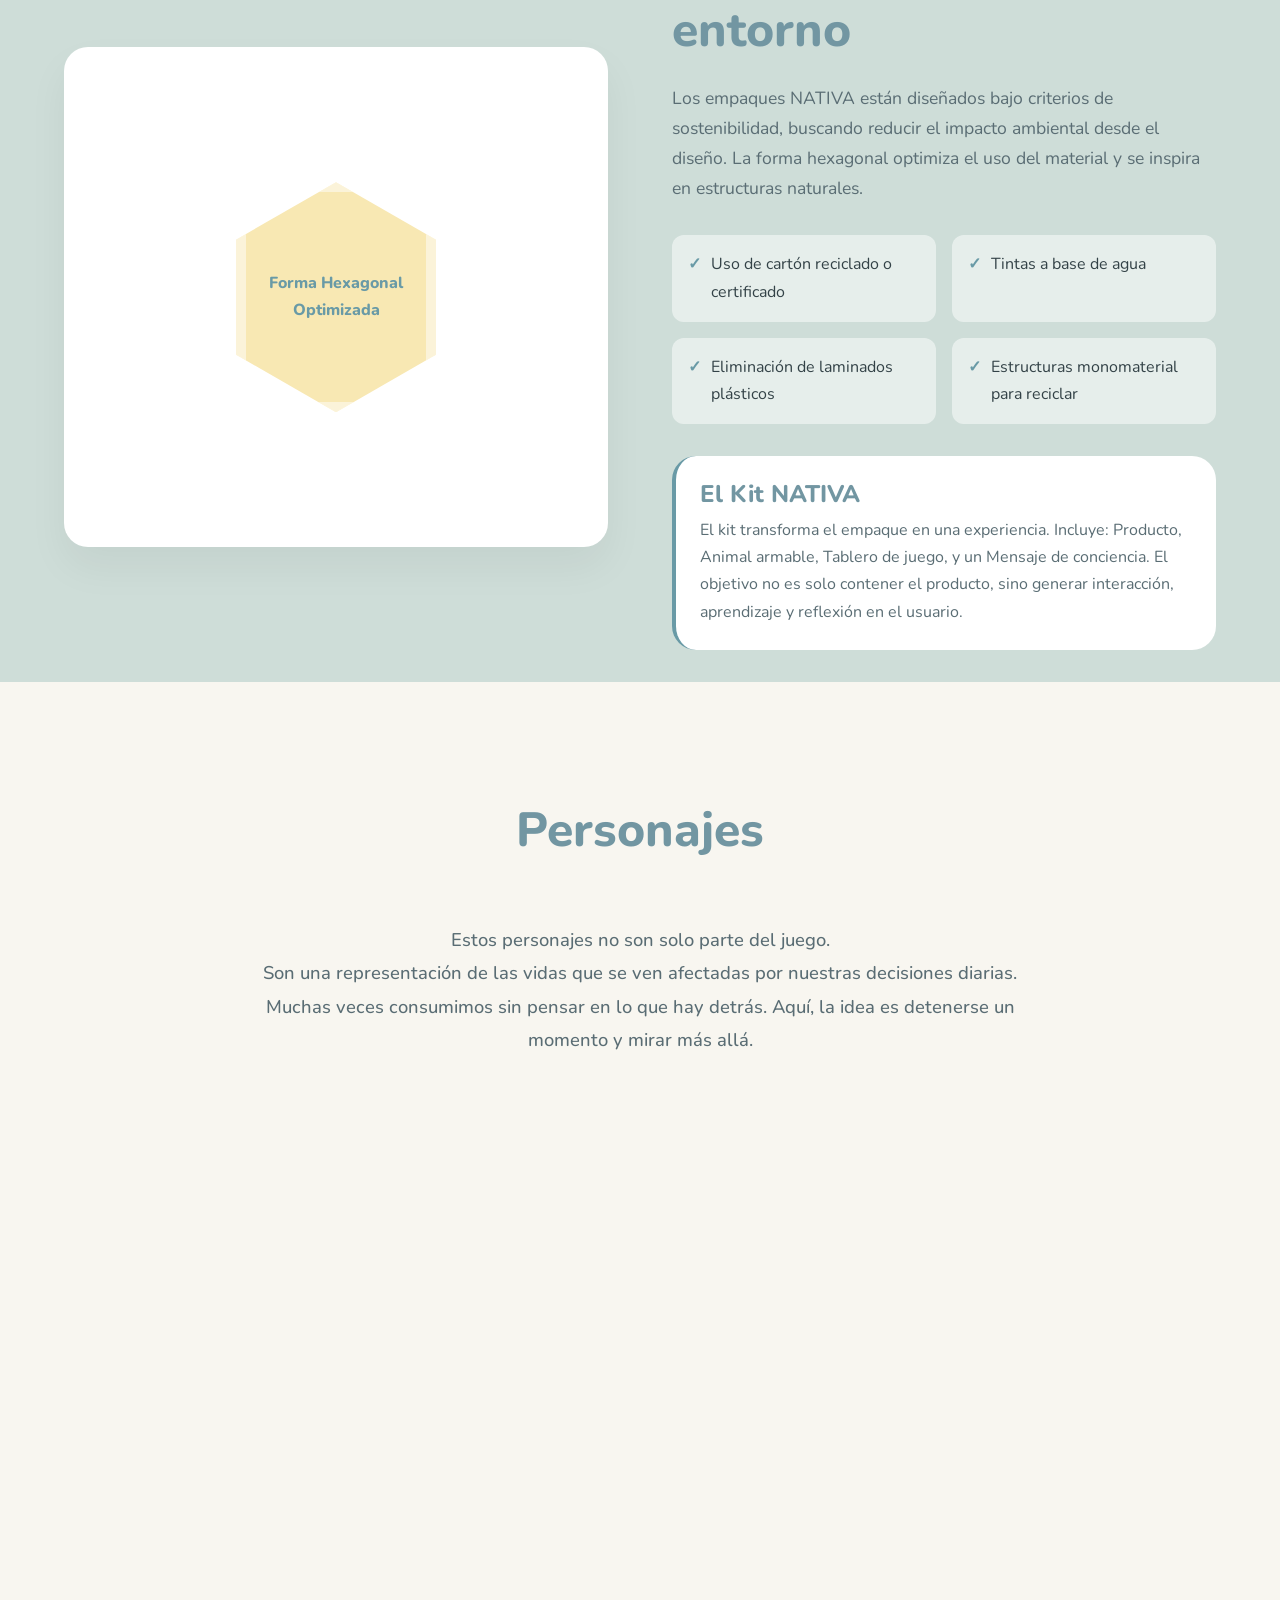
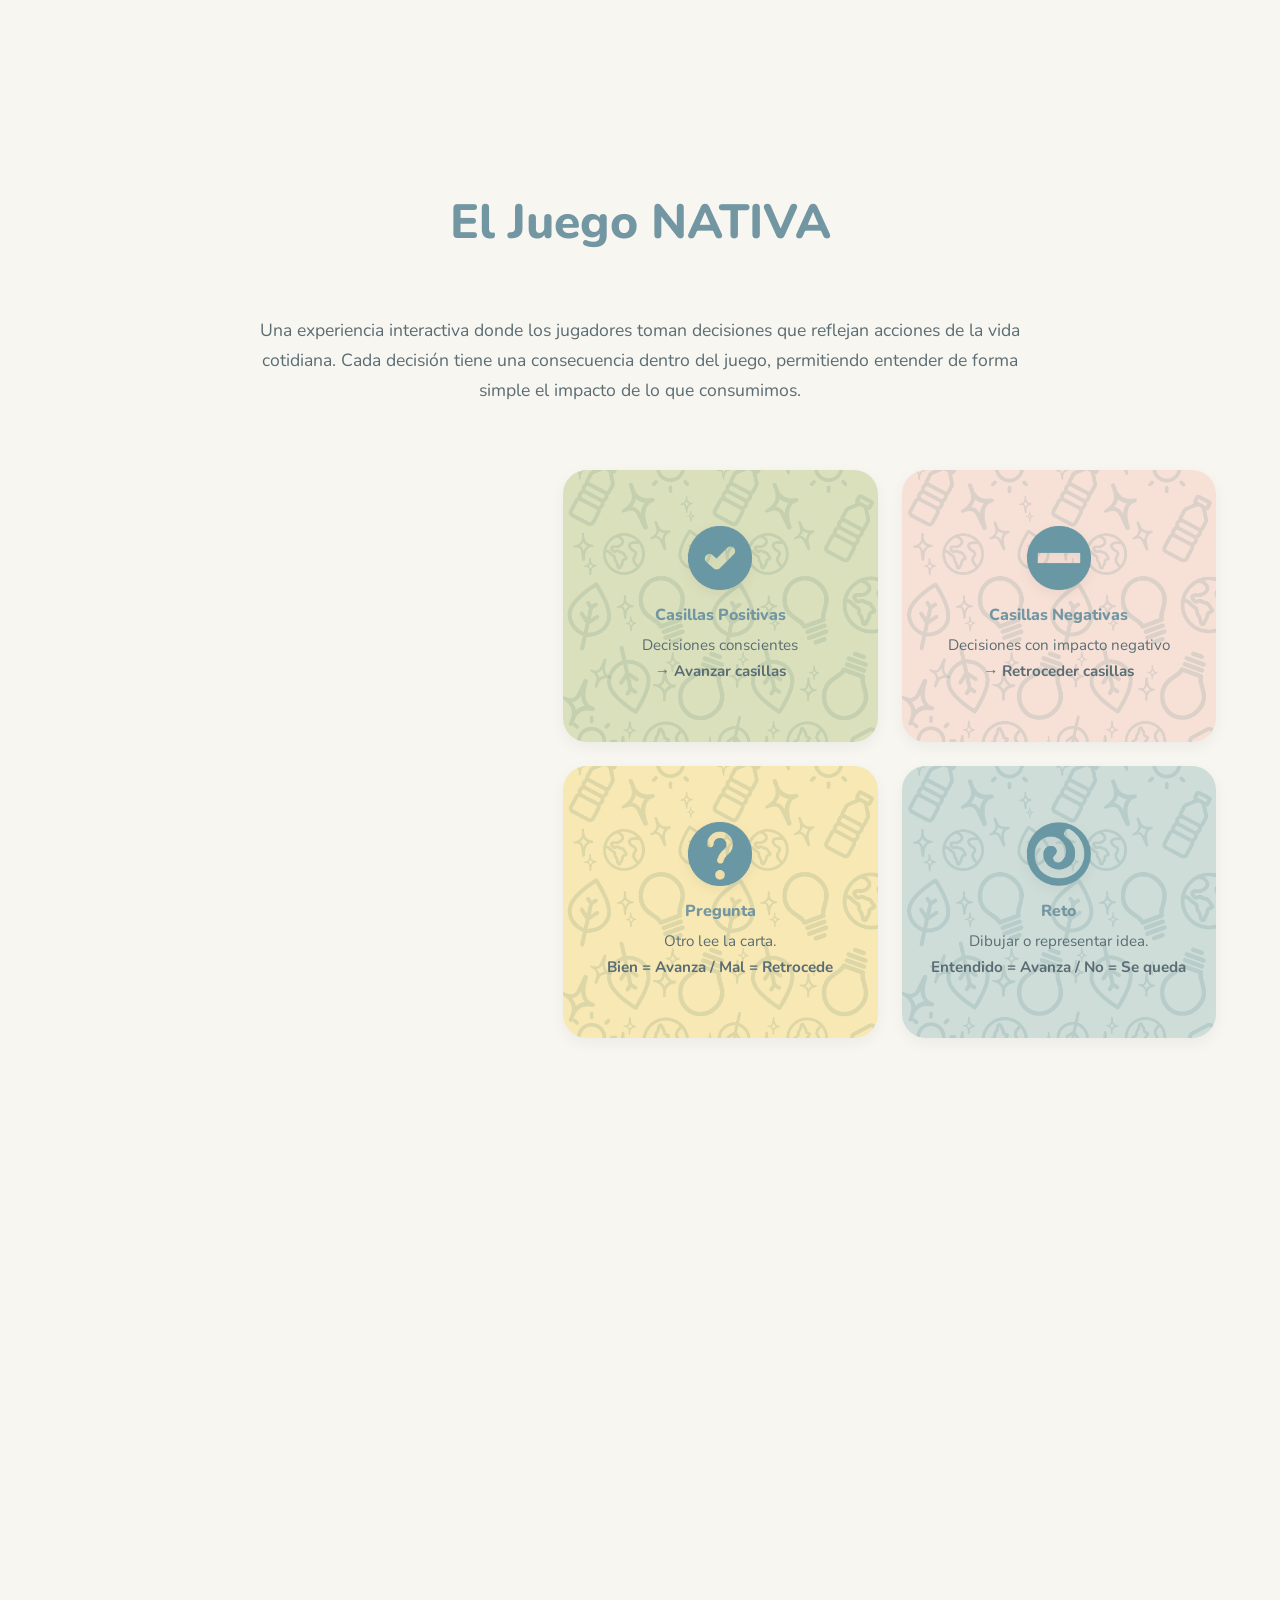
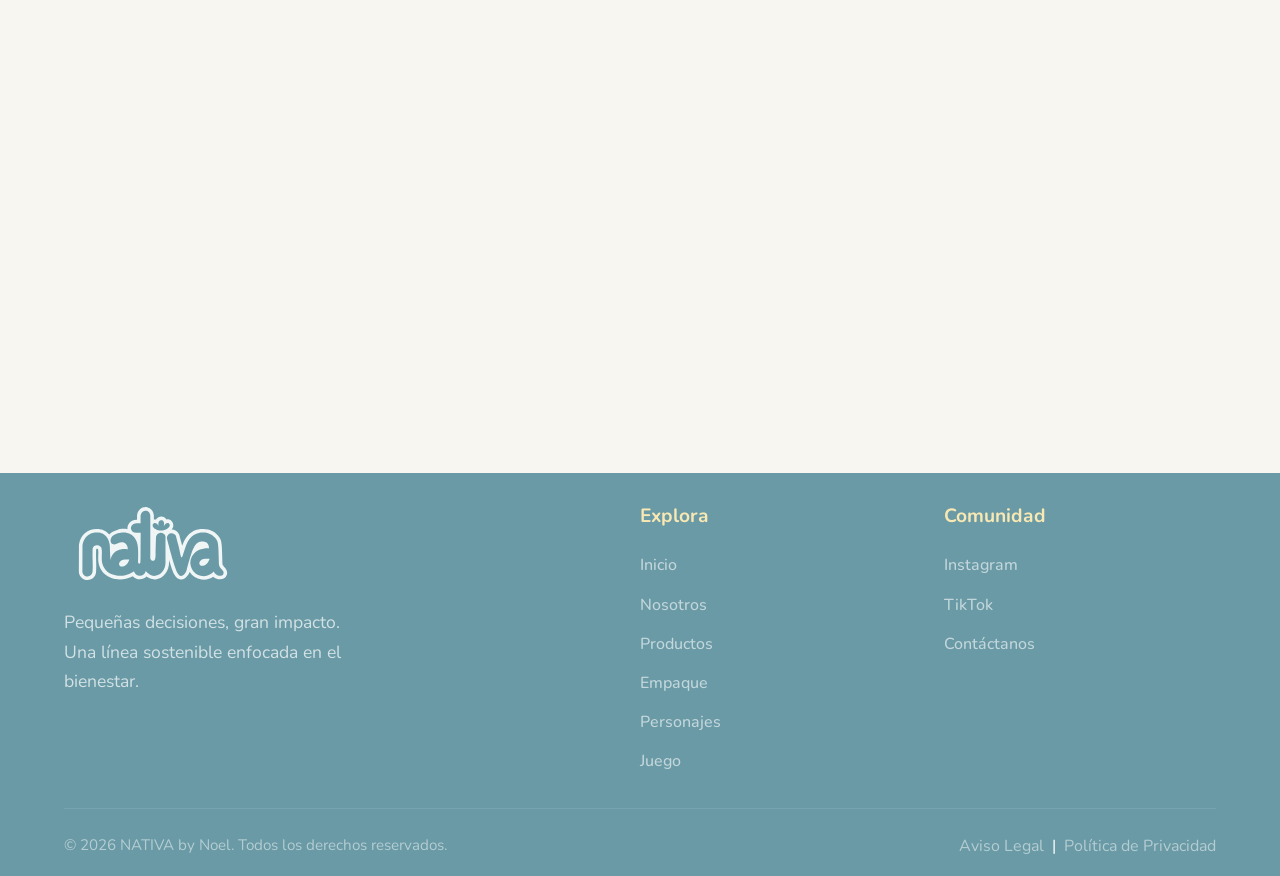
==== commit 7bcb8ebb: "feat: update hero illustration asset and refine quote text color" ====
--- a/index.html
+++ b/index.html
@@ -53,7 +53,7 @@
           </div>
           <div class="hero__banner-visual">
             <img
-              src="src/Recurso.svg"
+              src="src/ILUSTRACION.png"
               alt="Ilustración NATIVA: Consumo responsable"
               class="hero__illustration"
             />
--- a/styles.css
+++ b/styles.css
@@ -85,7 +85,7 @@
 .font-bold {
   font-weight: 800;
   line-height: 1.2;
-  color: var(--color-text);
+  color: #7296A2;
 }
 
 h1 {
@@ -320,7 +320,7 @@
 }
 
 .hero__statement-title {
-  color: var(--color-primary);
+  color: #7296A2;
   margin-bottom: var(--spacing-xl);
 }
 
@@ -519,7 +519,7 @@
 }
 
 .character-card__title {
-  color: var(--color-primary);
+  color: #7296A2;
   font-size: 1.4rem;
   margin-bottom: var(--spacing-sm);
 }
@@ -630,7 +630,7 @@
   font-weight: 700;
   font-size: 1.1rem;
   margin: 0;
-  color: var(--color-text);
+  color: #7296A2;
 }
 
 /* ==========================================================================
@@ -864,7 +864,7 @@
 
 .game__digital p,
 .game__digital h3 {
-  color: var(--color-white);
+  color: #F8E8B3;
 }
 
 .game__important-note {
@@ -940,7 +940,7 @@
 
 .footer__heading {
   font-size: 1.2rem;
-  color: var(--color-white);
+  color: #F8E8B3;
   margin-bottom: var(--spacing-md);
   font-weight: 700;
 }
@@ -1023,7 +1023,7 @@
 
 .product-detail__flavor {
   font-size: 1.25rem;
-  color: var(--color-primary);
+  color: #7296A2;
   font-weight: 700;
   margin-bottom: var(--spacing-lg);
 }
@@ -1040,7 +1040,7 @@
 
 .info-block h3 {
   font-size: 1.1rem;
-  color: var(--color-text);
+  color: #7296A2;
   margin-bottom: 8px;
 }
 
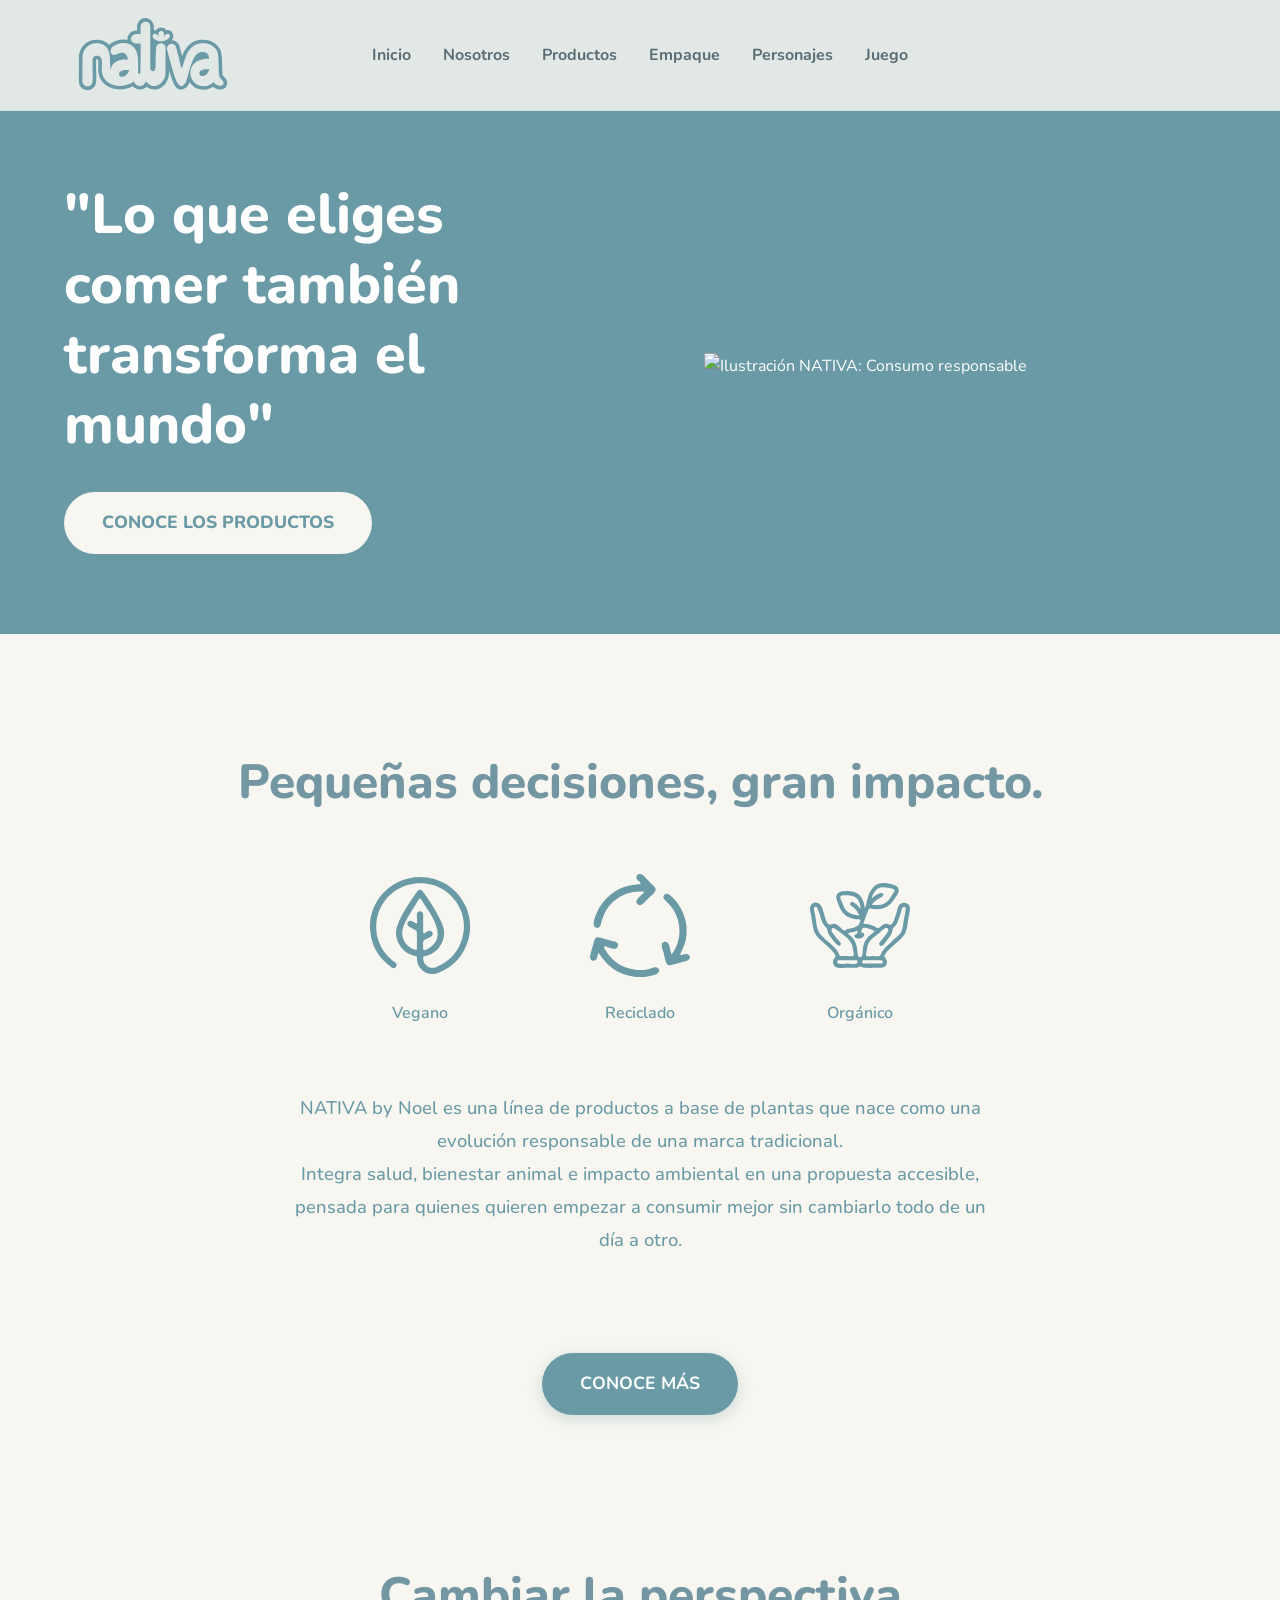
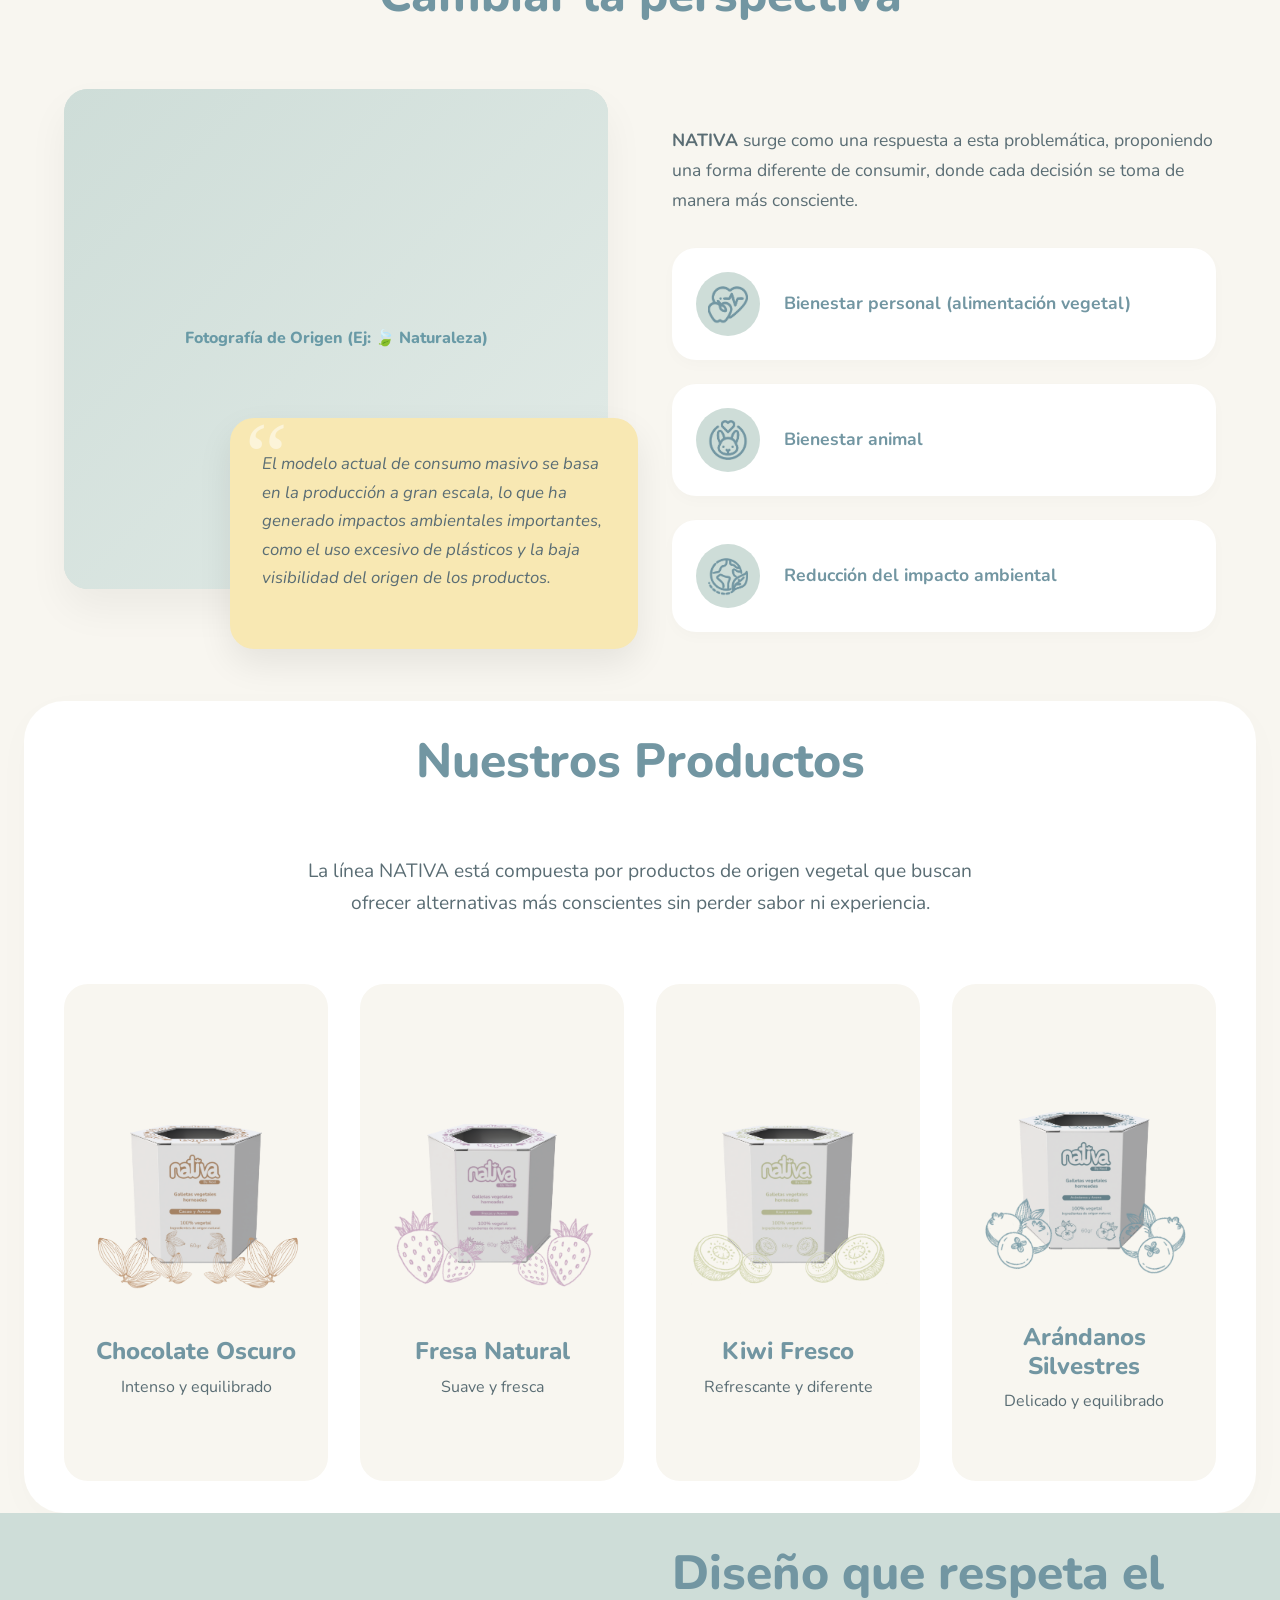
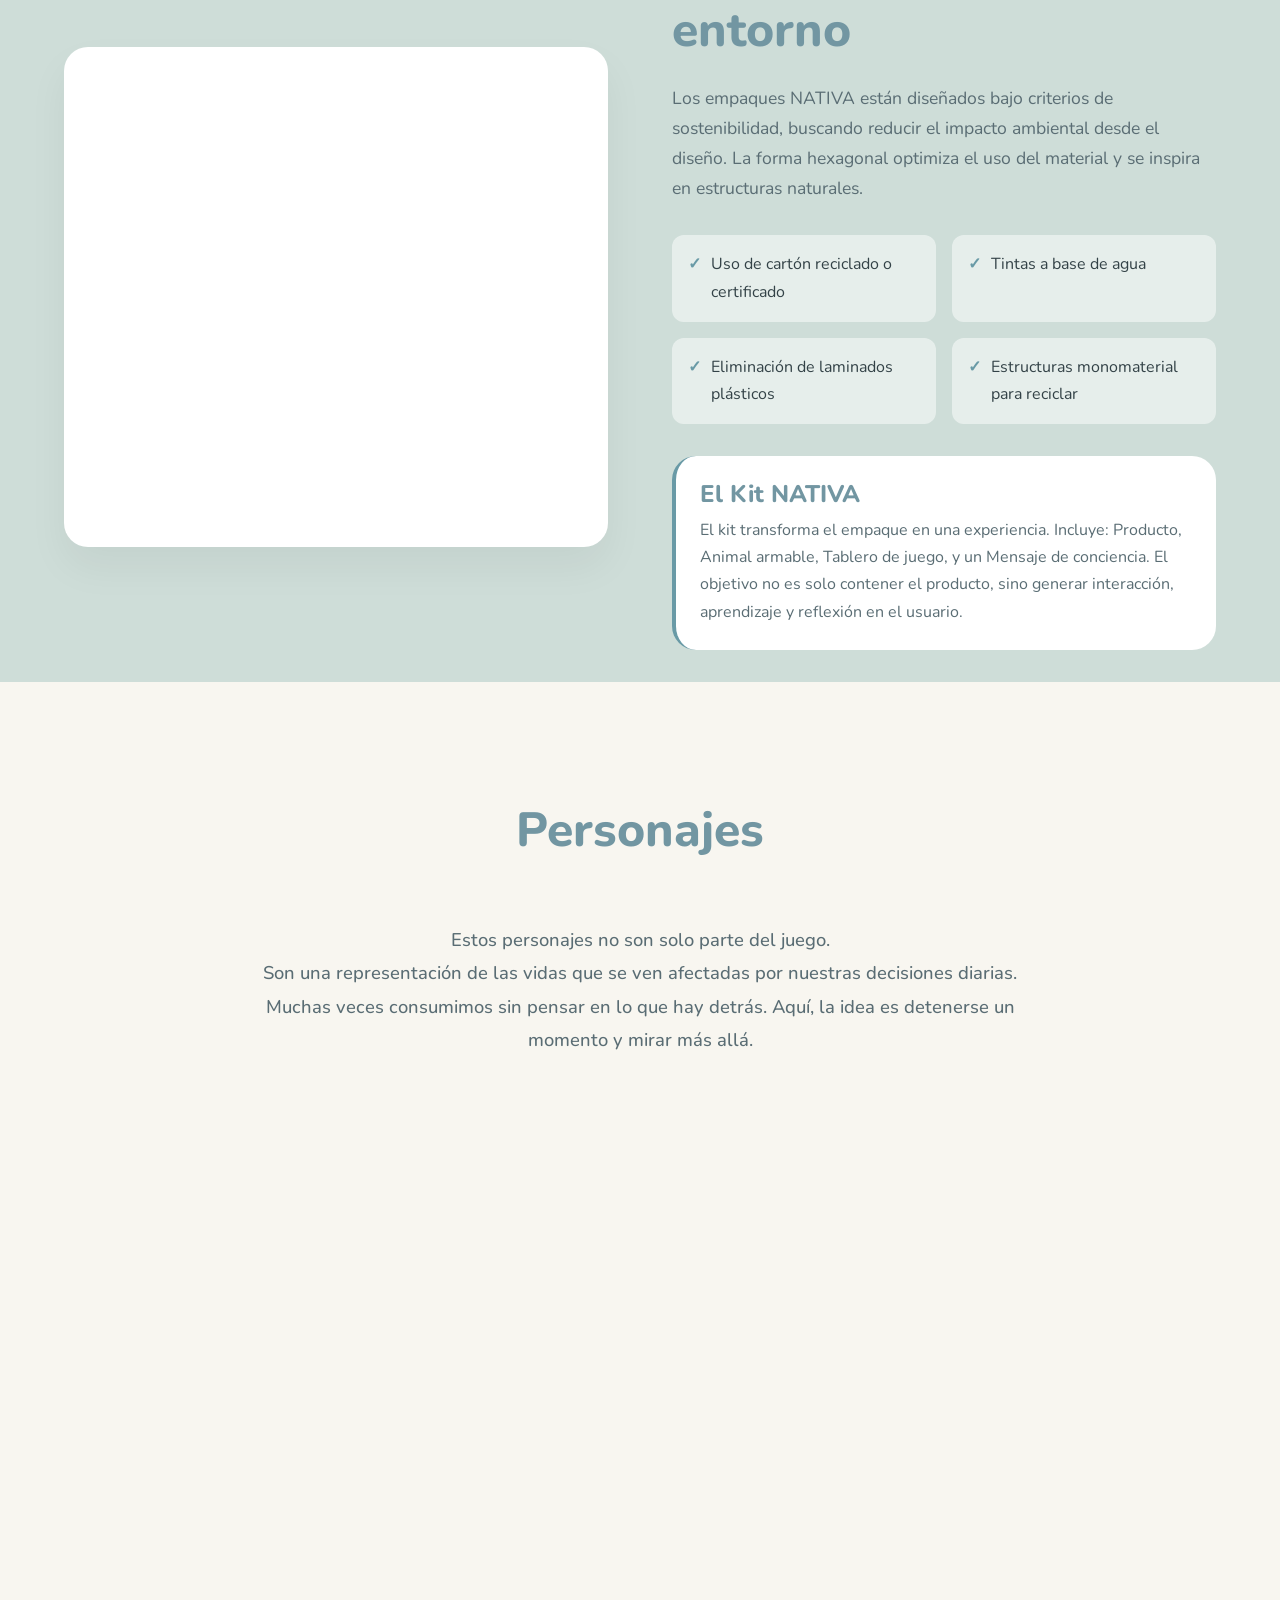
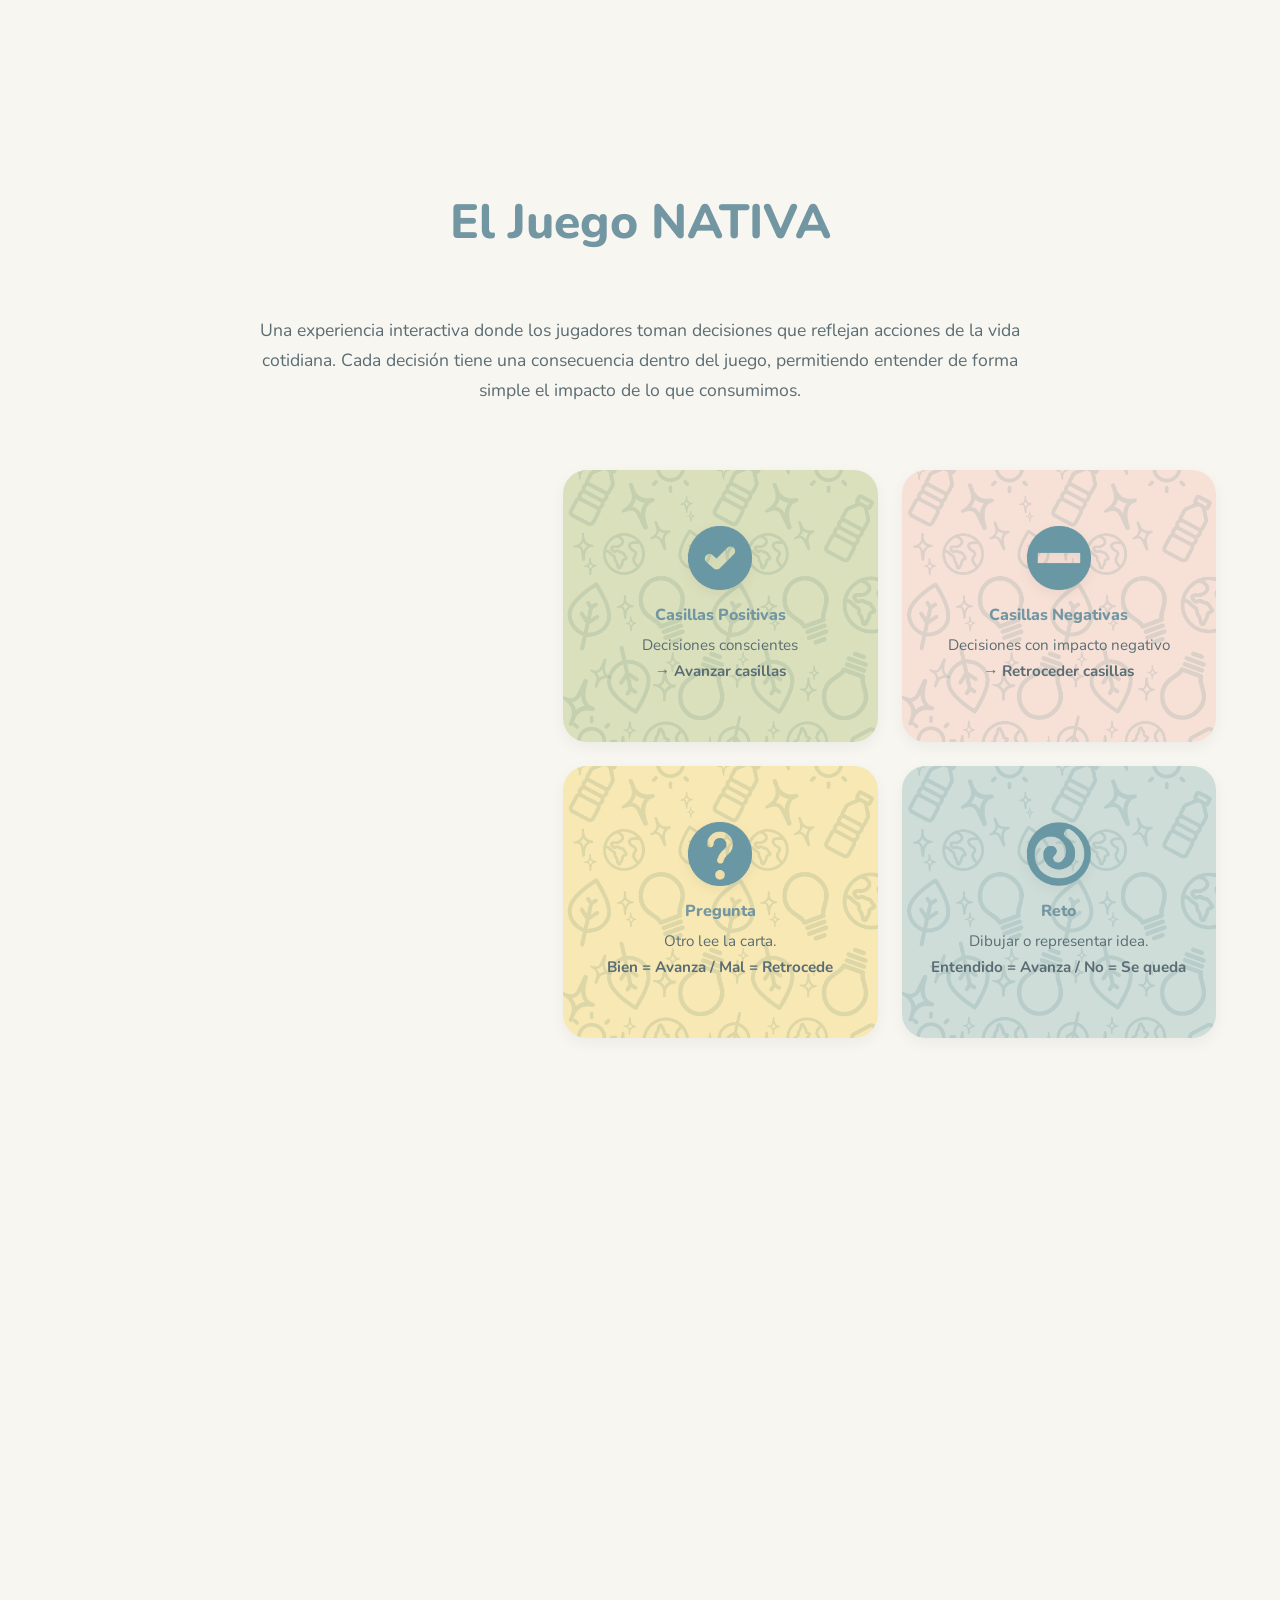
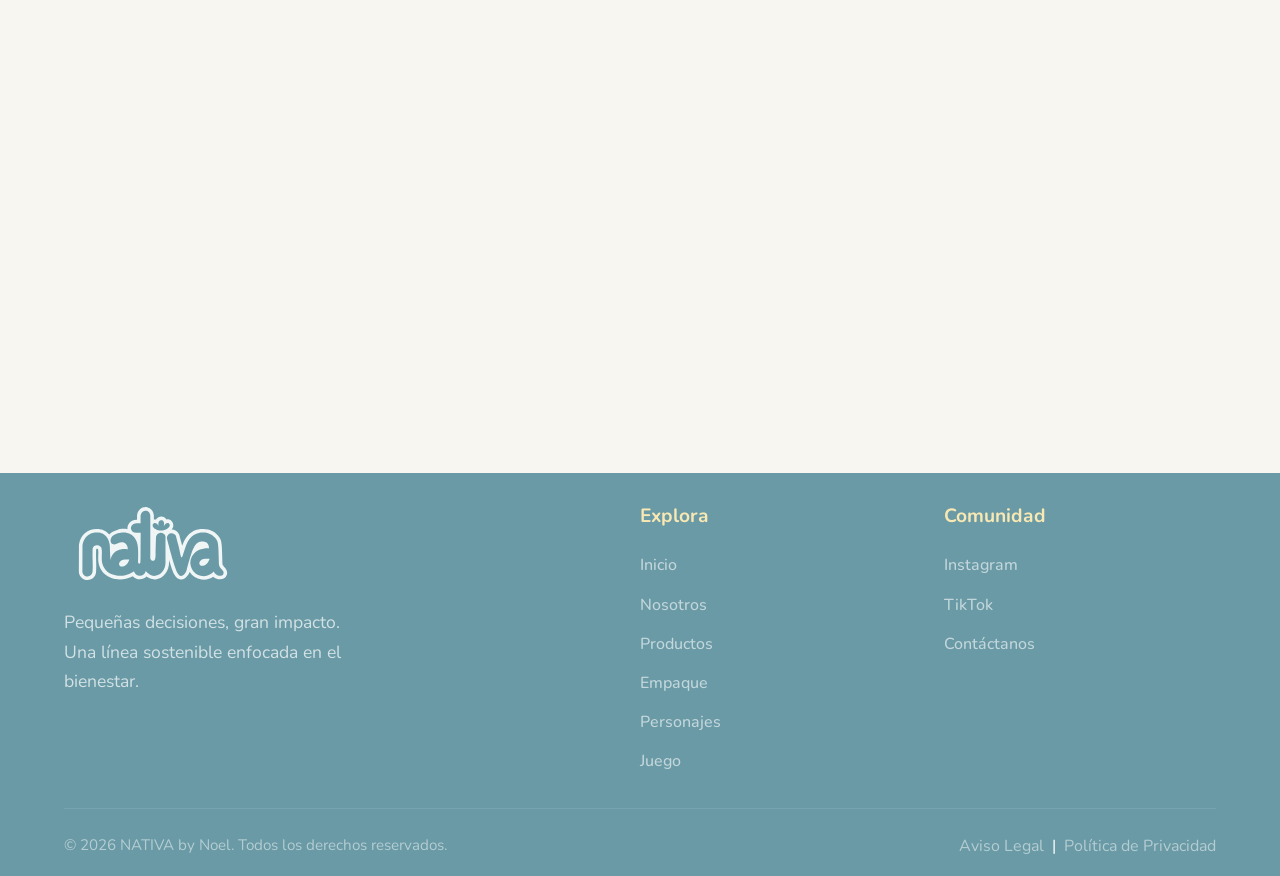
==== commit aa6c4a33: "feat: replace static hexagon placeholder with interactive Pacdora 3D packaging viewer" ====
--- a/index.html
+++ b/index.html
@@ -204,7 +204,7 @@
     <section id="empaque" class="packaging">
       <div class="container">
         <div class="packaging__image-wrapper">
-          <div class="packaging__hexagon">Forma Hexagonal Optimizada</div>
+          <iframe title="" allowfullscreen style="border:none; border-radius: inherit;" width="100%" height="100%" src="https://www.pacdora.com/share?filter_url=psg9pqsanm" ></iframe>
         </div>
 
         <div class="packaging__content">
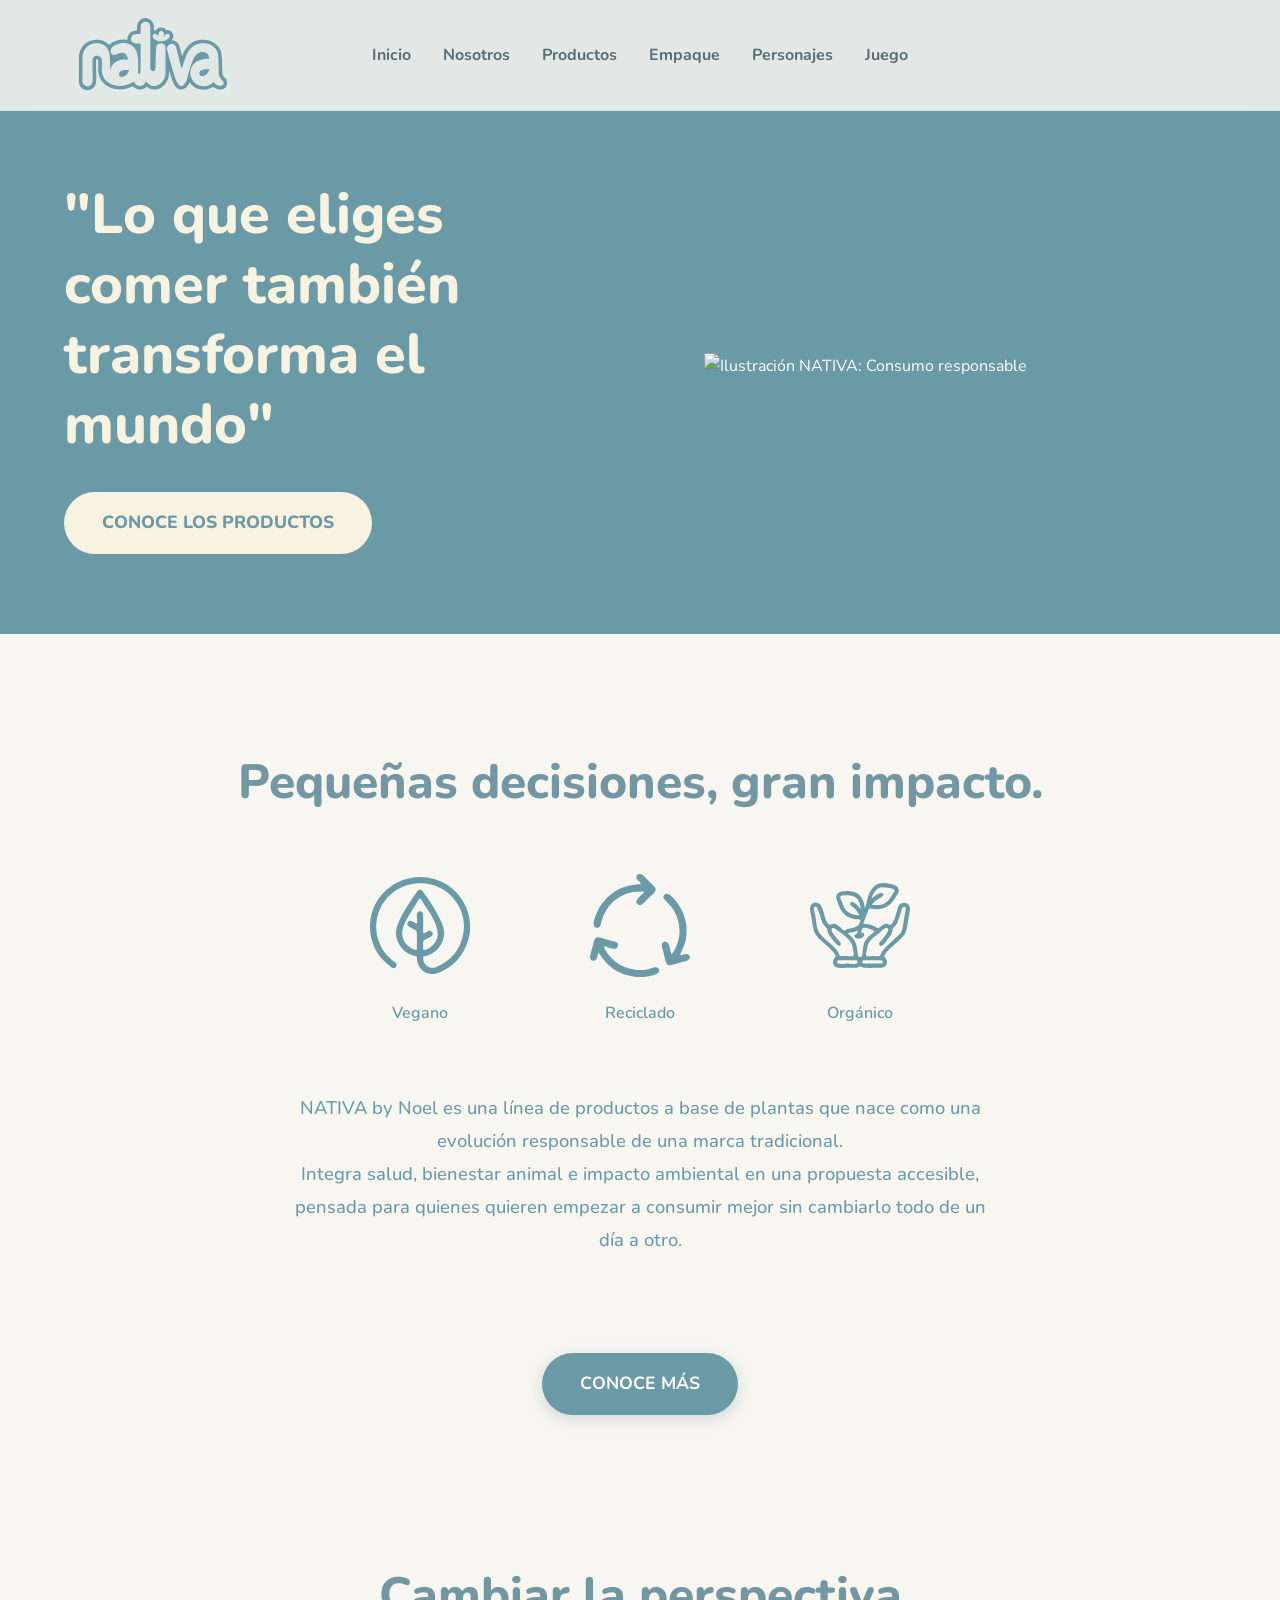
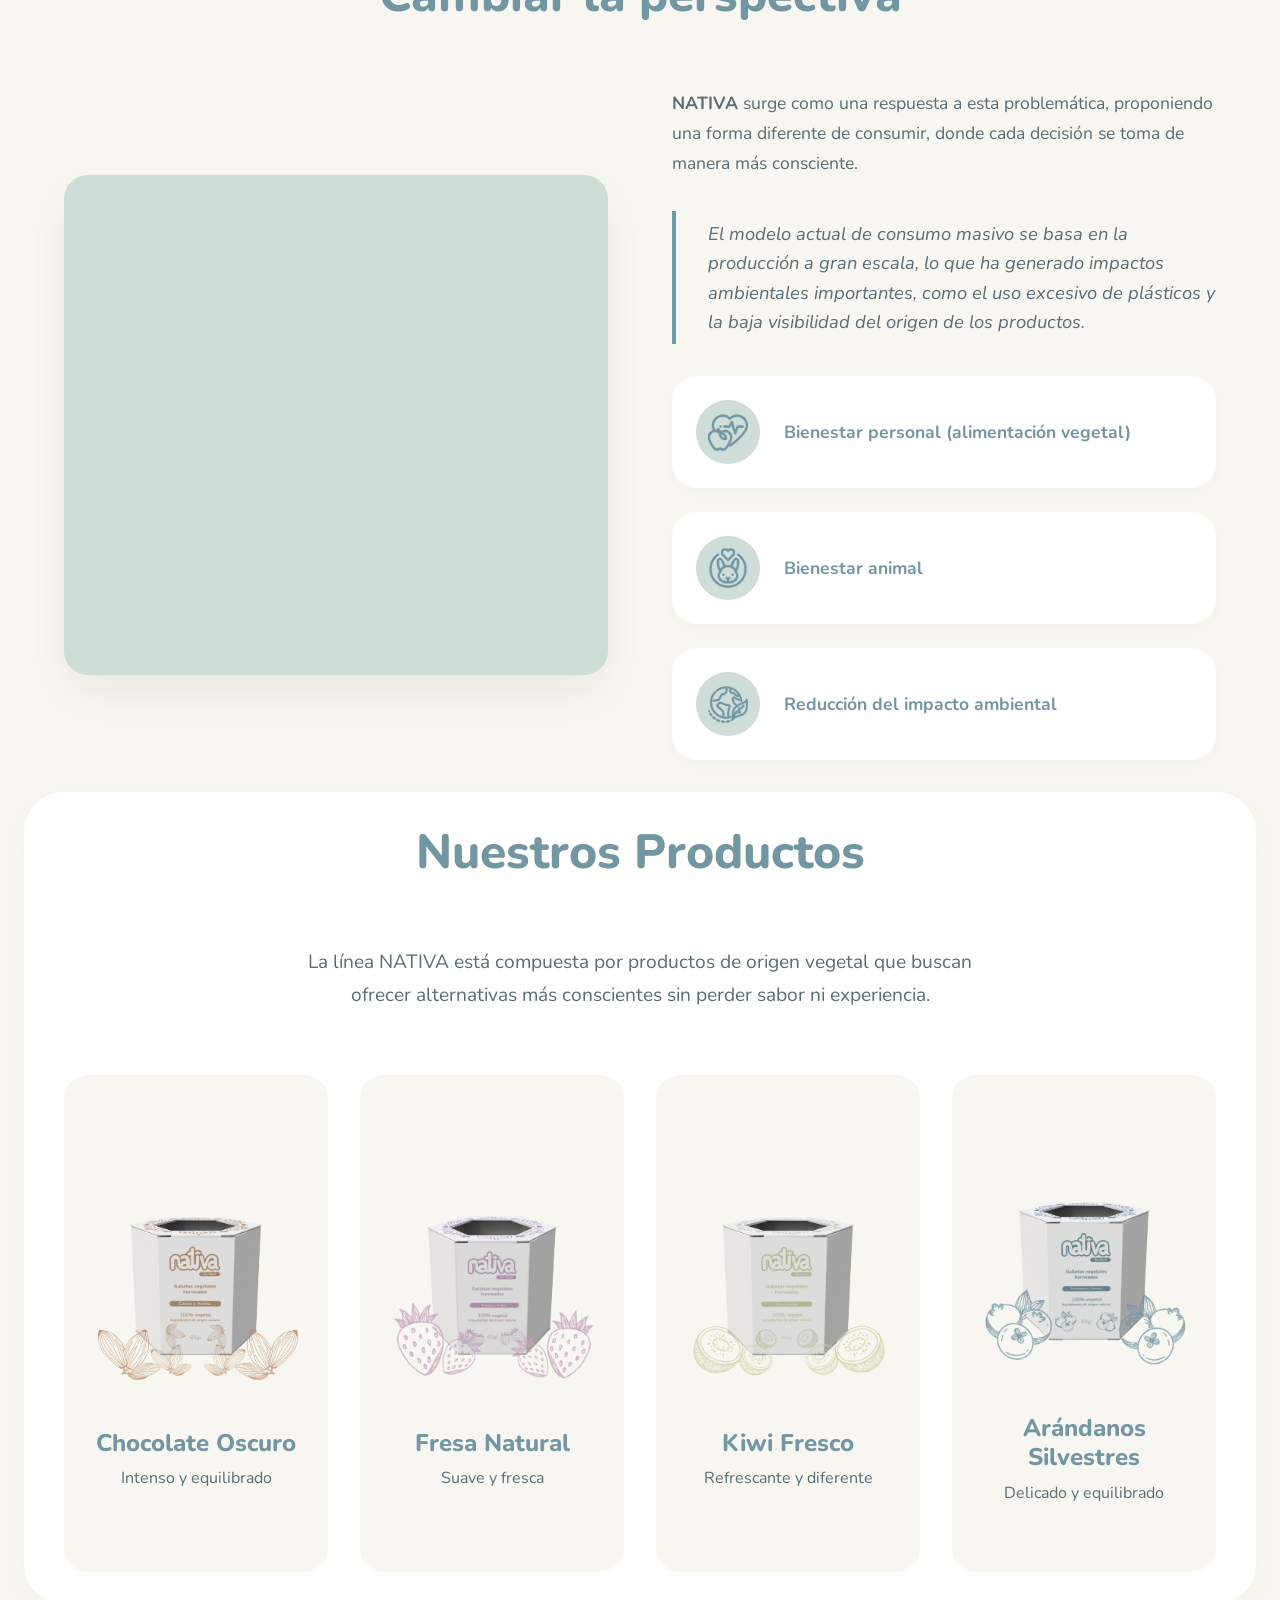
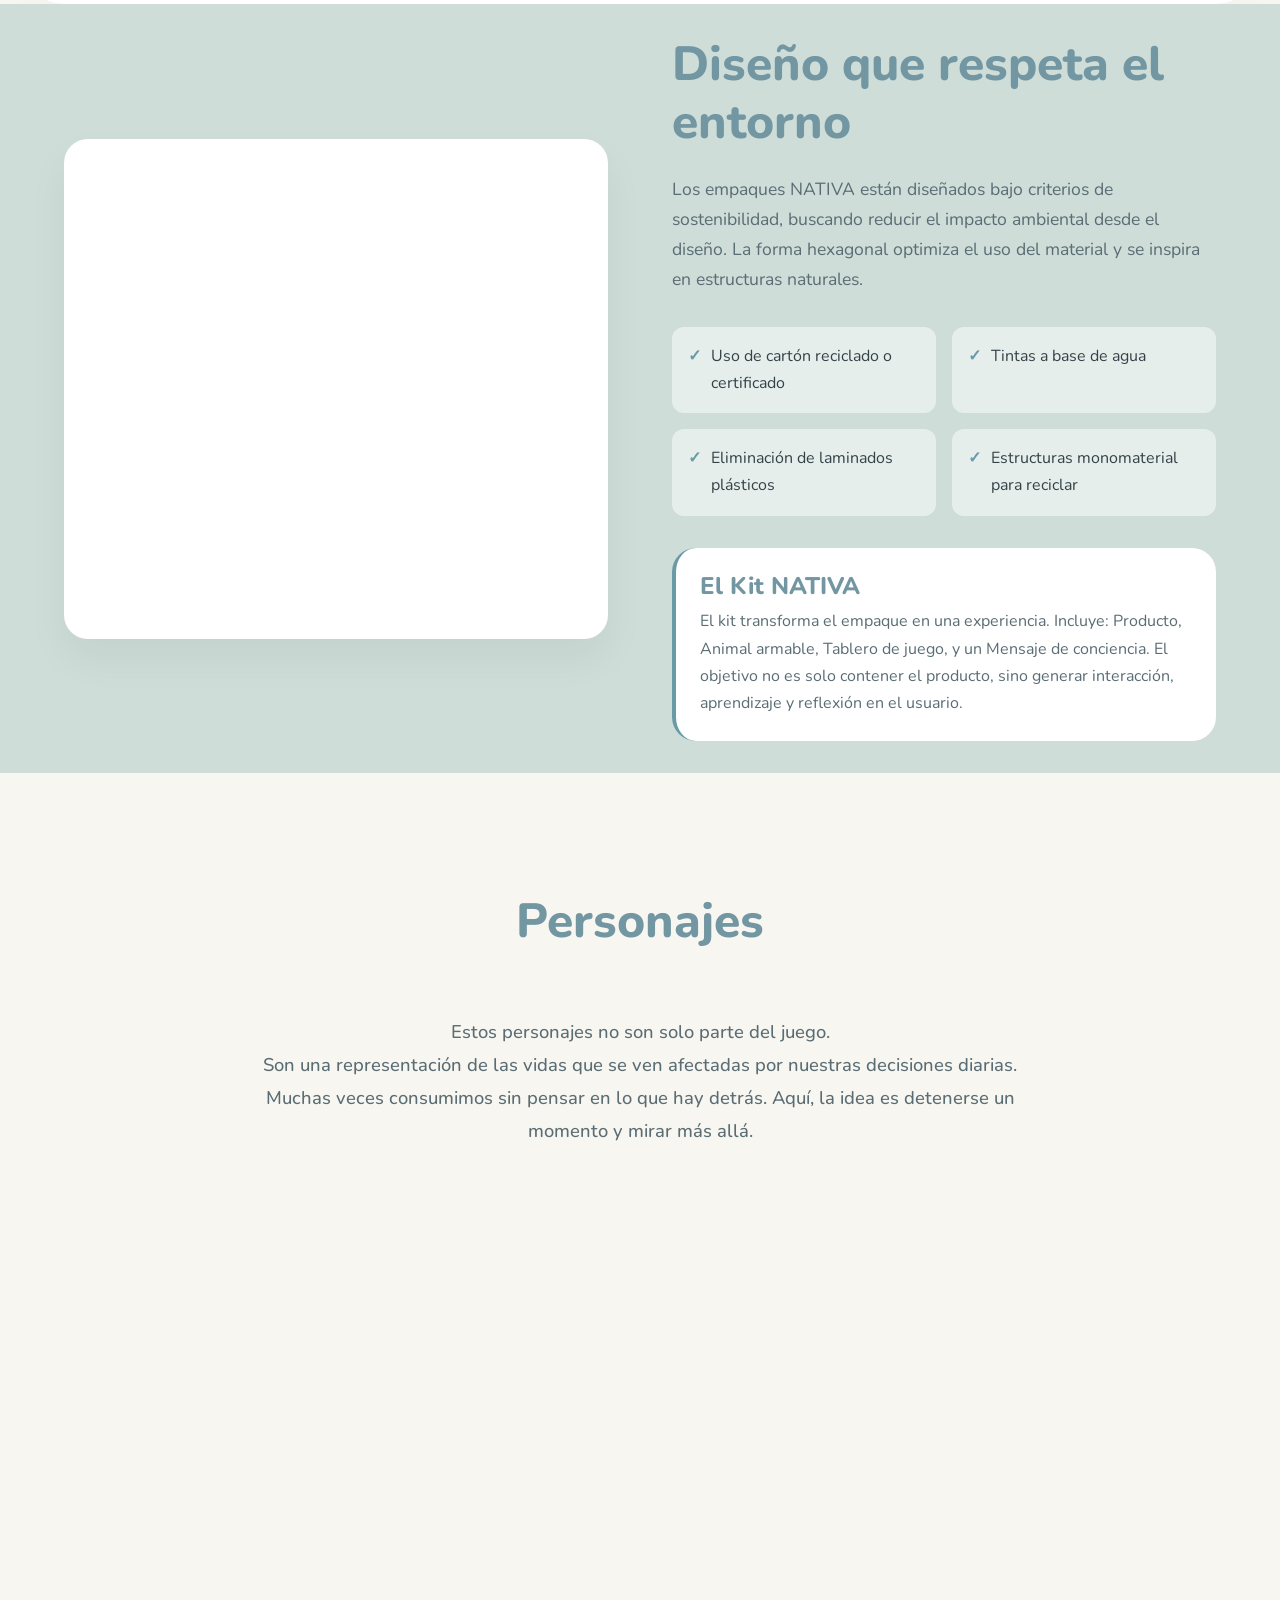
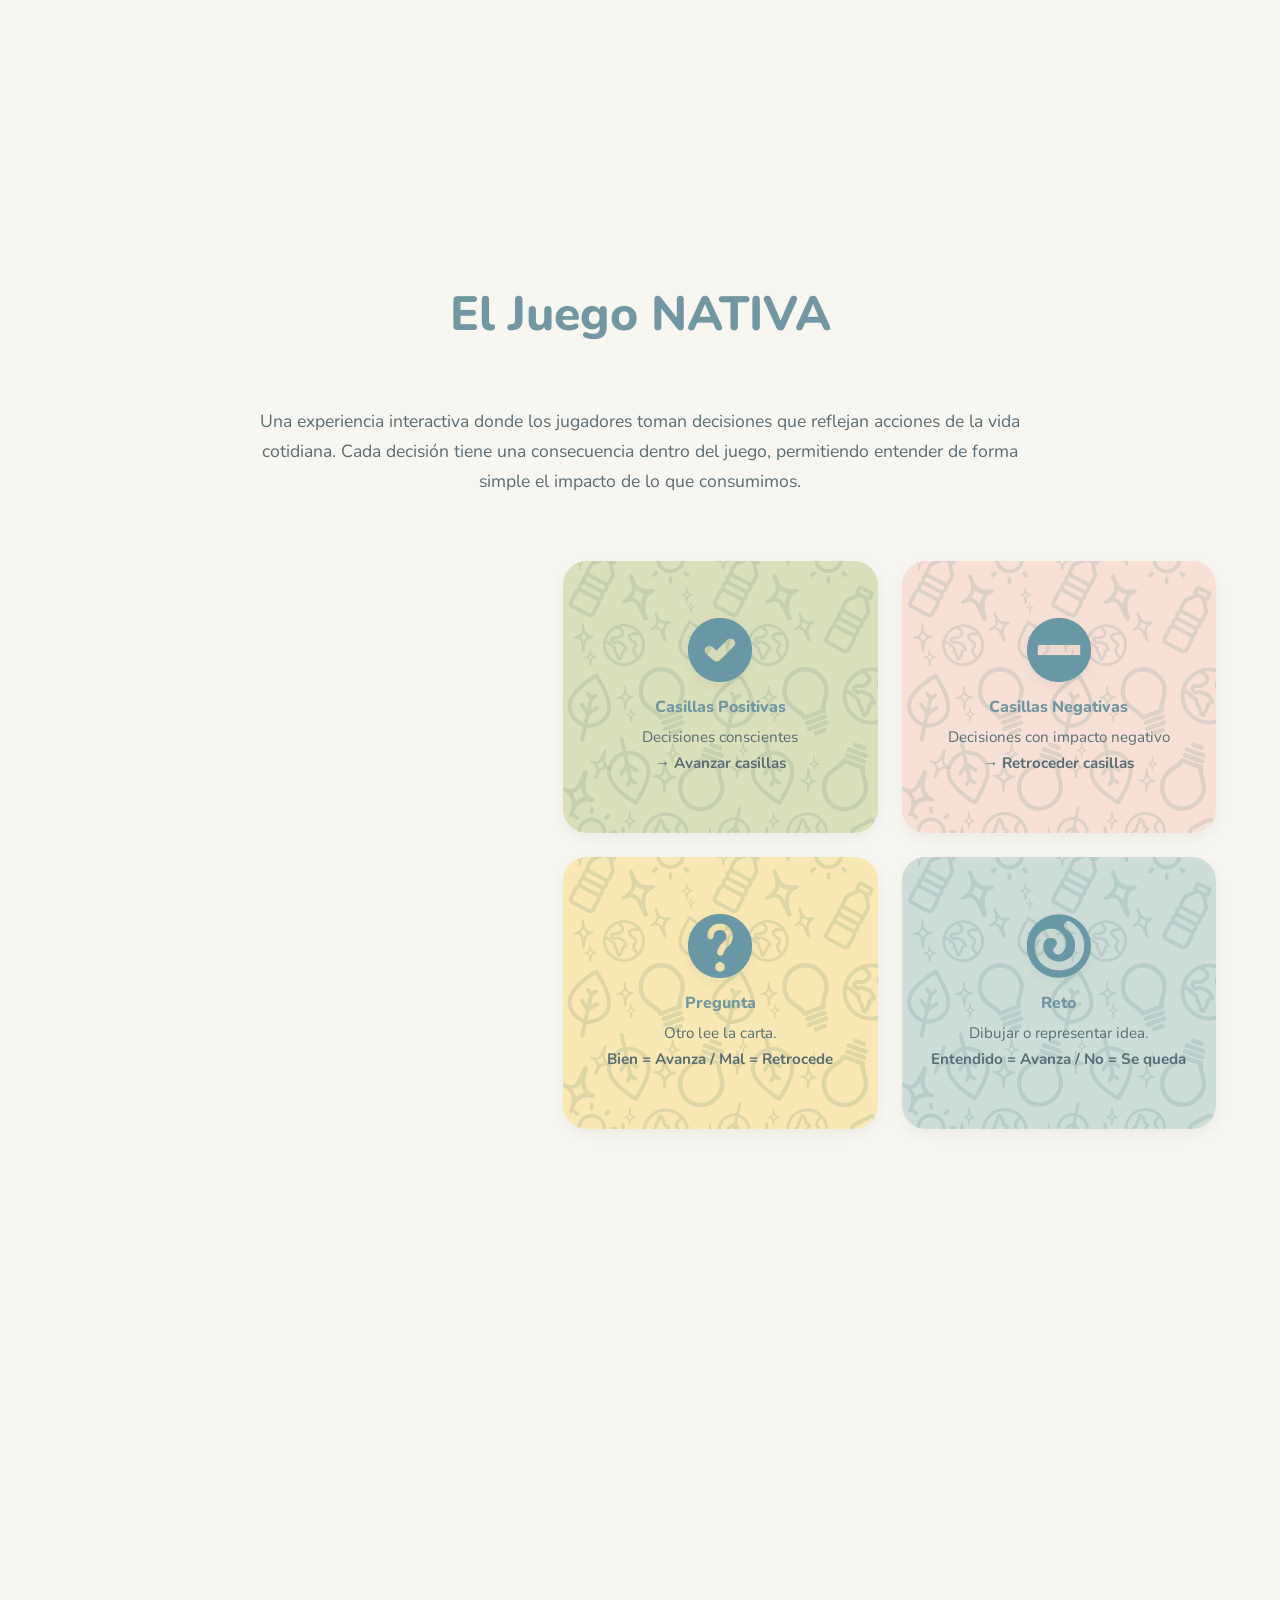
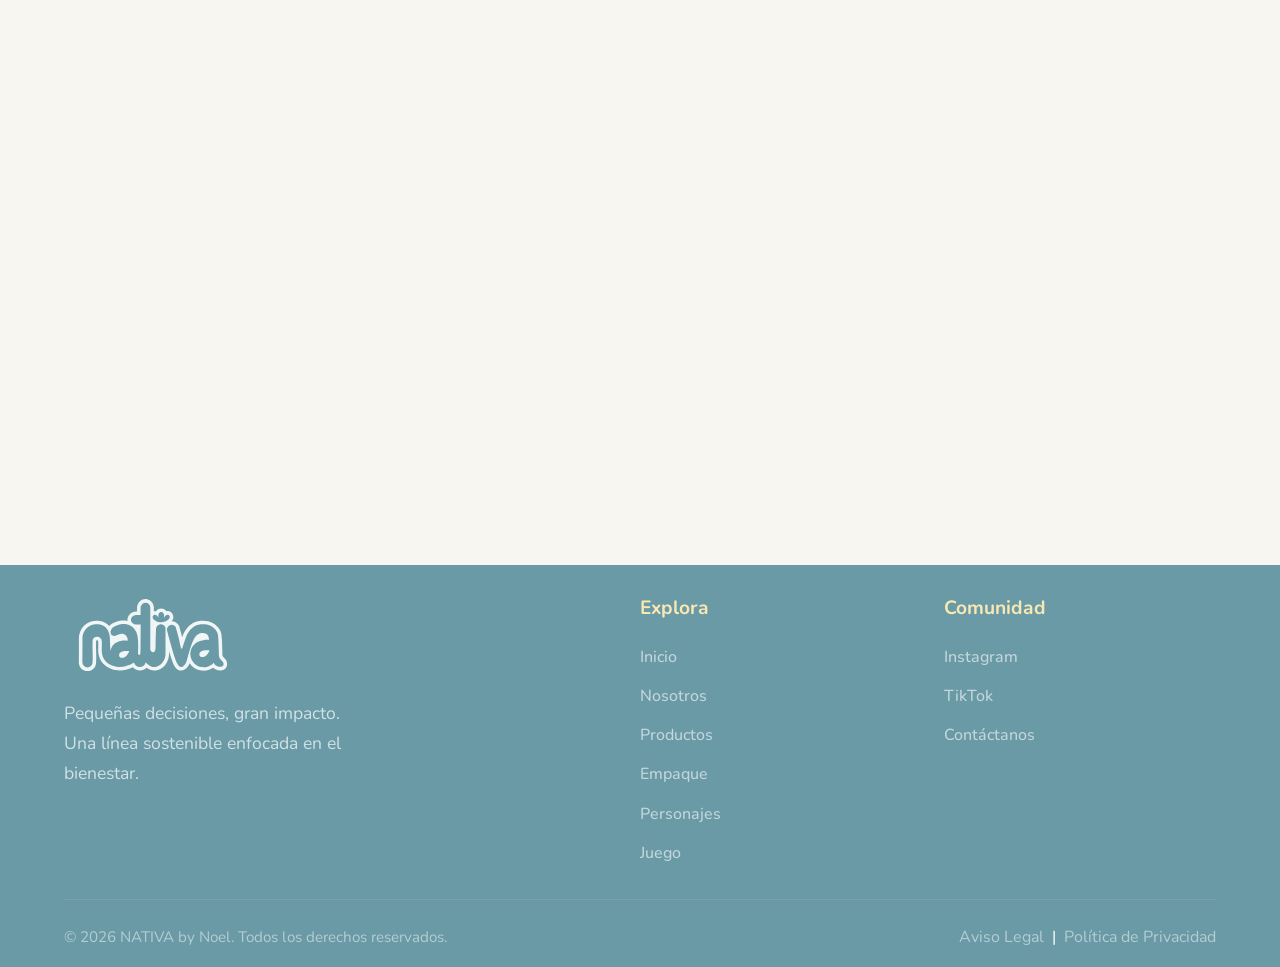
==== commit 232ba0c7: "feat: reemplazar imagen de marcador de posición por video animado y actualizar estilos de sección" ====
--- a/index.html
+++ b/index.html
@@ -109,10 +109,24 @@
         <div class="about__grid">
           <div class="about__visual">
             <div class="about__image-wrapper">
-              <div class="about__image-placeholder">
-                <span>Fotografía de Origen (Ej: 🍃 Naturaleza)</span>
-              </div>
-            </div>
+              <video 
+                src="src/VIDEO%20ANIMADO%20PAGINA.mp4" 
+                autoplay 
+                loop 
+                muted 
+                playsinline 
+                class="about__video"
+                style="width: 100%; height: 100%; object-fit: cover; display: block;"
+              ></video>
+            </div>
+          </div>
+          <div class="about__info">
+            <p>
+              <strong>NATIVA</strong> surge como una respuesta a esta
+              problemática, proponiendo una forma diferente de consumir, donde
+              cada decisión se toma de manera más consciente.
+            </p>
+            
             <div class="about__context-box">
               <p class="about__context">
                 El modelo actual de consumo masivo se basa en la producción a
@@ -121,13 +135,6 @@
                 visibilidad del origen de los productos.
               </p>
             </div>
-          </div>
-          <div class="about__info">
-            <p>
-              <strong>NATIVA</strong> surge como una respuesta a esta
-              problemática, proponiendo una forma diferente de consumir, donde
-              cada decisión se toma de manera más consciente.
-            </p>
 
             <div class="about__focus-list">
               <div class="focus-item">
--- a/styles.css
+++ b/styles.css
@@ -280,7 +280,7 @@
 }
 
 .hero__quote {
-  color: var(--color-white);
+  color: #F8F2E0;
   font-size: clamp(2.5rem, 5vw, 3.5rem);
   font-weight: 800;
   line-height: 1.25;
@@ -288,7 +288,7 @@
 }
 
 .btn--white {
-  background-color: var(--color-bg);
+  background-color: #F8F2E0;
   color: var(--color-primary);
   font-weight: 800;
 }
@@ -546,7 +546,6 @@
 
 .about__visual {
   position: relative;
-  padding-bottom: 80px;
 }
 
 .about__image-wrapper {
@@ -569,32 +568,26 @@
 }
 
 .about__context-box {
-  background-color: var(--color-secondary-1);
-  padding: var(--spacing-lg);
-  border-radius: var(--border-radius-card);
-  position: absolute;
-  bottom: 20px;
-  right: -30px;
-  width: 75%;
-  box-shadow: 0 15px 35px rgba(0, 0, 0, 0.08);
+  padding: var(--spacing-xs) 0 var(--spacing-xs) var(--spacing-lg);
+  border-left: 4px solid var(--color-primary);
+  position: relative;
+  width: 100%;
+  margin-top: var(--spacing-lg);
+  margin-bottom: var(--spacing-lg);
 }
 
 .about__context-box::before {
-  content: "“";
-  font-size: 6rem;
-  color: rgba(255, 255, 255, 0.5);
-  position: absolute;
-  top: -10px;
-  left: 15px;
-  font-family: serif;
-  line-height: 1;
+  display: none; /* Quitamos las comillas gigantes */
 }
 
 .about__context {
-  font-size: 1.05rem;
+  font-size: 1.15rem;
   font-style: italic;
+  color: var(--color-text-light);
+  line-height: 1.6;
   position: relative;
   z-index: 1;
+  margin: 0;
 }
 
 .about__focus-list {
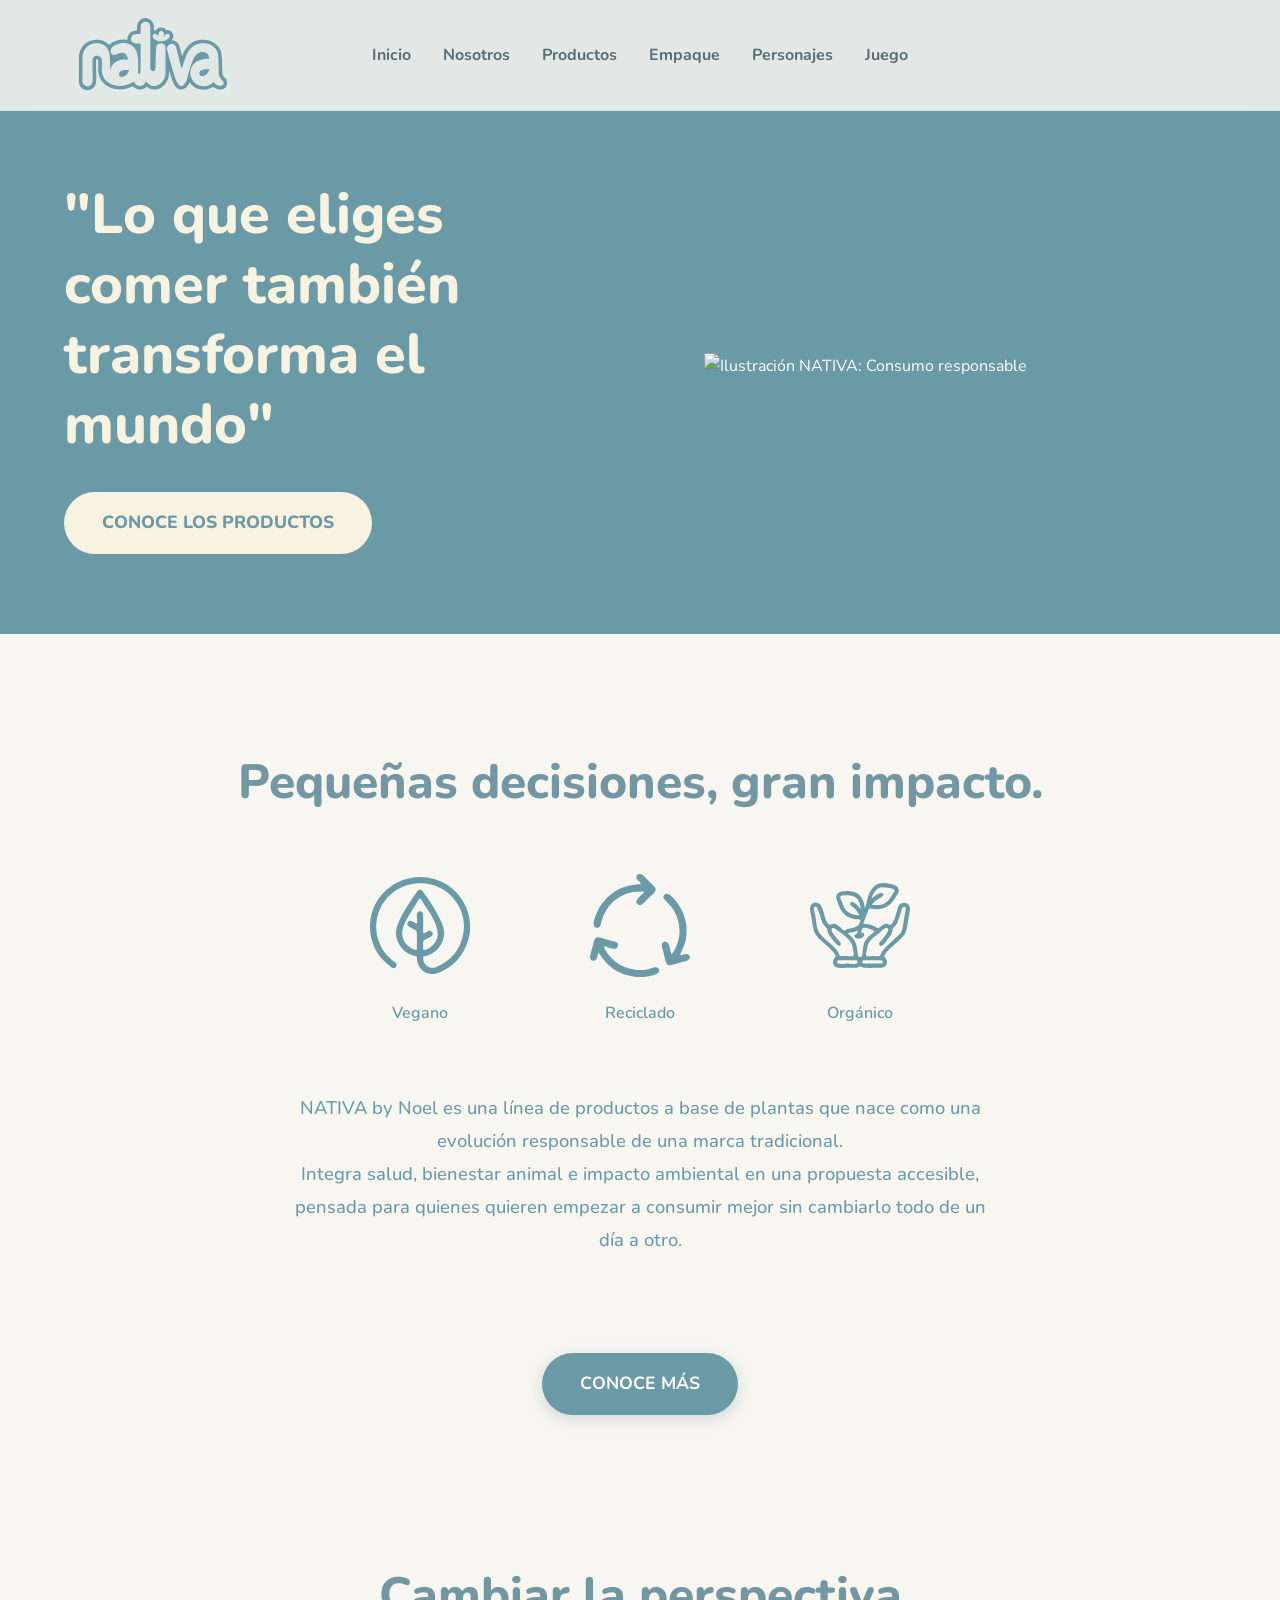
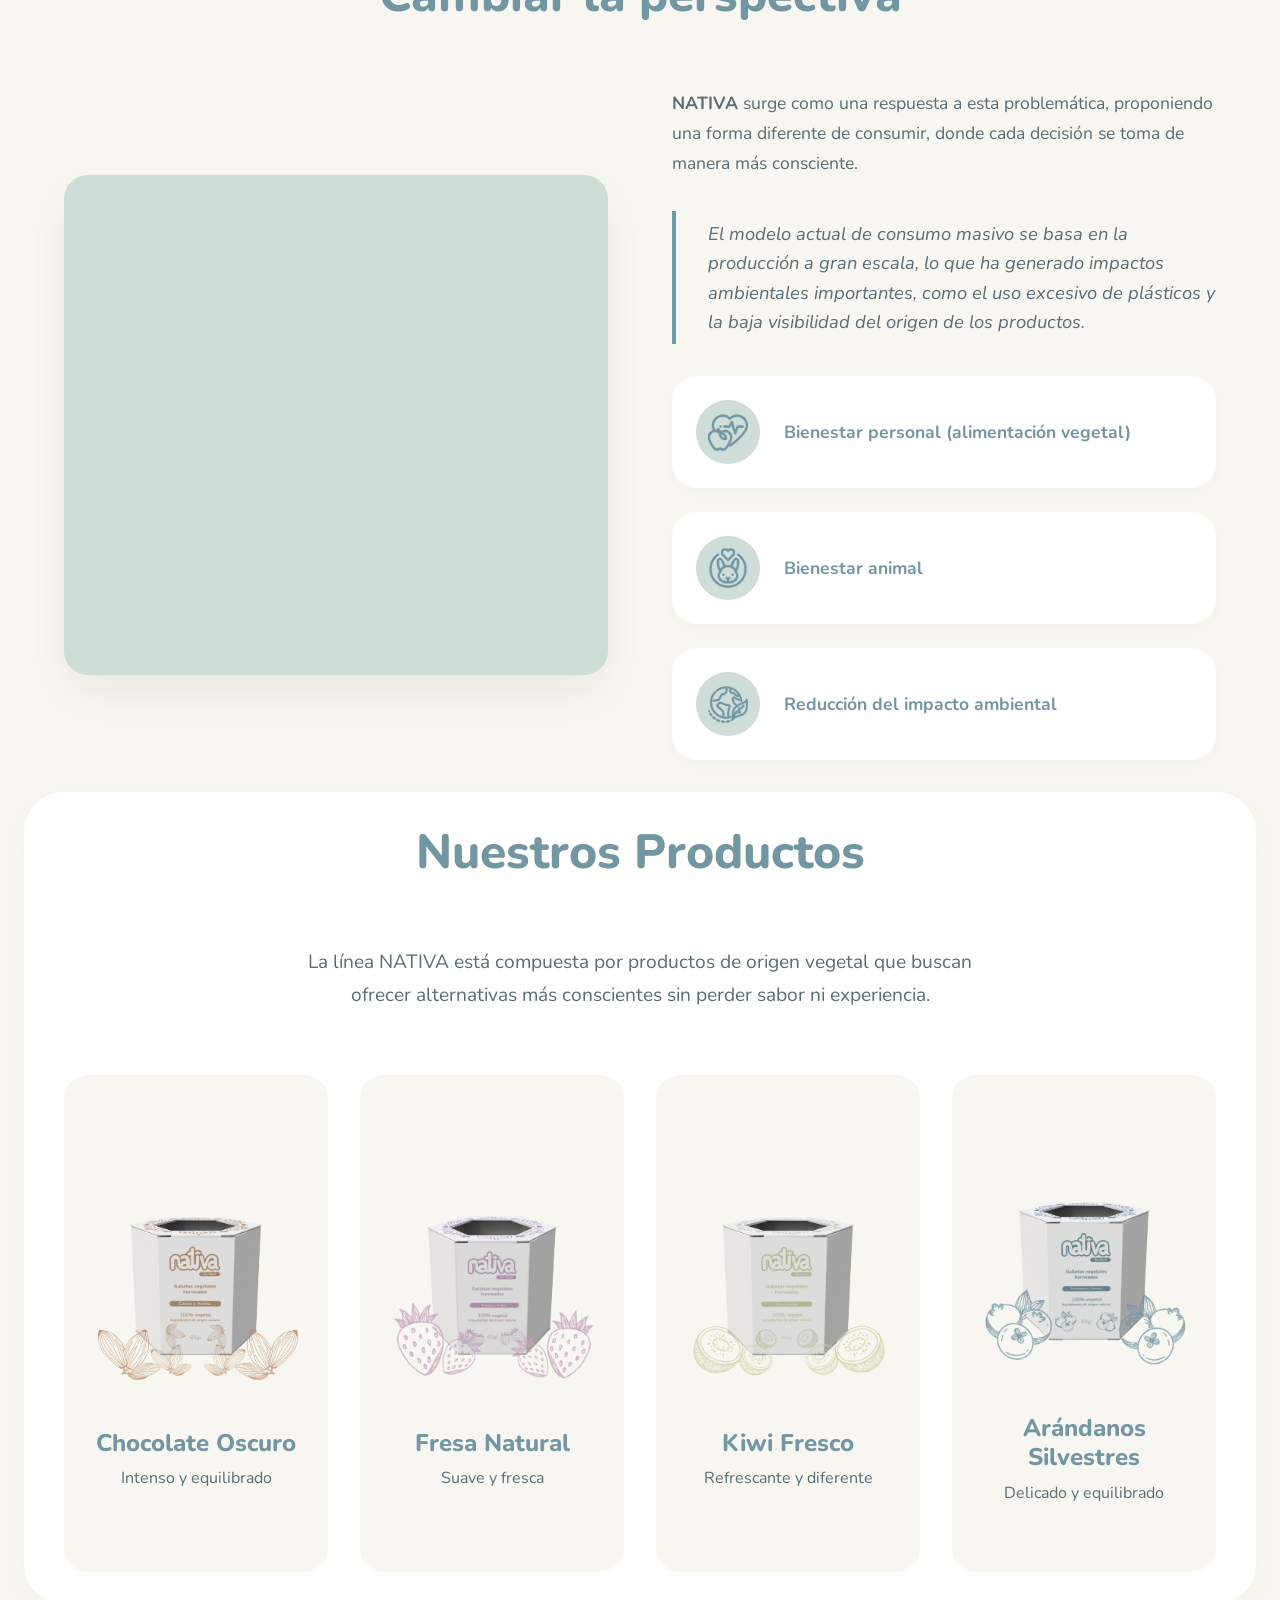
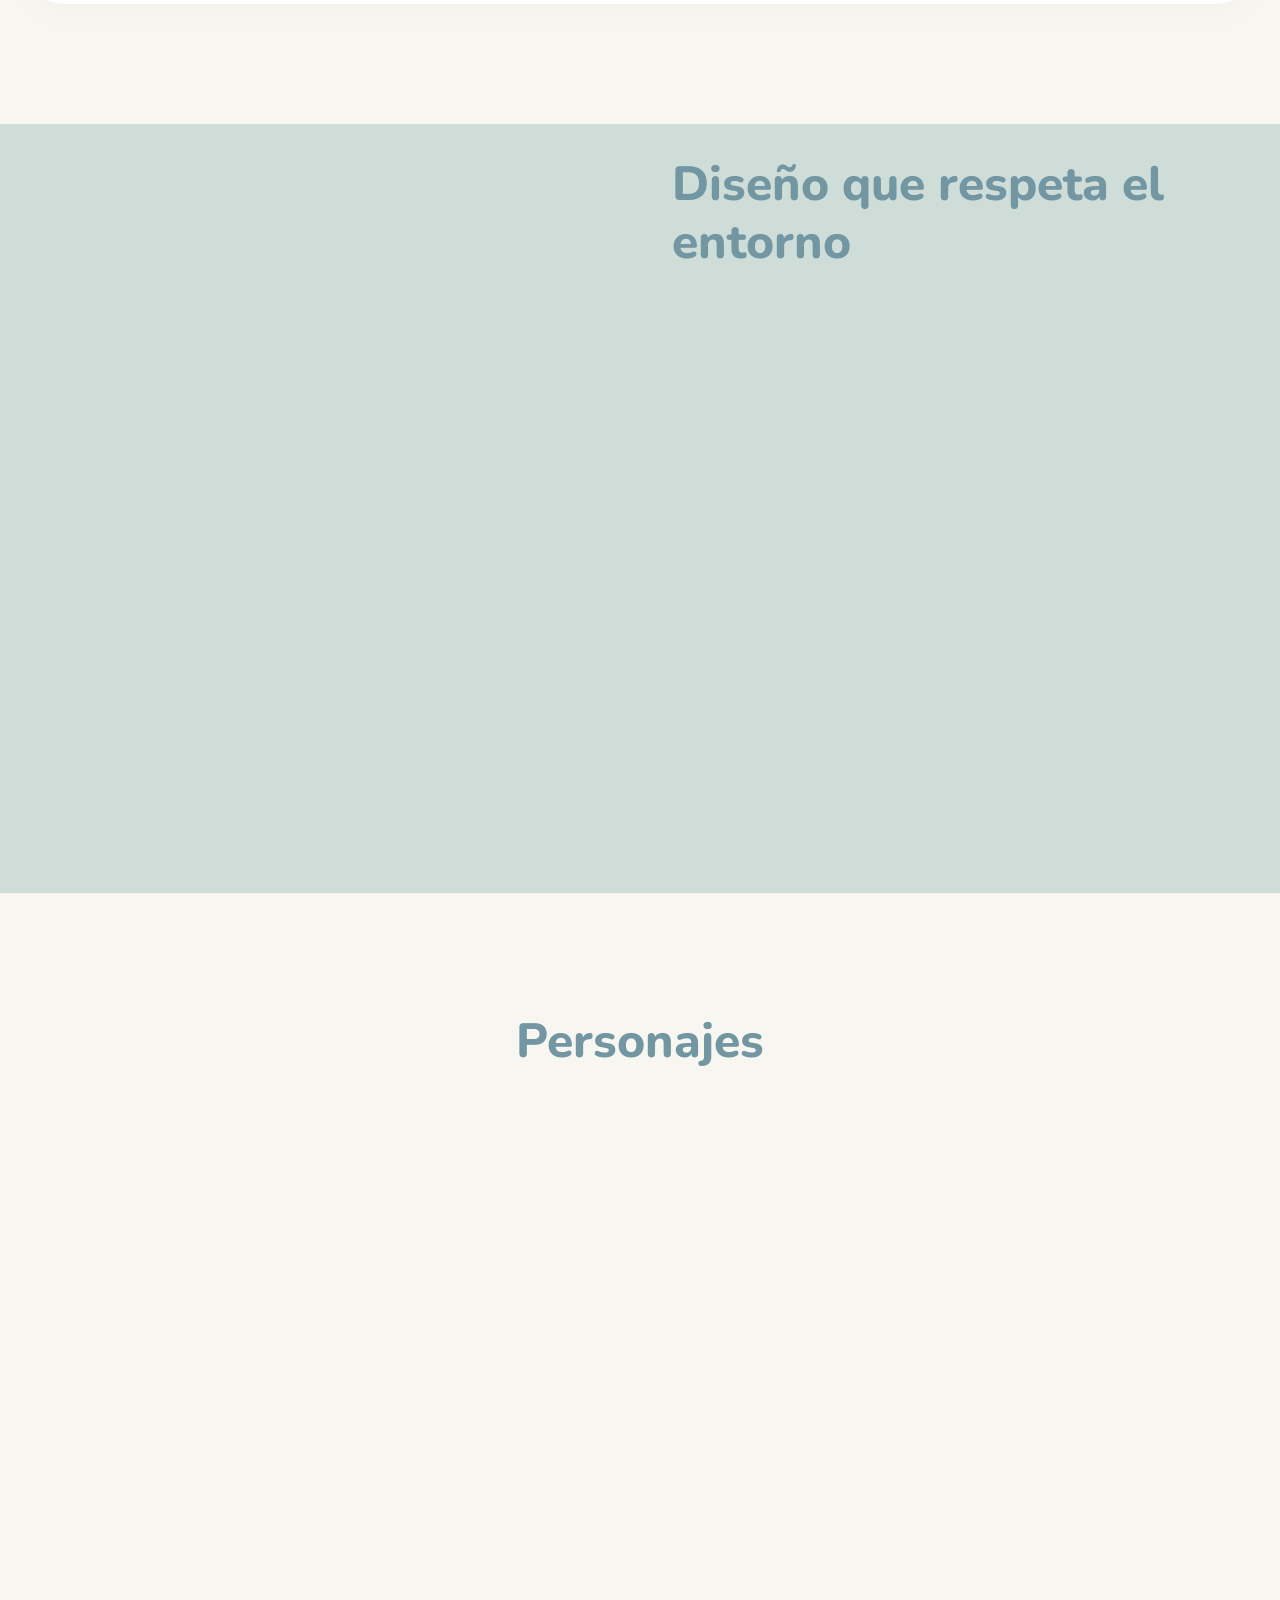
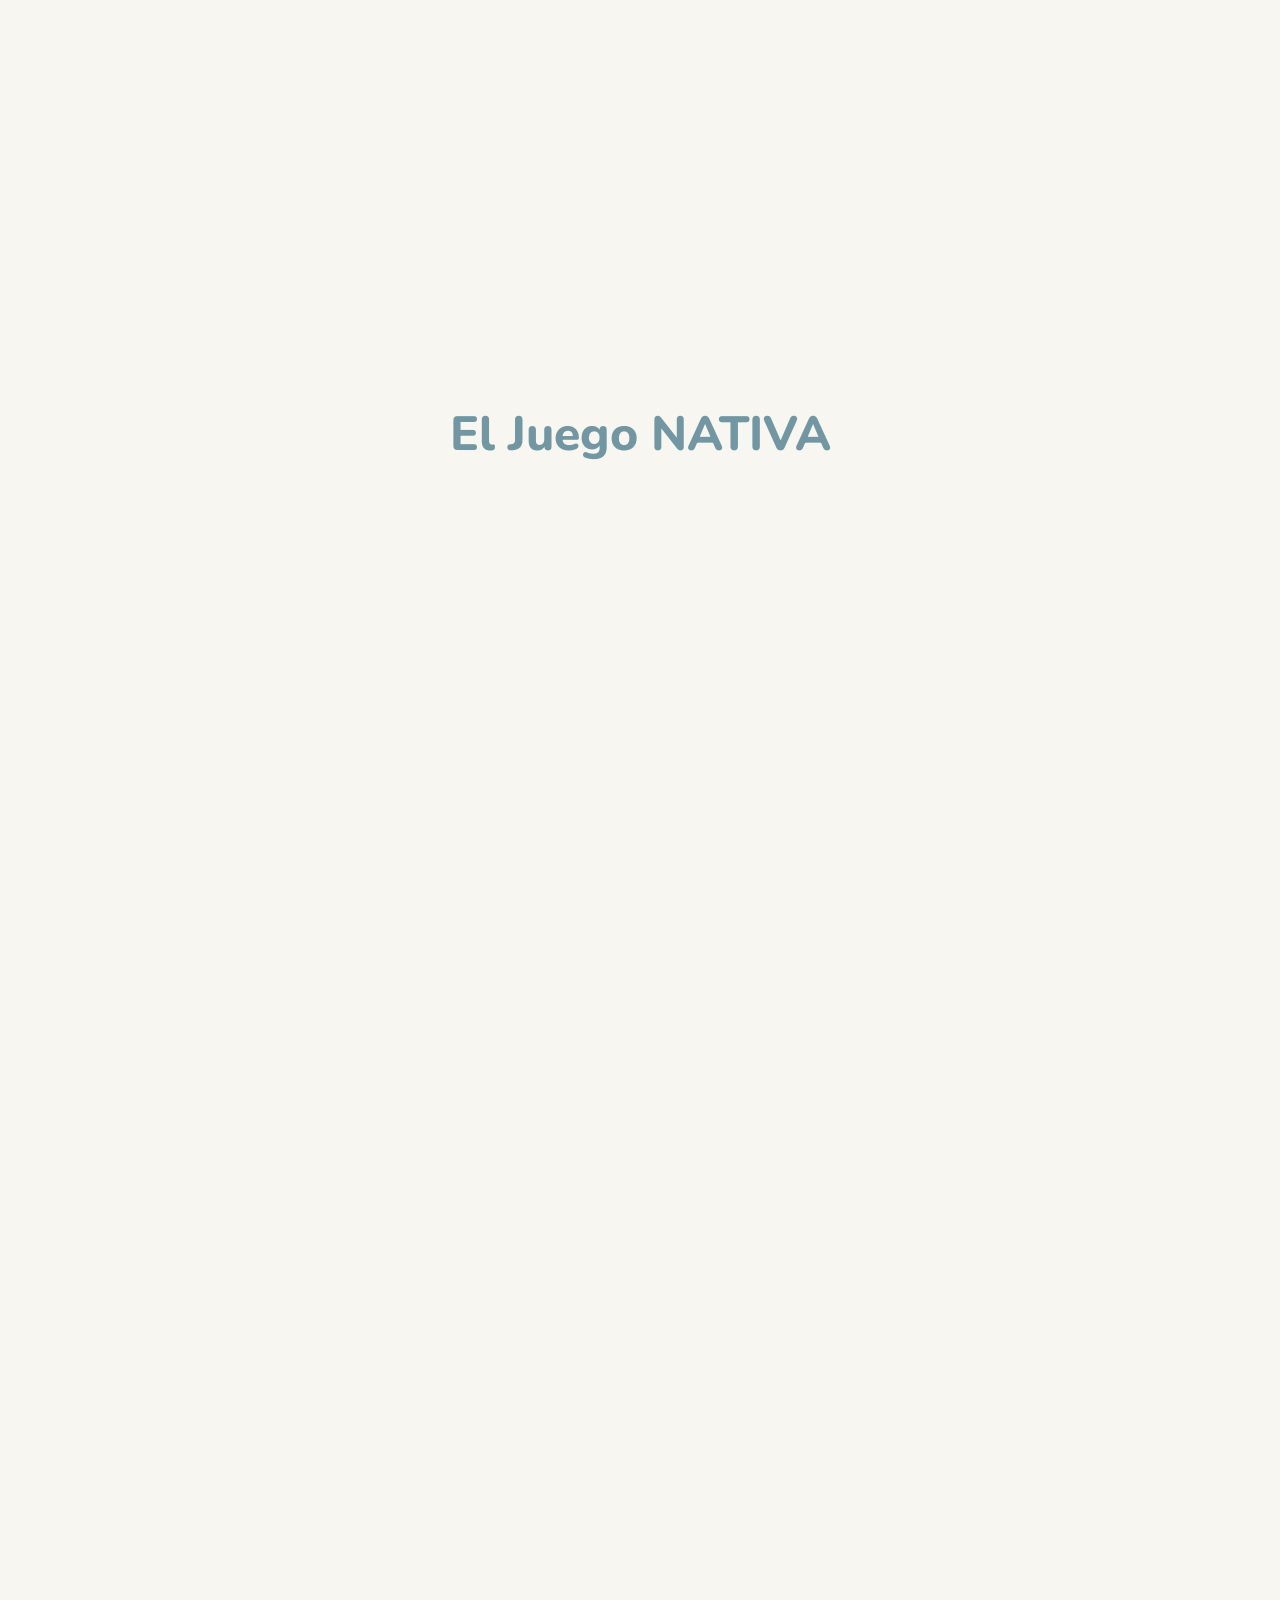
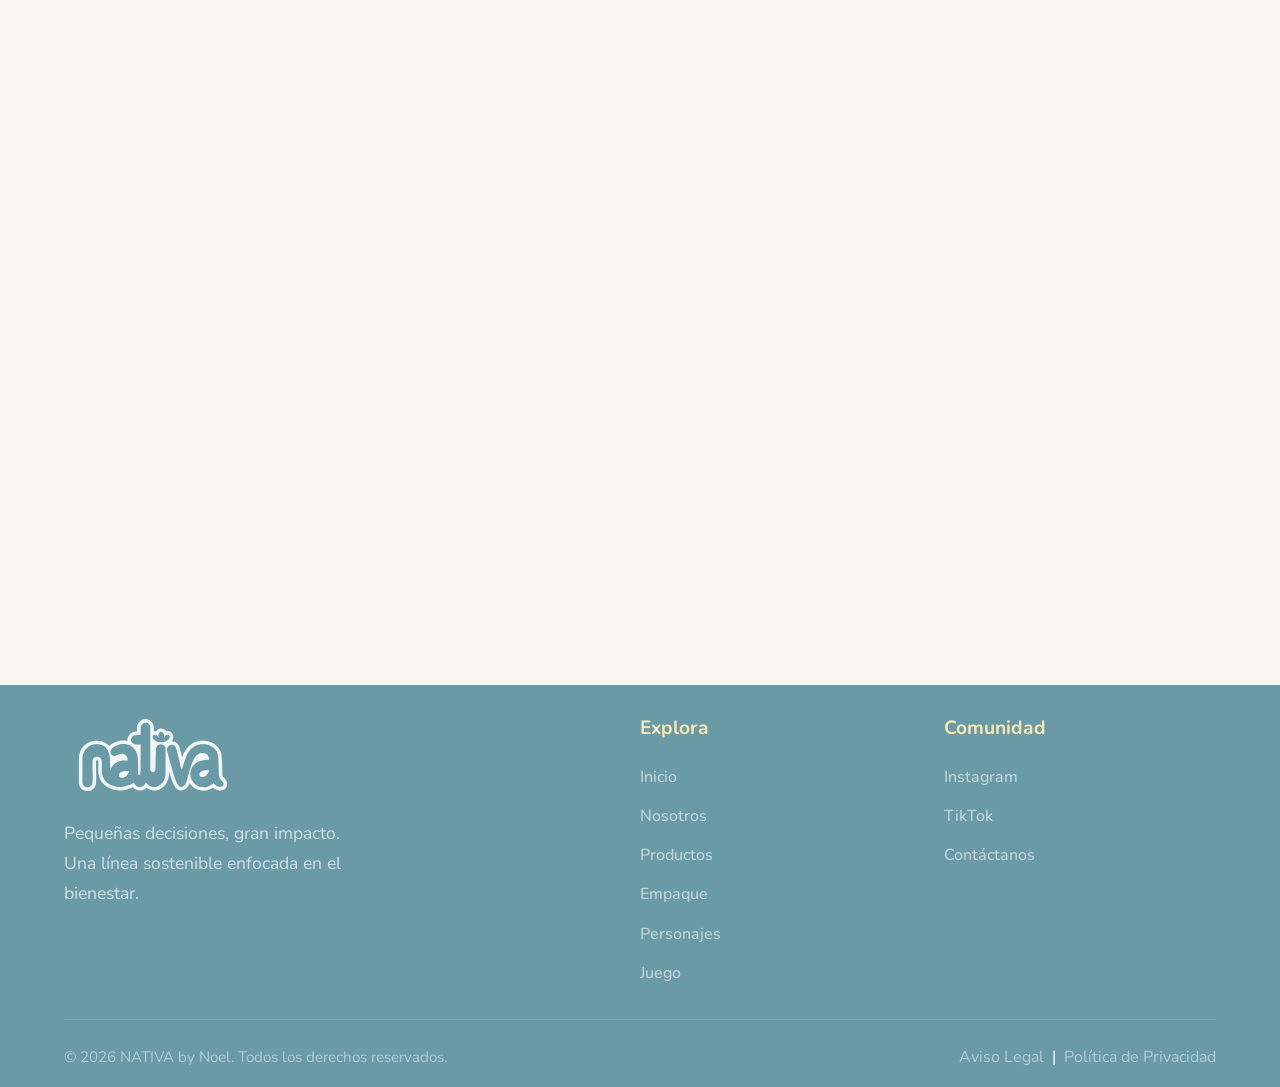
==== commit 811717e4: "feat: agregar títulos móviles y de escritorio para la sección de empaque y ajustar estilos responsiv" ====
--- a/index.html
+++ b/index.html
@@ -109,14 +109,19 @@
         <div class="about__grid">
           <div class="about__visual">
             <div class="about__image-wrapper">
-              <video 
-                src="src/VIDEO%20ANIMADO%20PAGINA.mp4" 
-                autoplay 
-                loop 
-                muted 
-                playsinline 
+              <video
+                src="src/VIDEO%20ANIMADO%20PAGINA.mp4"
+                autoplay
+                loop
+                muted
+                playsinline
                 class="about__video"
-                style="width: 100%; height: 100%; object-fit: cover; display: block;"
+                style="
+                  width: 100%;
+                  height: 100%;
+                  object-fit: cover;
+                  display: block;
+                "
               ></video>
             </div>
           </div>
@@ -126,7 +131,7 @@
               problemática, proponiendo una forma diferente de consumir, donde
               cada decisión se toma de manera más consciente.
             </p>
-            
+
             <div class="about__context-box">
               <p class="about__context">
                 El modelo actual de consumo masivo se basa en la producción a
@@ -138,17 +143,23 @@
 
             <div class="about__focus-list">
               <div class="focus-item">
-                <div class="focus-item__icon"><img src="src/ICONO_BIENESTAR.png" alt="Icono Bienestar" /></div>
+                <div class="focus-item__icon">
+                  <img src="src/ICONO_BIENESTAR.png" alt="Icono Bienestar" />
+                </div>
                 <h4 class="focus-item__text">
                   Bienestar personal (alimentación vegetal)
                 </h4>
               </div>
               <div class="focus-item">
-                <div class="focus-item__icon"><img src="src/ICONO_ANIMAL.png" alt="Icono Animal" /></div>
+                <div class="focus-item__icon">
+                  <img src="src/ICONO_ANIMAL.png" alt="Icono Animal" />
+                </div>
                 <h4 class="focus-item__text">Bienestar animal</h4>
               </div>
               <div class="focus-item">
-                <div class="focus-item__icon"><img src="src/ICONO_IMPACTO.png" alt="Icono Impacto" /></div>
+                <div class="focus-item__icon">
+                  <img src="src/ICONO_IMPACTO.png" alt="Icono Impacto" />
+                </div>
                 <h4 class="focus-item__text">
                   Reducción del impacto ambiental
                 </h4>
@@ -175,21 +186,27 @@
             href="ChocolateOscuro.html"
             class="product-card product-card--chocolate"
           >
-            <div class="product-card__visual"><img src="src/CAJA_CHOCOLATE.png" alt="Caja Chocolate Oscuro" /></div>
+            <div class="product-card__visual">
+              <img src="src/CAJA_CHOCOLATE.png" alt="Caja Chocolate Oscuro" />
+            </div>
             <h3 class="product-card__title">Chocolate Oscuro</h3>
             <p class="product-card__desc">Intenso y equilibrado</p>
           </a>
 
           <!-- Tarjeta 2 -->
           <a href="FresaNatural.html" class="product-card product-card--fresa">
-            <div class="product-card__visual"><img src="src/CAJA_FRESA.png" alt="Caja Fresa Natural" /></div>
+            <div class="product-card__visual">
+              <img src="src/CAJA_FRESA.png" alt="Caja Fresa Natural" />
+            </div>
             <h3 class="product-card__title">Fresa Natural</h3>
             <p class="product-card__desc">Suave y fresca</p>
           </a>
 
           <!-- Tarjeta 3 -->
           <a href="KiwiFresco.html" class="product-card product-card--kiwi">
-            <div class="product-card__visual"><img src="src/CAJA_KIWI.png" alt="Caja Kiwi Fresco" /></div>
+            <div class="product-card__visual">
+              <img src="src/CAJA_KIWI.png" alt="Caja Kiwi Fresco" />
+            </div>
             <h3 class="product-card__title">Kiwi Fresco</h3>
             <p class="product-card__desc">Refrescante y diferente</p>
           </a>
@@ -199,7 +216,12 @@
             href="ArandanosSilvestres.html"
             class="product-card product-card--arandanos"
           >
-            <div class="product-card__visual"><img src="src/CAJA_ARANDANOS.png" alt="Caja Arándanos Silvestres" /></div>
+            <div class="product-card__visual">
+              <img
+                src="src/CAJA_ARANDANOS.png"
+                alt="Caja Arándanos Silvestres"
+              />
+            </div>
             <h3 class="product-card__title">Arándanos Silvestres</h3>
             <p class="product-card__desc">Delicado y equilibrado</p>
           </a>
@@ -210,12 +232,20 @@
     <!-- 5. KIT & EMPAQUE -->
     <section id="empaque" class="packaging">
       <div class="container">
+        <h2 class="packaging__title-mobile">Diseño que respeta el entorno</h2>
         <div class="packaging__image-wrapper">
-          <iframe title="" allowfullscreen style="border:none; border-radius: inherit;" width="100%" height="100%" src="https://www.pacdora.com/share?filter_url=psg9pqsanm" ></iframe>
+          <iframe
+            title=""
+            allowfullscreen
+            style="border: none; border-radius: inherit"
+            width="100%"
+            height="100%"
+            src="https://www.pacdora.com/share?filter_url=psg9pqsanm"
+          ></iframe>
         </div>
 
         <div class="packaging__content">
-          <h2>Diseño que respeta el entorno</h2>
+          <h2 class="packaging__title-desktop">Diseño que respeta el entorno</h2>
           <p>
             Los empaques NATIVA están diseñados bajo criterios de
             sostenibilidad, buscando reducir el impacto ambiental desde el
@@ -357,14 +387,22 @@
 
           <div class="game__cards-grid">
             <div class="card-type card-type--positive">
-              <img src="src/POSITIVAS.png" alt="Positivas" class="card-type__icon" />
+              <img
+                src="src/POSITIVAS.png"
+                alt="Positivas"
+                class="card-type__icon"
+              />
               <h4>Casillas Positivas</h4>
               <p>
                 Decisiones conscientes<br /><strong>→ Avanzar casillas</strong>
               </p>
             </div>
             <div class="card-type card-type--negative">
-              <img src="src/NEGATIVAS.png" alt="Negativas" class="card-type__icon" />
+              <img
+                src="src/NEGATIVAS.png"
+                alt="Negativas"
+                class="card-type__icon"
+              />
               <h4>Casillas Negativas</h4>
               <p>
                 Decisiones con impacto negativo<br /><strong
@@ -373,7 +411,11 @@
               </p>
             </div>
             <div class="card-type card-type--question">
-              <img src="src/PREGUNTA.png" alt="Pregunta" class="card-type__icon" />
+              <img
+                src="src/PREGUNTA.png"
+                alt="Pregunta"
+                class="card-type__icon"
+              />
               <h4>Pregunta</h4>
               <p>
                 Otro lee la carta.<br /><strong
@@ -393,17 +435,20 @@
           </div>
         </div>
 
-        <div class="game__digital" style="display: flex; flex-direction: column; gap: 2rem;">
-          <div class="game__digital-content" style="max-width: 100%;">
+        <div
+          class="game__digital"
+          style="display: flex; flex-direction: column; gap: 2rem"
+        >
+          <div class="game__digital-content" style="max-width: 100%">
             <h3>Cartas Digitales</h3>
             <p>
-              Las cartas no están impresas físicamente. Se accede a ellas
-              a través del siguiente tablero interactivo. Esto permite mantener
-              el tablero limpio, reducir el uso de papel y
-              ampliar la experiencia digital.
-            </p>
-
-            <div class="game__important-note" style="border-radius: 12px;">
+              Las cartas no están impresas físicamente. Se accede a ellas a
+              través del siguiente tablero interactivo. Esto permite mantener el
+              tablero limpio, reducir el uso de papel y ampliar la experiencia
+              digital.
+            </p>
+
+            <div class="game__important-note" style="border-radius: 12px">
               <p>
                 Nota importante: Las cartas digitales solo muestran la
                 información. No requieren interacción compleja. El juego ocurre
@@ -411,10 +456,43 @@
               </p>
             </div>
           </div>
-          
-          <div class="iframe-container" style="width: 100%; border-radius: 16px; overflow: hidden; box-shadow: 0 15px 35px rgba(0,0,0,0.2);">
-            <div style="position: relative; padding-bottom: 56.25%; padding-top: 0; height: 0;">
-              <iframe title="Cartas del Juego" frameborder="0" width="1200" height="675" style="position: absolute; top: 0; left: 0; width: 100%; height: 100%;" src="https://view.genially.com/69de9cc9aeb3026b1b7ba3b0" type="text/html" allowscriptaccess="always" allowfullscreen="true" scrolling="yes" allownetworking="all"></iframe>
+
+          <div
+            class="iframe-container"
+            style="
+              width: 100%;
+              border-radius: 16px;
+              overflow: hidden;
+              box-shadow: 0 15px 35px rgba(0, 0, 0, 0.2);
+            "
+          >
+            <div
+              style="
+                position: relative;
+                padding-bottom: 56.25%;
+                padding-top: 0;
+                height: 0;
+              "
+            >
+              <iframe
+                title="Cartas del Juego"
+                frameborder="0"
+                width="1200"
+                height="675"
+                style="
+                  position: absolute;
+                  top: 0;
+                  left: 0;
+                  width: 100%;
+                  height: 100%;
+                "
+                src="https://view.genially.com/69de9cc9aeb3026b1b7ba3b0"
+                type="text/html"
+                allowscriptaccess="always"
+                allowfullscreen="true"
+                scrolling="yes"
+                allownetworking="all"
+              ></iframe>
             </div>
           </div>
         </div>
--- a/styles.css
+++ b/styles.css
@@ -85,7 +85,7 @@
 .font-bold {
   font-weight: 800;
   line-height: 1.2;
-  color: #7296A2;
+  color: #7296a2;
 }
 
 h1 {
@@ -280,7 +280,7 @@
 }
 
 .hero__quote {
-  color: #F8F2E0;
+  color: #f8f2e0;
   font-size: clamp(2.5rem, 5vw, 3.5rem);
   font-weight: 800;
   line-height: 1.25;
@@ -288,7 +288,7 @@
 }
 
 .btn--white {
-  background-color: #F8F2E0;
+  background-color: #f8f2e0;
   color: var(--color-primary);
   font-weight: 800;
 }
@@ -320,7 +320,7 @@
 }
 
 .hero__statement-title {
-  color: #7296A2;
+  color: #7296a2;
   margin-bottom: var(--spacing-xl);
 }
 
@@ -374,7 +374,7 @@
 .products {
   background-color: var(--color-white);
   border-radius: 40px;
-  margin: 0 var(--spacing-md);
+  margin: 0 var(--spacing-md) var(--spacing-xxl);
   box-shadow: 0 10px 40px rgba(0, 0, 0, 0.02);
 }
 
@@ -519,7 +519,7 @@
 }
 
 .character-card__title {
-  color: #7296A2;
+  color: #7296a2;
   font-size: 1.4rem;
   margin-bottom: var(--spacing-sm);
 }
@@ -623,7 +623,7 @@
   font-weight: 700;
   font-size: 1.1rem;
   margin: 0;
-  color: #7296A2;
+  color: #7296a2;
 }
 
 /* ==========================================================================
@@ -667,9 +667,13 @@
   box-shadow: inset 0 0 0 10px rgba(255, 255, 255, 0.5);
 }
 
-.packaging__content h2 {
+.packaging__title-desktop {
   text-align: left;
   margin-bottom: var(--spacing-md);
+}
+
+.packaging__title-mobile {
+  display: none;
 }
 
 .packaging__list {
@@ -784,7 +788,9 @@
   height: 100%;
   position: relative;
   overflow: hidden;
-  transition: transform 0.3s ease, box-shadow 0.3s ease;
+  transition:
+    transform 0.3s ease,
+    box-shadow 0.3s ease;
   box-shadow: 0 5px 15px rgba(0, 0, 0, 0.05);
   z-index: 1;
 }
@@ -792,8 +798,11 @@
 .card-type::after {
   content: "";
   position: absolute;
-  top: 0; left: 0; right: 0; bottom: 0;
-  background-image: url('src/REPITE INSTRUCCIONES.png');
+  top: 0;
+  left: 0;
+  right: 0;
+  bottom: 0;
+  background-image: url("src/REPITE INSTRUCCIONES.png");
   background-size: cover;
   background-position: center;
   opacity: 0.85;
@@ -857,7 +866,7 @@
 
 .game__digital p,
 .game__digital h3 {
-  color: #F8E8B3;
+  color: #f8e8b3;
 }
 
 .game__important-note {
@@ -933,7 +942,7 @@
 
 .footer__heading {
   font-size: 1.2rem;
-  color: #F8E8B3;
+  color: #f8e8b3;
   margin-bottom: var(--spacing-md);
   font-weight: 700;
 }
@@ -1016,7 +1025,7 @@
 
 .product-detail__flavor {
   font-size: 1.25rem;
-  color: #7296A2;
+  color: #7296a2;
   font-weight: 700;
   margin-bottom: var(--spacing-lg);
 }
@@ -1033,7 +1042,7 @@
 
 .info-block h3 {
   font-size: 1.1rem;
-  color: #7296A2;
+  color: #7296a2;
   margin-bottom: 8px;
 }
 
@@ -1053,8 +1062,31 @@
    ========================================================================== */
 @media (max-width: 992px) {
   .hero__inner,
-  .about__grid,
-  .packaging .container,
+  .about__grid {
+    display: flex;
+    flex-direction: column;
+  }
+
+  .packaging .container {
+    display: flex;
+    flex-direction: column;
+    gap: var(--spacing-sm);
+  }
+
+  .packaging__title-desktop {
+    display: none;
+  }
+
+  .packaging__title-mobile {
+    display: block;
+    text-align: center;
+    margin-bottom: 0;
+  }
+
+  .packaging__content {
+    text-align: center;
+  }
+
   .game__layout,
   .product-detail__grid {
     grid-template-columns: 1fr;
@@ -1090,11 +1122,13 @@
     padding-bottom: 0;
   }
 
+  .about__image-wrapper {
+    height: auto;
+    aspect-ratio: 1 / 1;
+  }
+
   .about__context-box {
-    position: relative;
-    right: 0;
-    width: 100%;
-    margin-top: -60px;
+    margin-top: var(--spacing-lg);
   }
 
   .footer__grid {
@@ -1185,13 +1219,18 @@
     padding: 140px 0 60px;
   }
 
+  .packaging__image-wrapper {
+    height: 350px;
+    margin-bottom: var(--spacing-lg);
+  }
+
   .packaging__list,
   .game__cards-grid {
     grid-template-columns: 1fr;
   }
 
   .products {
-    margin: 0 var(--spacing-sm);
+    margin: 0 var(--spacing-sm) var(--spacing-xl);
     border-radius: 20px;
   }
 
@@ -1254,6 +1293,93 @@
   transform: translateY(0);
 }
 
+/* Staggering para elementos hermanos cuando aparecen juntos */
+.hero__icons .hero__icon-item:nth-child(1) {
+  transition-delay: 0.1s;
+}
+.hero__icons .hero__icon-item:nth-child(2) {
+  transition-delay: 0.3s;
+}
+.hero__icons .hero__icon-item:nth-child(3) {
+  transition-delay: 0.5s;
+}
+
+.focus-item:nth-child(1) {
+  transition-delay: 0.2s;
+}
+.focus-item:nth-child(2) {
+  transition-delay: 0.4s;
+}
+.focus-item:nth-child(3) {
+  transition-delay: 0.6s;
+}
+
+.product-card:nth-child(1) {
+  transition-delay: 0.1s;
+}
+.product-card:nth-child(2) {
+  transition-delay: 0.2s;
+}
+.product-card:nth-child(3) {
+  transition-delay: 0.3s;
+}
+.product-card:nth-child(4) {
+  transition-delay: 0.4s;
+}
+
+.character-card:nth-child(1) {
+  transition-delay: 0.1s;
+}
+.character-card:nth-child(2) {
+  transition-delay: 0.2s;
+}
+.character-card:nth-child(3) {
+  transition-delay: 0.3s;
+}
+.character-card:nth-child(4) {
+  transition-delay: 0.4s;
+}
+
+.card-type:nth-child(1) {
+  transition-delay: 0.1s;
+}
+.card-type:nth-child(2) {
+  transition-delay: 0.2s;
+}
+.card-type:nth-child(3) {
+  transition-delay: 0.3s;
+}
+.card-type:nth-child(4) {
+  transition-delay: 0.4s;
+}
+
+.packaging__content > *:nth-child(1) {
+  transition-delay: 0.1s;
+}
+.packaging__content > *:nth-child(2) {
+  transition-delay: 0.2s;
+}
+.packaging__content > *:nth-child(3) {
+  transition-delay: 0.3s;
+}
+.packaging__content > *:nth-child(4) {
+  transition-delay: 0.4s;
+}
+
+/* Staggering para subpáginas de productos */
+.info-block:nth-of-type(1) {
+  transition-delay: 0.1s;
+}
+.info-block:nth-of-type(2) {
+  transition-delay: 0.2s;
+}
+.info-block:nth-of-type(3) {
+  transition-delay: 0.3s;
+}
+.product-detail__actions {
+  transition-delay: 0.4s;
+}
+
 /* Optional scale-up reveal for packaging image */
 .packaging__image-wrapper.reveal-hidden {
   transform: scale(0.9) translateY(40px);
